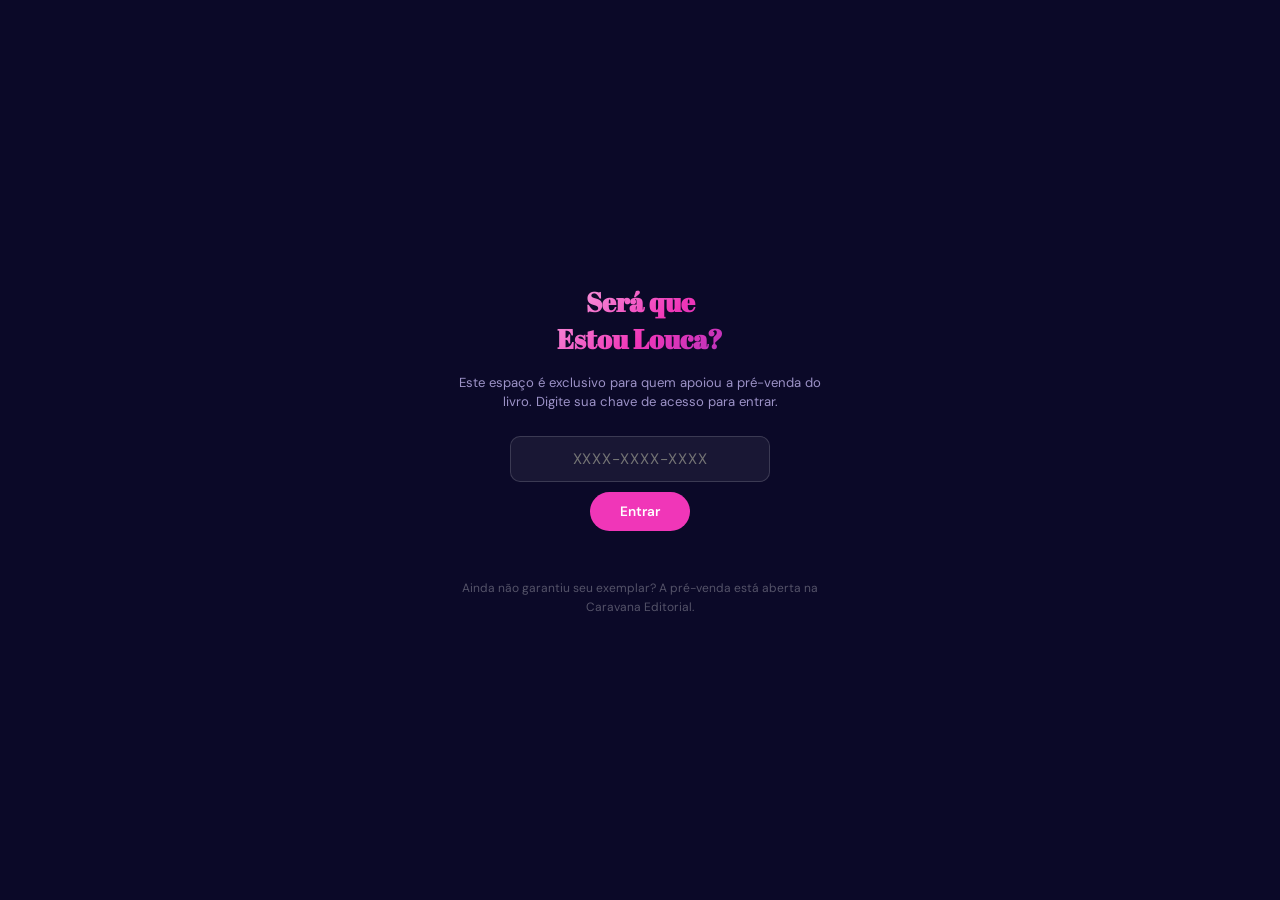
==== index.html @ cbe5b6ee "Update index.html" ====
<!DOCTYPE html>
<html lang="pt-BR">
<head>
<meta charset="UTF-8">
<meta name="viewport" content="width=device-width, initial-scale=1.0">
<title>Será que Estou Louca? — João Pedro Fontes</title>
<link href="https://fonts.googleapis.com/css2?family=Abril+Fatface&family=DM+Sans:ital,opsz,wght@0,9..40,300;0,9..40,400;0,9..40,600;1,9..40,300&display=swap" rel="stylesheet">
<style>
:root{
  --bg:#0b0928;--pink:#f036b8;--purple:#7b2fbe;
  --blue:#2d4de0;--steel:#6b8fd4;--muted:#9d93c8;
}
*,*::before,*::after{margin:0;padding:0;box-sizing:border-box;}
body{background:var(--bg);color:#fff;font-family:"DM Sans",sans-serif;min-height:100vh;overflow-x:hidden;}
.bgs{position:fixed;inset:0;pointer-events:none;z-index:0;overflow:hidden;}
.blob{position:absolute;border-radius:50%;filter:blur(90px);opacity:.16;animation:drift 10s ease-in-out infinite;}
.b1{background:var(--pink);width:500px;height:500px;top:-180px;left:-120px;}
.b2{background:var(--purple);width:380px;height:380px;bottom:50px;right:-80px;animation-delay:-4s;}
.b3{background:var(--blue);width:280px;height:280px;top:45%;left:35%;animation-delay:-7s;}
@keyframes drift{0%,100%{transform:translate(0,0) scale(1)}33%{transform:translate(24px,-36px) scale(1.06)}66%{transform:translate(-14px,22px) scale(.94)}}
.wrap{position:relative;z-index:1;max-width:640px;margin:0 auto;padding:0 40px;}
/* ---- Key gate ---- */
.key-gate{position:fixed;inset:0;z-index:500;background:var(--bg);
  display:flex;align-items:center;justify-content:center;padding:30px;}
.key-gate.hidden{display:none;}
.key-box{width:100%;max-width:380px;display:flex;flex-direction:column;gap:16px;text-align:center;}
.key-box h1{font-family:"Abril Fatface",serif;font-size:1.7rem;
  background:linear-gradient(140deg,#fff,var(--pink) 55%,var(--purple));
  -webkit-background-clip:text;-webkit-text-fill-color:transparent;background-clip:text;}
.key-box p.sub{font-size:.82rem;color:var(--muted);line-height:1.5;}
.key-form{display:flex;flex-direction:column;gap:10px;align-items:center;margin-top:8px;}
.key-form input{width:100%;max-width:260px;background:rgba(255,255,255,.06);
  border:1px solid rgba(255,255,255,.15);color:#fff;font-family:"DM Sans",sans-serif;
  border-radius:10px;padding:12px 14px;font-size:.95rem;text-align:center;letter-spacing:.05em;}
.key-form input:focus{outline:none;border-color:var(--pink);}
.btn-unlock{background:var(--pink);color:#fff;border:none;border-radius:20px;
  font-family:"DM Sans",sans-serif;font-size:.85rem;font-weight:600;padding:11px 30px;cursor:pointer;}
.key-error{font-size:.76rem;color:#ff6b9d;min-height:16px;}
.key-alt{font-size:.75rem;color:rgba(255,255,255,.3);line-height:1.6;margin-top:6px;}
.key-alt a{color:var(--muted);}
/* ---- Home do livro ---- */
.home{display:none;}
.home.vis{display:block;}
/* nav no topo */
.topnav{position:sticky;top:0;z-index:50;background:rgba(11,9,40,.85);
  backdrop-filter:blur(14px);border-bottom:1px solid rgba(255,255,255,.08);}
.topnav-inner{max-width:640px;margin:0 auto;padding:14px 24px;
  display:flex;align-items:center;justify-content:center;gap:26px;flex-wrap:wrap;}
.topnav a{color:var(--muted);text-decoration:none;font-size:.78rem;
  letter-spacing:.03em;white-space:nowrap;transition:color .2s;position:relative;}
.topnav a:hover{color:#fff;}
.topnav a::after{content:"";position:absolute;left:0;right:0;bottom:-5px;height:2px;
  background:linear-gradient(90deg,var(--pink),var(--purple));transform:scaleX(0);
  transition:transform .2s;transform-origin:left;}
.topnav a:hover::after{transform:scaleX(1);}
.hero{text-align:center;padding:56px 40px 20px;}
.hero-author{font-size:.7rem;letter-spacing:.35em;text-transform:uppercase;color:var(--muted);margin-bottom:12px;}
.hero-title{font-family:"Abril Fatface",serif;font-size:clamp(2.4rem,7.5vw,4.6rem);line-height:1;
  background:linear-gradient(140deg,#fff 0%,var(--pink) 55%,var(--purple) 100%);
  -webkit-background-clip:text;-webkit-text-fill-color:transparent;background-clip:text;}
.hero-sub{margin-top:16px;color:var(--muted);font-size:.9rem;font-style:italic;font-weight:300;}
.hero-bar{width:44px;height:2px;background:linear-gradient(90deg,var(--pink),var(--purple));margin:24px auto 0;border-radius:2px;}
.lang-toggle{display:flex;align-items:center;gap:0;margin:22px auto 0;width:fit-content;
  border:1px solid rgba(255,255,255,.12);border-radius:20px;overflow:hidden;}
.lang-btn{background:none;border:none;color:var(--muted);font-family:"DM Sans",sans-serif;
  font-size:.65rem;font-weight:600;letter-spacing:.1em;padding:5px 14px;cursor:pointer;}
.lang-btn.active{background:rgba(240,54,184,.2);color:#fff;}
.lang-btn:hover:not(.active){color:#fff;}
.lang-sep{width:1px;background:rgba(255,255,255,.12);height:24px;}
/* capa do livro */
.cover-wrap{display:flex;justify-content:center;padding:44px 0 8px;}
.cover-img{width:100%;max-width:230px;border-radius:8px;
  box-shadow:0 20px 60px rgba(240,54,184,.25),0 8px 24px rgba(0,0,0,.4);}
/* cta pré-venda */
.presale-cta{text-align:center;padding:28px 20px 60px;}
.presale-cta p{color:var(--muted);font-size:.85rem;margin-bottom:16px;}
.btn-presale{display:inline-block;background:var(--pink);color:#fff;text-decoration:none;
  border-radius:22px;font-size:.85rem;font-weight:600;padding:13px 32px;
  box-shadow:0 6px 20px rgba(240,54,184,.35);transition:transform .2s;}
.btn-presale:hover{transform:translateY(-2px);}
/* redes sociais */
.social-row{display:flex;justify-content:center;gap:16px;padding:0 20px 8px;position:relative;z-index:1;}
.social-btn{width:42px;height:42px;border-radius:50%;background:rgba(255,255,255,.05);
  border:1px solid rgba(255,255,255,.12);display:flex;align-items:center;justify-content:center;
  color:var(--muted);transition:all .2s;}
.social-btn:hover{background:rgba(240,54,184,.15);border-color:var(--pink);color:#fff;transform:translateY(-2px);}
.social-btn svg{width:18px;height:18px;fill:currentColor;}
.social-note{text-align:center;font-size:.72rem;color:rgba(255,255,255,.3);padding:10px 20px 30px;}
.social-note a{color:var(--muted);text-decoration:none;}
.social-note a:hover{color:#fff;}
footer{position:relative;z-index:1;text-align:center;padding:32px 20px 50px;
  border-top:1px solid rgba(255,255,255,.05);font-size:.68rem;color:rgba(255,255,255,.18);letter-spacing:.1em;}
/* ---- Edição inline ---- */
[data-key][contenteditable="true"]{outline:2px dashed var(--pink);border-radius:3px;padding:1px 3px;cursor:text;background:rgba(240,54,184,.06);}
.edit-bar{position:fixed;bottom:0;left:0;right:0;z-index:200;
  background:rgba(11,9,40,.97);border-top:1px solid rgba(240,54,184,.3);
  backdrop-filter:blur(16px);display:none;align-items:center;justify-content:center;gap:10px;padding:12px 20px;}
.edit-bar.vis{display:flex;}
.edit-bar p{font-size:.76rem;color:var(--muted);flex:1;}
.btn-save{background:var(--pink);color:#fff;border:none;border-radius:20px;
  font-family:"DM Sans",sans-serif;font-size:.75rem;font-weight:600;padding:9px 22px;cursor:pointer;}
.btn-cancel{background:none;color:var(--muted);border:1px solid rgba(255,255,255,.1);
  border-radius:20px;font-family:"DM Sans",sans-serif;font-size:.75rem;padding:9px 18px;cursor:pointer;}
.edit-trigger{position:fixed;bottom:20px;right:20px;z-index:199;
  background:rgba(255,255,255,.05);border:1px solid rgba(255,255,255,.1);
  border-radius:50%;width:38px;height:38px;display:flex;align-items:center;justify-content:center;
  cursor:pointer;color:rgba(255,255,255,.25);font-size:15px;transition:all .2s;}
.edit-trigger:hover{background:rgba(240,54,184,.15);border-color:var(--pink);color:var(--pink);}
@media(max-width:520px){.wrap{padding:0 22px;}.topnav-inner{gap:16px 18px;padding:12px 16px;}.topnav a{font-size:.72rem;}}
</style>
</head>
<body>
<div class="bgs"><div class="blob b1"></div><div class="blob b2"></div><div class="blob b3"></div></div>
<div class="key-gate" id="keyGate">
  <div class="key-box">
    <h1 data-i18n="gate_title">Será que<br>Estou Louca?</h1>
    <p class="sub" data-key="home_gate_sub">Este espaço é exclusivo para quem apoiou a pré-venda do livro. Digite sua chave de acesso para entrar.</p>
    <div class="key-form">
      <input type="text" id="keyInput" placeholder="XXXX-XXXX-XXXX" autocomplete="off" spellcheck="false">
      <button class="btn-unlock" onclick="tryUnlock()" data-i18n="gate_btn">Entrar</button>
      <p class="key-error" id="keyError"></p>
    </div>
    <p class="key-alt" data-i18n="gate_alt">Ainda não garantiu seu exemplar? A pré-venda está aberta na Caravana Editorial.</p>
  </div>
</div>
<div class="home" id="home">
  <nav class="topnav">
    <div class="topnav-inner">
      <a href="sobre-o-autor" data-i18n="nav_author">Sobre o autor</a>
      <a href="sinopse" data-i18n="nav_synopsis">Sinopse</a>
      <a href="por-que-ouvir" data-i18n="nav_why">Por que ouvir antes de ler?</a>
      <a href="escute" data-i18n="nav_listen">Ouça enquanto lê</a>
    </div>
  </nav>
  <header class="hero wrap">
    <p class="hero-author">João Pedro Fontes</p>
    <h1 class="hero-title" data-i18n="title">Será que<br>Estou Louca?</h1>
    <p class="hero-sub" data-key="home_hero_sub">Um romance narrado por um fantasma</p>
    <div class="hero-bar"></div>
    <div class="lang-toggle">
      <button class="lang-btn active" id="btn-pt" onclick="setLang('pt')">PT</button>
      <div class="lang-sep"></div>
      <button class="lang-btn" id="btn-en" onclick="setLang('en')">EN</button>
    </div>
  </header>
  <div class="cover-wrap">
    <img class="cover-img" src="https://i.postimg.cc/QNkmfV7R/capa-png.png" alt="Capa do livro Será que Estou Louca?, de João Pedro Fontes">
  </div>
  <div class="presale-cta wrap">
    <p data-key="home_presale_txt">O livro já está em pré-venda. Garanta o seu exemplar.</p>
    <!-- TROQUE O href ABAIXO PELO LINK REAL DA PRÉ-VENDA -->
    <a class="btn-presale" href="https://caravanagrupoeditorial.com/livros/sera-que-estou-louca/" data-i18n="presale_btn">Ver pré-venda</a>
  </div>
  <div class="social-row">
    <a class="social-btn" href="https://facebook.com/seraqueestoulouca" target="_blank" rel="noopener" aria-label="Facebook">
      <svg viewBox="0 0 24 24"><path d="M22 12.06C22 6.51 17.52 2 12 2S2 6.51 2 12.06c0 5 3.66 9.15 8.44 9.94v-7.03H7.9v-2.9h2.54V9.85c0-2.5 1.49-3.89 3.77-3.89 1.09 0 2.23.2 2.23.2v2.46h-1.26c-1.24 0-1.63.77-1.63 1.56v1.88h2.78l-.44 2.9h-2.34V22c4.78-.8 8.44-4.95 8.44-9.94Z"/></svg>
    </a>
    <a class="social-btn" href="https://instagram.com/seraqueestoulouca" target="_blank" rel="noopener" aria-label="Instagram">
      <svg viewBox="0 0 24 24"><path d="M12 2c2.72 0 3.06.01 4.12.06 1.06.05 1.79.22 2.43.47.66.26 1.21.6 1.76 1.15.55.55.89 1.1 1.15 1.76.25.64.42 1.37.47 2.43.05 1.06.06 1.4.06 4.12s-.01 3.06-.06 4.12c-.05 1.06-.22 1.79-.47 2.43-.26.66-.6 1.21-1.15 1.76-.55.55-1.1.89-1.76 1.15-.64.25-1.37.42-2.43.47-1.06.05-1.4.06-4.12.06s-3.06-.01-4.12-.06c-1.06-.05-1.79-.22-2.43-.47-.66-.26-1.21-.6-1.76-1.15-.55-.55-.89-1.1-1.15-1.76-.25-.64-.42-1.37-.47-2.43C2.01 15.06 2 14.72 2 12s.01-3.06.06-4.12c.05-1.06.22-1.79.47-2.43.26-.66.6-1.21 1.15-1.76.55-.55 1.1-.89 1.76-1.15.64-.25 1.37-.42 2.43-.47C8.94 2.01 9.28 2 12 2Zm0 1.8c-2.67 0-2.99.01-4.04.06-.87.04-1.34.18-1.65.3-.42.16-.71.35-1.02.66-.31.31-.5.6-.66 1.02-.12.31-.26.78-.3 1.65C4.28 8.74 4.27 9.06 4.27 12s.01 2.99.06 4.04c.04.87.18 1.34.3 1.65.16.42.35.71.66 1.02.31.31.6.5 1.02.66.31.12.78.26 1.65.3 1.05.05 1.37.06 4.04.06s2.99-.01 4.04-.06c.87-.04 1.34-.18 1.65-.3.42-.16.71-.35 1.02-.66.31-.31.5-.6.66-1.02.12-.31.26-.78.3-1.65.05-1.05.06-1.37.06-4.04s-.01-2.99-.06-4.04c-.04-.87-.18-1.34-.3-1.65-.16-.42-.35-.71-.66-1.02a2.75 2.75 0 0 0-1.02-.66c-.31-.12-.78-.26-1.65-.3C14.99 3.81 14.67 3.8 12 3.8Zm0 3.05a5.15 5.15 0 1 1 0 10.3 5.15 5.15 0 0 1 0-10.3Zm0 1.8a3.35 3.35 0 1 0 0 6.7 3.35 3.35 0 0 0 0-6.7Zm5.35-1.98a1.2 1.2 0 1 1-2.4 0 1.2 1.2 0 0 1 2.4 0Z"/></svg>
    </a>
    <a class="social-btn" href="mailto:imprensa@seraqueestoulouca.com.br" aria-label="E-mail">
      <svg viewBox="0 0 24 24"><path d="M2 5.5A1.5 1.5 0 0 1 3.5 4h17A1.5 1.5 0 0 1 22 5.5v13a1.5 1.5 0 0 1-1.5 1.5h-17A1.5 1.5 0 0 1 2 18.5v-13Zm2.2.5 7.3 5.47a.8.8 0 0 0 .96 0L19.8 6H4.2ZM4 8.1v10.4h16V8.1l-7.02 5.26a2.6 2.6 0 0 1-3.06 0L4 8.1Z"/></svg>
    </a>
  </div>
  <p class="social-note"><a href="mailto:imprensa@seraqueestoulouca.com.br">imprensa@seraqueestoulouca.com.br</a></p>
  <footer><p>© 2026 · Será que Estou Louca? · João Pedro Fontes</p></footer>
</div>
<div class="edit-bar" id="editBar">
  <p id="editStatus">Modo de edição ativo — clique em qualquer texto para editar.</p>
  <button class="btn-cancel" onclick="cancelEdit()">Cancelar</button>
  <button class="btn-save" id="saveBtn" onclick="saveContent()">Salvar tudo</button>
</div>
<div class="edit-trigger" id="editTrigger" onclick="promptEdit()">✏️</div>
<script>
const SB_URL = "https://rvmfonytiinfzdgirsgk.supabase.co";
const SB_KEY = "eyJhbGciOiJIUzI1NiIsInR5cCI6IkpXVCJ9.eyJpc3MiOiJzdXBhYmFzZSIsInJlZiI6InJ2bWZvbnl0aWluZnpkZ2lyc2drIiwicm9sZSI6ImFub24iLCJpYXQiOjE3ODA3Mjg1ODQsImV4cCI6MjA5NjMwNDU4NH0.kGVmLNzLE6eK6QaaCRVw8_cNZ8aloYi5CNzWwvEpSqI";
const EDIT_PASS = "louca2026";
const DEFAULTS = {
  home_gate_sub: "Este espaço é exclusivo para quem apoiou a pré-venda do livro. Digite sua chave de acesso para entrar.",
  home_hero_sub: "Um romance narrado por um fantasma",
  home_presale_txt: "O livro já está em pré-venda. Garanta o seu exemplar."
};
let editActive = false;
function normalizeKey(v) {
  return v.trim().toUpperCase().replace(/\s+/g, "");
}
function hasValidStoredKey() {
  return localStorage.getItem("sq_key_ok") === "1" && !!localStorage.getItem("sq_key_val");
}
async function tryUnlock() {
  const input = document.getElementById("keyInput");
  const err = document.getElementById("keyError");
  const key = normalizeKey(input.value);
  if (!key) { err.textContent = "Digite uma chave."; return; }
  err.textContent = "Verificando...";
  try {
    const r = await fetch(SB_URL + "/rest/v1/rpc/redeem_key", {
      method: "POST",
      headers: { apikey: SB_KEY, Authorization: "Bearer " + SB_KEY, "Content-Type": "application/json" },
      body: JSON.stringify({ input_key: key })
    });
    const ok = await r.json();
    if (ok === true) {
      localStorage.setItem("sq_key_ok", "1");
      localStorage.setItem("sq_key_val", key);
      showHome();
    } else {
      err.textContent = "Chave inválida ou já utilizada.";
    }
  } catch (e) {
    err.textContent = "Erro de conexão. Tente novamente.";
  }
}
function showHome() {
  document.getElementById("keyGate").classList.add("hidden");
  document.getElementById("home").classList.add("vis");
}
document.getElementById("keyInput").addEventListener("keydown", e => { if (e.key === "Enter") tryUnlock(); });
/* ---- conteúdo editável (Supabase) ---- */
async function sbFetch(method, body) {
  const r = await fetch(SB_URL + "/rest/v1/conteudo", {
    method, headers:{apikey:SB_KEY,Authorization:"Bearer "+SB_KEY,"Content-Type":"application/json",
      Prefer: method==="POST"?"resolution=merge-duplicates":""},
    body: body ? JSON.stringify(body) : undefined
  });
  return method === "GET" ? r.json() : r;
}
async function loadContent() {
  try {
    const rows = await sbFetch("GET");
    const keysHere = Object.keys(DEFAULTS);
    const present = new Set((rows || []).map(r => r.chave));
    const missing = keysHere.filter(k => !present.has(k));
    if (missing.length) {
      await sbFetch("POST", missing.map(chave => ({ chave, valor: DEFAULTS[chave] })));
    }
    (rows || []).forEach(row => {
      if (!(row.chave in DEFAULTS)) return;
      document.querySelectorAll('[data-key="' + row.chave + '"]').forEach(el => {
        if (!editActive) el.textContent = row.valor;
      });
    });
  } catch (e) { console.warn("Supabase:", e); }
  if (currentLang === "en") applyEnOverrides();
}
function promptEdit() {
  if (localStorage.getItem("sq_editor_ok") === "1") { enableEdit(); return; }
  const pw = prompt("Senha de edição:");
  if (pw === EDIT_PASS) enableEdit();
  else if (pw !== null) alert("Senha incorreta.");
}
function enableEdit() {
  editActive = true;
  document.querySelectorAll("[data-key]").forEach(el => {
    el.contentEditable = "true";
    el.dataset.original = el.textContent;
  });
  document.getElementById("editBar").classList.add("vis");
  document.getElementById("editTrigger").style.display = "none";
}
function cancelEdit() {
  document.querySelectorAll("[data-key]").forEach(el => {
    el.textContent = el.dataset.original || el.textContent;
    el.removeAttribute("contenteditable");
  });
  document.getElementById("editBar").classList.remove("vis");
  document.getElementById("editTrigger").style.display = "flex";
  editActive = false;
}
async function saveContent() {
  const btn = document.getElementById("saveBtn");
  const status = document.getElementById("editStatus");
  btn.disabled = true; btn.textContent = "Salvando...";
  const rows = [...document.querySelectorAll("[data-key]")].map(el => ({ chave: el.dataset.key, valor: el.textContent.trim() }));
  try {
    await sbFetch("POST", rows);
    status.textContent = "Salvo!";
    setTimeout(cancelEdit, 1000);
  } catch (e) {
    status.textContent = "Erro ao salvar.";
    btn.disabled = false; btn.textContent = "Salvar tudo";
  }
}
const LANG_DATA = {
  pt: {
    gate_title: "Será que<br>Estou Louca?",
    gate_btn: "Entrar",
    gate_alt: "Ainda não garantiu seu exemplar? A pré-venda está aberta na Caravana Editorial.",
    title: "Será que<br>Estou Louca?",
    nav_author: "Sobre o autor",
    nav_synopsis: "Sinopse",
    nav_why: "Por que ouvir antes de ler?",
    nav_listen: "Ouça enquanto lê",
    presale_btn: "Ver pré-venda",
    home_gate_sub: "Este espaço é exclusivo para quem apoiou a pré-venda do livro. Digite sua chave de acesso para entrar.",
    home_hero_sub: "Um romance narrado por um fantasma",
    home_presale_txt: "O livro já está em pré-venda. Garanta o seu exemplar."
  },
  en: {
    gate_title: "Am I<br>Going Crazy?",
    gate_btn: "Enter",
    gate_alt: "Haven't secured your copy yet? Pre-sale is open at Caravana Editorial.",
    title: "Am I<br>Going Crazy?",
    nav_author: "About the author",
    nav_synopsis: "Synopsis",
    nav_why: "Why listen before reading?",
    nav_listen: "Listen while you read",
    presale_btn: "See pre-sale",
    home_gate_sub: "This space is exclusive to those who supported the book's pre-sale. Enter your access key.",
    home_hero_sub: "A novel narrated by a ghost",
    home_presale_txt: "The book is already up for pre-sale. Get your copy."
  }
};
let currentLang = localStorage.getItem("sq_lang") || "pt";
function applyEnOverrides() {
  const t = LANG_DATA.en;
  Object.keys(DEFAULTS).forEach(key => {
    document.querySelectorAll('[data-key="' + key + '"]').forEach(el => {
      if (!editActive) el.textContent = t[key];
    });
  });
}
function setLang(lang) {
  currentLang = lang;
  localStorage.setItem("sq_lang", lang);
  document.getElementById("btn-pt").classList.toggle("active", lang === "pt");
  document.getElementById("btn-en").classList.toggle("active", lang === "en");
  const t = LANG_DATA[lang];
  document.querySelectorAll("[data-i18n]").forEach(el => {
    const key = el.dataset.i18n;
    if (t[key] != null) el.innerHTML = t[key];
  });
  if (lang === "en") applyEnOverrides();
  else Object.keys(DEFAULTS).forEach(key => {
    document.querySelectorAll('[data-key="' + key + '"]').forEach(el => {
      if (!editActive) el.textContent = DEFAULTS[key];
    });
  });
}
(function init() {
  const savedLang = localStorage.getItem("sq_lang") || "pt";
  if (savedLang === "en") setLang("en");
  if (hasValidStoredKey()) { showHome(); loadContent(); }
})();
</script>
</body>
</html>
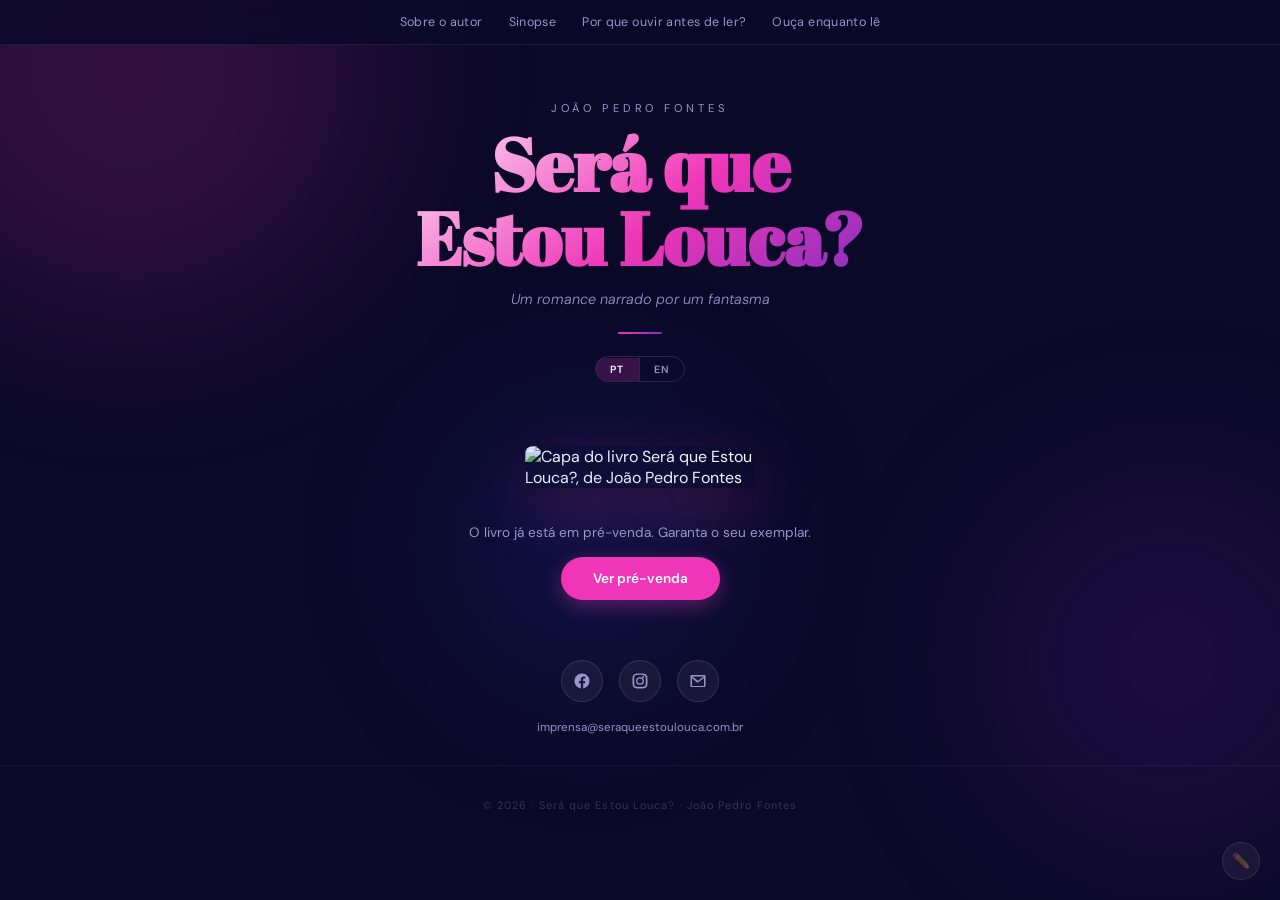
==== commit 1939b9be: "Update index.html" ====
--- a/index.html
+++ b/index.html
@@ -19,28 +19,7 @@
 .b3{background:var(--blue);width:280px;height:280px;top:45%;left:35%;animation-delay:-7s;}
 @keyframes drift{0%,100%{transform:translate(0,0) scale(1)}33%{transform:translate(24px,-36px) scale(1.06)}66%{transform:translate(-14px,22px) scale(.94)}}
 .wrap{position:relative;z-index:1;max-width:640px;margin:0 auto;padding:0 40px;}
-/* ---- Key gate ---- */
-.key-gate{position:fixed;inset:0;z-index:500;background:var(--bg);
-  display:flex;align-items:center;justify-content:center;padding:30px;}
-.key-gate.hidden{display:none;}
-.key-box{width:100%;max-width:380px;display:flex;flex-direction:column;gap:16px;text-align:center;}
-.key-box h1{font-family:"Abril Fatface",serif;font-size:1.7rem;
-  background:linear-gradient(140deg,#fff,var(--pink) 55%,var(--purple));
-  -webkit-background-clip:text;-webkit-text-fill-color:transparent;background-clip:text;}
-.key-box p.sub{font-size:.82rem;color:var(--muted);line-height:1.5;}
-.key-form{display:flex;flex-direction:column;gap:10px;align-items:center;margin-top:8px;}
-.key-form input{width:100%;max-width:260px;background:rgba(255,255,255,.06);
-  border:1px solid rgba(255,255,255,.15);color:#fff;font-family:"DM Sans",sans-serif;
-  border-radius:10px;padding:12px 14px;font-size:.95rem;text-align:center;letter-spacing:.05em;}
-.key-form input:focus{outline:none;border-color:var(--pink);}
-.btn-unlock{background:var(--pink);color:#fff;border:none;border-radius:20px;
-  font-family:"DM Sans",sans-serif;font-size:.85rem;font-weight:600;padding:11px 30px;cursor:pointer;}
-.key-error{font-size:.76rem;color:#ff6b9d;min-height:16px;}
-.key-alt{font-size:.75rem;color:rgba(255,255,255,.3);line-height:1.6;margin-top:6px;}
-.key-alt a{color:var(--muted);}
-/* ---- Home do livro ---- */
-.home{display:none;}
-.home.vis{display:block;}
+.home{display:block;}
 /* nav no topo */
 .topnav{position:sticky;top:0;z-index:50;background:rgba(11,9,40,.85);
   backdrop-filter:blur(14px);border-bottom:1px solid rgba(255,255,255,.08);}
@@ -111,18 +90,6 @@
 </head>
 <body>
 <div class="bgs"><div class="blob b1"></div><div class="blob b2"></div><div class="blob b3"></div></div>
-<div class="key-gate" id="keyGate">
-  <div class="key-box">
-    <h1 data-i18n="gate_title">Será que<br>Estou Louca?</h1>
-    <p class="sub" data-key="home_gate_sub">Este espaço é exclusivo para quem apoiou a pré-venda do livro. Digite sua chave de acesso para entrar.</p>
-    <div class="key-form">
-      <input type="text" id="keyInput" placeholder="XXXX-XXXX-XXXX" autocomplete="off" spellcheck="false">
-      <button class="btn-unlock" onclick="tryUnlock()" data-i18n="gate_btn">Entrar</button>
-      <p class="key-error" id="keyError"></p>
-    </div>
-    <p class="key-alt" data-i18n="gate_alt">Ainda não garantiu seu exemplar? A pré-venda está aberta na Caravana Editorial.</p>
-  </div>
-</div>
 <div class="home" id="home">
   <nav class="topnav">
     <div class="topnav-inner">
@@ -176,46 +143,10 @@
 const SB_KEY = "eyJhbGciOiJIUzI1NiIsInR5cCI6IkpXVCJ9.eyJpc3MiOiJzdXBhYmFzZSIsInJlZiI6InJ2bWZvbnl0aWluZnpkZ2lyc2drIiwicm9sZSI6ImFub24iLCJpYXQiOjE3ODA3Mjg1ODQsImV4cCI6MjA5NjMwNDU4NH0.kGVmLNzLE6eK6QaaCRVw8_cNZ8aloYi5CNzWwvEpSqI";
 const EDIT_PASS = "louca2026";
 const DEFAULTS = {
-  home_gate_sub: "Este espaço é exclusivo para quem apoiou a pré-venda do livro. Digite sua chave de acesso para entrar.",
   home_hero_sub: "Um romance narrado por um fantasma",
   home_presale_txt: "O livro já está em pré-venda. Garanta o seu exemplar."
 };
 let editActive = false;
-function normalizeKey(v) {
-  return v.trim().toUpperCase().replace(/\s+/g, "");
-}
-function hasValidStoredKey() {
-  return localStorage.getItem("sq_key_ok") === "1" && !!localStorage.getItem("sq_key_val");
-}
-async function tryUnlock() {
-  const input = document.getElementById("keyInput");
-  const err = document.getElementById("keyError");
-  const key = normalizeKey(input.value);
-  if (!key) { err.textContent = "Digite uma chave."; return; }
-  err.textContent = "Verificando...";
-  try {
-    const r = await fetch(SB_URL + "/rest/v1/rpc/redeem_key", {
-      method: "POST",
-      headers: { apikey: SB_KEY, Authorization: "Bearer " + SB_KEY, "Content-Type": "application/json" },
-      body: JSON.stringify({ input_key: key })
-    });
-    const ok = await r.json();
-    if (ok === true) {
-      localStorage.setItem("sq_key_ok", "1");
-      localStorage.setItem("sq_key_val", key);
-      showHome();
-    } else {
-      err.textContent = "Chave inválida ou já utilizada.";
-    }
-  } catch (e) {
-    err.textContent = "Erro de conexão. Tente novamente.";
-  }
-}
-function showHome() {
-  document.getElementById("keyGate").classList.add("hidden");
-  document.getElementById("home").classList.add("vis");
-}
-document.getElementById("keyInput").addEventListener("keydown", e => { if (e.key === "Enter") tryUnlock(); });
 /* ---- conteúdo editável (Supabase) ---- */
 async function sbFetch(method, body) {
   const r = await fetch(SB_URL + "/rest/v1/conteudo", {
@@ -283,30 +214,22 @@
 }
 const LANG_DATA = {
   pt: {
-    gate_title: "Será que<br>Estou Louca?",
-    gate_btn: "Entrar",
-    gate_alt: "Ainda não garantiu seu exemplar? A pré-venda está aberta na Caravana Editorial.",
     title: "Será que<br>Estou Louca?",
     nav_author: "Sobre o autor",
     nav_synopsis: "Sinopse",
     nav_why: "Por que ouvir antes de ler?",
     nav_listen: "Ouça enquanto lê",
     presale_btn: "Ver pré-venda",
-    home_gate_sub: "Este espaço é exclusivo para quem apoiou a pré-venda do livro. Digite sua chave de acesso para entrar.",
     home_hero_sub: "Um romance narrado por um fantasma",
     home_presale_txt: "O livro já está em pré-venda. Garanta o seu exemplar."
   },
   en: {
-    gate_title: "Am I<br>Going Crazy?",
-    gate_btn: "Enter",
-    gate_alt: "Haven't secured your copy yet? Pre-sale is open at Caravana Editorial.",
     title: "Am I<br>Going Crazy?",
     nav_author: "About the author",
     nav_synopsis: "Synopsis",
     nav_why: "Why listen before reading?",
     nav_listen: "Listen while you read",
     presale_btn: "See pre-sale",
-    home_gate_sub: "This space is exclusive to those who supported the book's pre-sale. Enter your access key.",
     home_hero_sub: "A novel narrated by a ghost",
     home_presale_txt: "The book is already up for pre-sale. Get your copy."
   }
@@ -340,7 +263,7 @@
 (function init() {
   const savedLang = localStorage.getItem("sq_lang") || "pt";
   if (savedLang === "en") setLang("en");
-  if (hasValidStoredKey()) { showHome(); loadContent(); }
+  loadContent();
 })();
 </script>
 </body>
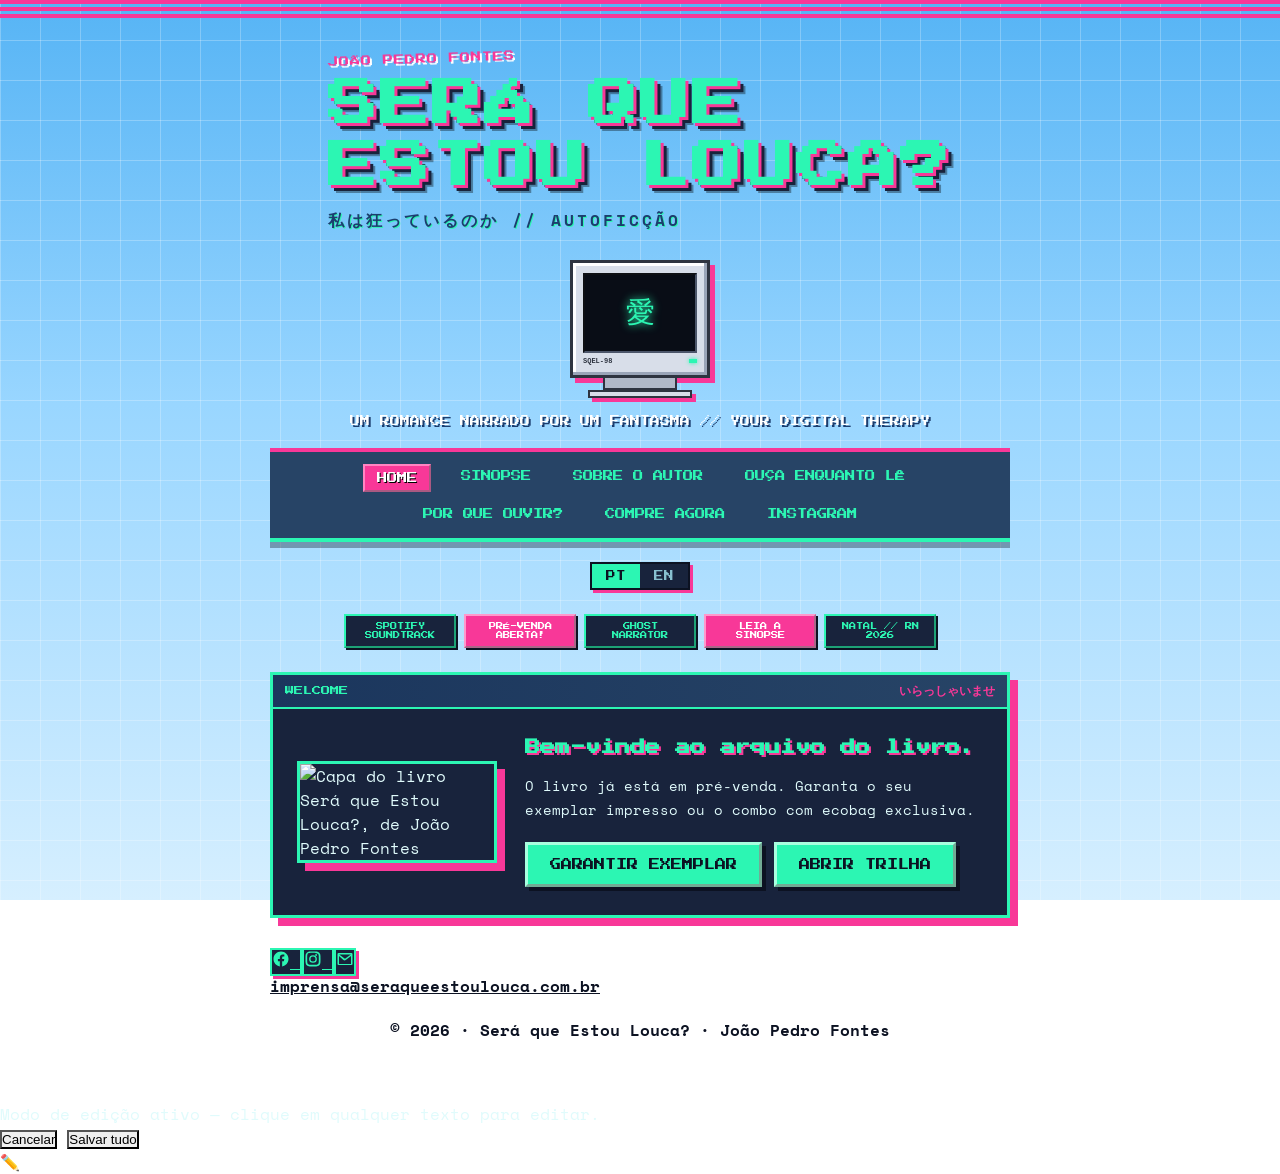
==== commit ab730976: "Update index.html" ====
--- a/index.html
+++ b/index.html
@@ -4,150 +4,370 @@
 <meta charset="UTF-8">
 <meta name="viewport" content="width=device-width, initial-scale=1.0">
 <title>Será que Estou Louca? — João Pedro Fontes</title>
-<link href="https://fonts.googleapis.com/css2?family=Abril+Fatface&family=DM+Sans:ital,opsz,wght@0,9..40,300;0,9..40,400;0,9..40,600;1,9..40,300&display=swap" rel="stylesheet">
+<link rel="stylesheet" href="vapor.css">
 <style>
-:root{
-  --bg:#0b0928;--pink:#f036b8;--purple:#7b2fbe;
-  --blue:#2d4de0;--steel:#6b8fd4;--muted:#9d93c8;
-}
-*,*::before,*::after{margin:0;padding:0;box-sizing:border-box;}
-body{background:var(--bg);color:#fff;font-family:"DM Sans",sans-serif;min-height:100vh;overflow-x:hidden;}
-.bgs{position:fixed;inset:0;pointer-events:none;z-index:0;overflow:hidden;}
-.blob{position:absolute;border-radius:50%;filter:blur(90px);opacity:.16;animation:drift 10s ease-in-out infinite;}
-.b1{background:var(--pink);width:500px;height:500px;top:-180px;left:-120px;}
-.b2{background:var(--purple);width:380px;height:380px;bottom:50px;right:-80px;animation-delay:-4s;}
-.b3{background:var(--blue);width:280px;height:280px;top:45%;left:35%;animation-delay:-7s;}
-@keyframes drift{0%,100%{transform:translate(0,0) scale(1)}33%{transform:translate(24px,-36px) scale(1.06)}66%{transform:translate(-14px,22px) scale(.94)}}
-.wrap{position:relative;z-index:1;max-width:640px;margin:0 auto;padding:0 40px;}
-.home{display:block;}
-/* nav no topo */
-.topnav{position:sticky;top:0;z-index:50;background:rgba(11,9,40,.85);
-  backdrop-filter:blur(14px);border-bottom:1px solid rgba(255,255,255,.08);}
-.topnav-inner{max-width:640px;margin:0 auto;padding:14px 24px;
-  display:flex;align-items:center;justify-content:center;gap:26px;flex-wrap:wrap;}
-.topnav a{color:var(--muted);text-decoration:none;font-size:.78rem;
-  letter-spacing:.03em;white-space:nowrap;transition:color .2s;position:relative;}
-.topnav a:hover{color:#fff;}
-.topnav a::after{content:"";position:absolute;left:0;right:0;bottom:-5px;height:2px;
-  background:linear-gradient(90deg,var(--pink),var(--purple));transform:scaleX(0);
-  transition:transform .2s;transform-origin:left;}
-.topnav a:hover::after{transform:scaleX(1);}
-.hero{text-align:center;padding:56px 40px 20px;}
-.hero-author{font-size:.7rem;letter-spacing:.35em;text-transform:uppercase;color:var(--muted);margin-bottom:12px;}
-.hero-title{font-family:"Abril Fatface",serif;font-size:clamp(2.4rem,7.5vw,4.6rem);line-height:1;
-  background:linear-gradient(140deg,#fff 0%,var(--pink) 55%,var(--purple) 100%);
-  -webkit-background-clip:text;-webkit-text-fill-color:transparent;background-clip:text;}
-.hero-sub{margin-top:16px;color:var(--muted);font-size:.9rem;font-style:italic;font-weight:300;}
-.hero-bar{width:44px;height:2px;background:linear-gradient(90deg,var(--pink),var(--purple));margin:24px auto 0;border-radius:2px;}
-.lang-toggle{display:flex;align-items:center;gap:0;margin:22px auto 0;width:fit-content;
-  border:1px solid rgba(255,255,255,.12);border-radius:20px;overflow:hidden;}
-.lang-btn{background:none;border:none;color:var(--muted);font-family:"DM Sans",sans-serif;
-  font-size:.65rem;font-weight:600;letter-spacing:.1em;padding:5px 14px;cursor:pointer;}
-.lang-btn.active{background:rgba(240,54,184,.2);color:#fff;}
-.lang-btn:hover:not(.active){color:#fff;}
-.lang-sep{width:1px;background:rgba(255,255,255,.12);height:24px;}
-/* capa do livro */
-.cover-wrap{display:flex;justify-content:center;padding:44px 0 8px;}
-.cover-img{width:100%;max-width:230px;border-radius:8px;
-  box-shadow:0 20px 60px rgba(240,54,184,.25),0 8px 24px rgba(0,0,0,.4);}
-/* cta pré-venda */
-.presale-cta{text-align:center;padding:28px 20px 60px;}
-.presale-cta p{color:var(--muted);font-size:.85rem;margin-bottom:16px;}
-.btn-presale{display:inline-block;background:var(--pink);color:#fff;text-decoration:none;
-  border-radius:22px;font-size:.85rem;font-weight:600;padding:13px 32px;
-  box-shadow:0 6px 20px rgba(240,54,184,.35);transition:transform .2s;}
-.btn-presale:hover{transform:translateY(-2px);}
-/* redes sociais */
-.social-row{display:flex;justify-content:center;gap:16px;padding:0 20px 8px;position:relative;z-index:1;}
-.social-btn{width:42px;height:42px;border-radius:50%;background:rgba(255,255,255,.05);
-  border:1px solid rgba(255,255,255,.12);display:flex;align-items:center;justify-content:center;
-  color:var(--muted);transition:all .2s;}
-.social-btn:hover{background:rgba(240,54,184,.15);border-color:var(--pink);color:#fff;transform:translateY(-2px);}
-.social-btn svg{width:18px;height:18px;fill:currentColor;}
-.social-note{text-align:center;font-size:.72rem;color:rgba(255,255,255,.3);padding:10px 20px 30px;}
-.social-note a{color:var(--muted);text-decoration:none;}
-.social-note a:hover{color:#fff;}
-footer{position:relative;z-index:1;text-align:center;padding:32px 20px 50px;
-  border-top:1px solid rgba(255,255,255,.05);font-size:.68rem;color:rgba(255,255,255,.18);letter-spacing:.1em;}
-/* ---- Edição inline ---- */
-[data-key][contenteditable="true"]{outline:2px dashed var(--pink);border-radius:3px;padding:1px 3px;cursor:text;background:rgba(240,54,184,.06);}
-.edit-bar{position:fixed;bottom:0;left:0;right:0;z-index:200;
-  background:rgba(11,9,40,.97);border-top:1px solid rgba(240,54,184,.3);
-  backdrop-filter:blur(16px);display:none;align-items:center;justify-content:center;gap:10px;padding:12px 20px;}
-.edit-bar.vis{display:flex;}
-.edit-bar p{font-size:.76rem;color:var(--muted);flex:1;}
-.btn-save{background:var(--pink);color:#fff;border:none;border-radius:20px;
-  font-family:"DM Sans",sans-serif;font-size:.75rem;font-weight:600;padding:9px 22px;cursor:pointer;}
-.btn-cancel{background:none;color:var(--muted);border:1px solid rgba(255,255,255,.1);
-  border-radius:20px;font-family:"DM Sans",sans-serif;font-size:.75rem;padding:9px 18px;cursor:pointer;}
-.edit-trigger{position:fixed;bottom:20px;right:20px;z-index:199;
-  background:rgba(255,255,255,.05);border:1px solid rgba(255,255,255,.1);
-  border-radius:50%;width:38px;height:38px;display:flex;align-items:center;justify-content:center;
-  cursor:pointer;color:rgba(255,255,255,.25);font-size:15px;transition:all .2s;}
-.edit-trigger:hover{background:rgba(240,54,184,.15);border-color:var(--pink);color:var(--pink);}
-@media(max-width:520px){.wrap{padding:0 22px;}.topnav-inner{gap:16px 18px;padding:12px 16px;}.topnav a{font-size:.72rem;}}
+/* Ajustes específicos da Home estilo Hotline Cafe */
+.hc-container {
+  max-width: 780px;
+  margin: 0 auto;
+  padding: 46px 20px 60px;
+  position: relative;
+  z-index: 1;
+}
+
+/* Cabeçalho Hero: Título 3D + Monitor CRT retrô */
+.hc-hero {
+  display: flex;
+  align-items: center;
+  justify-content: center;
+  gap: 28px;
+  margin-bottom: 18px;
+  flex-wrap: wrap;
+}
+
+.hc-title-block {
+  text-align: left;
+  position: relative;
+}
+
+.hc-kicker {
+  font-family: "Press Start 2P", monospace;
+  font-size: 0.65rem;
+  color: var(--pink);
+  text-shadow: 2px 2px 0 #fff;
+  margin-bottom: 10px;
+  letter-spacing: 1px;
+  transform: rotate(-2deg);
+  display: inline-block;
+}
+
+.hc-main-title {
+  font-family: "Press Start 2P", monospace !important;
+  font-size: clamp(1.8rem, 5.2vw, 3.1rem) !important;
+  line-height: 1.25 !important;
+  color: var(--cyan) !important;
+  text-shadow:
+    3px 3px 0px var(--pink),
+    6px 6px 0px #18233c,
+    8px 8px 0px rgba(0, 0, 0, 0.35) !important;
+  margin: 0 !important;
+}
+
+.hc-jp-sub {
+  font-family: "Space Mono", monospace;
+  font-weight: 700;
+  font-size: 1rem;
+  color: #1c3d6e;
+  letter-spacing: 3px;
+  margin-top: 10px;
+  text-shadow: 1px 1px 0 var(--cyan);
+}
+
+/* Monitor CRT Retrô */
+.crt-monitor {
+  width: 148px;
+  flex-shrink: 0;
+  display: flex;
+  flex-direction: column;
+  align-items: center;
+}
+.crt-bezel {
+  width: 140px;
+  height: 118px;
+  background: #d8dee9;
+  border: 3px solid #2e3440;
+  box-shadow: 5px 5px 0 var(--pink), inset -3px -3px 0 #9aa5b8, inset 3px 3px 0 #fff;
+  padding: 10px;
+  display: flex;
+  flex-direction: column;
+  justify-content: space-between;
+}
+.crt-screen {
+  width: 100%;
+  height: 82px;
+  background: #090d16;
+  border: 2px inset #4c566a;
+  display: flex;
+  align-items: center;
+  justify-content: center;
+  color: var(--cyan);
+  font-family: "Press Start 2P", monospace;
+  font-size: 1.8rem;
+  text-shadow: 0 0 8px var(--cyan);
+}
+.crt-leds {
+  display: flex;
+  justify-content: space-between;
+  align-items: center;
+  padding-top: 4px;
+}
+.crt-led {
+  width: 8px;
+  height: 4px;
+  background: var(--cyan);
+  box-shadow: 0 0 4px var(--cyan);
+}
+.crt-stand {
+  width: 74px;
+  height: 12px;
+  background: #b0b9c8;
+  border: 2px solid #2e3440;
+  border-top: none;
+}
+.crt-base {
+  width: 104px;
+  height: 8px;
+  background: #d8dee9;
+  border: 2px solid #2e3440;
+  box-shadow: 4px 4px 0 var(--pink);
+}
+
+.hc-tagline {
+  text-align: center;
+  font-family: "Press Start 2P", monospace;
+  font-size: 0.62rem;
+  color: #fff;
+  text-shadow: 2px 2px 0 #1c3d6e;
+  margin: 14px 0 22px;
+}
+
+/* Barra de Navegação em 2 linhas estilo Portal Y2K */
+.hc-nav {
+  background: #274466;
+  border-top: 4px solid var(--pink);
+  border-bottom: 4px solid var(--cyan);
+  box-shadow: 0 6px 0 rgba(12, 18, 34, 0.35);
+  padding: 12px 16px;
+  display: flex;
+  flex-direction: column;
+  gap: 10px;
+  align-items: center;
+}
+.hc-nav-row {
+  display: flex;
+  flex-wrap: wrap;
+  justify-content: center;
+  gap: 10px 18px;
+}
+.hc-nav a {
+  color: var(--cyan);
+  text-decoration: none;
+  font-family: "Press Start 2P", monospace;
+  font-size: 0.65rem;
+  padding: 7px 12px;
+  text-transform: uppercase;
+  transition: all 0.1s;
+}
+.hc-nav a.active,
+.hc-nav a:hover {
+  background: var(--pink);
+  color: #fff;
+  border: 2px outset #ff85c2;
+  text-shadow: 1px 1px 0 #000;
+}
+
+/* Fileira de Selos 88x31 estilo Web 1.0 */
+.badges-row {
+  display: flex;
+  flex-wrap: wrap;
+  justify-content: center;
+  gap: 8px;
+  margin: 24px 0;
+}
+.badge-88 {
+  width: 112px;
+  height: 34px;
+  background: var(--win-bg);
+  border: 2px outset var(--cyan);
+  color: var(--cyan);
+  font-family: "Press Start 2P", monospace;
+  font-size: 0.45rem;
+  line-height: 1.3;
+  display: flex;
+  align-items: center;
+  justify-content: center;
+  text-align: center;
+  text-decoration: none;
+  padding: 2px 4px;
+  box-shadow: 2px 2px 0 #0c1222;
+}
+.badge-88.alt {
+  background: var(--pink);
+  color: #fff;
+  border-color: #ff99cc;
+}
+.badge-88:hover {
+  transform: translateY(-2px);
+}
+
+/* Janela Principal: Capa + Boas-vindas + Pré-venda */
+.hc-window {
+  background: var(--win-bg);
+  border: 3px solid var(--cyan);
+  box-shadow: 8px 8px 0 var(--pink);
+}
+.hc-win-bar {
+  background: linear-gradient(90deg, #1b365d, #274466);
+  border-bottom: 2px solid var(--cyan);
+  padding: 7px 12px;
+  display: flex;
+  justify-content: space-between;
+  align-items: center;
+  font-family: "Press Start 2P", monospace;
+  font-size: 0.58rem;
+  color: var(--cyan);
+}
+.hc-win-bar span:last-child {
+  color: var(--pink);
+  font-family: "Space Mono", monospace;
+  font-weight: 700;
+  font-size: 0.75rem;
+}
+.hc-win-body {
+  padding: 28px 24px;
+  display: grid;
+  grid-template-columns: 200px 1fr;
+  gap: 28px;
+  align-items: center;
+}
+.hc-win-body .cover-img {
+  width: 100%;
+  max-width: 200px;
+  display: block;
+  margin: 0 auto;
+}
+.hc-win-content h2 {
+  font-family: "Press Start 2P", monospace;
+  font-size: 0.95rem;
+  color: var(--cyan);
+  line-height: 1.5;
+  margin-bottom: 14px;
+  text-shadow: 2px 2px 0 var(--pink);
+}
+.hc-win-content p {
+  color: var(--text);
+  font-size: 0.88rem;
+  line-height: 1.7;
+  margin-bottom: 20px;
+}
+
+@media (max-width: 640px) {
+  .hc-title-block { text-align: center; }
+  .hc-win-body {
+    grid-template-columns: 1fr;
+    text-align: center;
+  }
+}
 </style>
 </head>
 <body>
-<div class="bgs"><div class="blob b1"></div><div class="blob b2"></div><div class="blob b3"></div></div>
-<div class="home" id="home">
-  <nav class="topnav">
-    <div class="topnav-inner">
-      <a href="sobre-o-autor" data-i18n="nav_author">Sobre o autor</a>
-      <a href="sinopse" data-i18n="nav_synopsis">Sinopse</a>
-      <a href="por-que-ouvir" data-i18n="nav_why">Por que ouvir antes de ler?</a>
-      <a href="escute" data-i18n="nav_listen">Ouça enquanto lê</a>
+
+<div class="hc-container">
+  <!-- HERO ESTILO HOTLINE CAFE -->
+  <header class="hc-hero">
+    <div class="hc-title-block">
+      <div class="hc-kicker">JOÃO PEDRO FONTES</div>
+      <h1 class="hc-main-title" data-i18n="title">SERÁ QUE<br>ESTOU LOUCA?</h1>
+      <div class="hc-jp-sub">私は狂っているのか // AUTOFICÇÃO</div>
+    </div>
+
+    <div class="crt-monitor" aria-hidden="true">
+      <div class="crt-bezel">
+        <div class="crt-screen">愛</div>
+        <div class="crt-leds">
+          <span style="font-size:7px;color:#2e3440;font-family:monospace;font-weight:bold;">SQEL-98</span>
+          <span class="crt-led"></span>
+        </div>
+      </div>
+      <div class="crt-stand"></div>
+      <div class="crt-base"></div>
+    </div>
+  </header>
+
+  <p class="hc-tagline" data-key="home_hero_sub">UM ROMANCE NARRADO POR UM FANTASMA // YOUR DIGITAL THERAPY</p>
+
+  <!-- NAVEGAÇÃO EM 2 NÍVEIS -->
+  <nav class="hc-nav">
+    <div class="hc-nav-row">
+      <a href="/" class="active">HOME</a>
+      <a href="sinopse" data-i18n="nav_synopsis">SINOPSE</a>
+      <a href="sobre-o-autor" data-i18n="nav_author">SOBRE O AUTOR</a>
+      <a href="escute" data-i18n="nav_listen">OUÇA ENQUANTO LÊ</a>
+    </div>
+    <div class="hc-nav-row">
+      <a href="por-que-ouvir" data-i18n="nav_why">POR QUE OUVIR?</a>
+      <a href="compre-agora" data-i18n="nav_buy">COMPRE AGORA</a>
+      <a href="https://instagram.com/seraqueestoulouca" target="_blank" rel="noopener">INSTAGRAM</a>
     </div>
   </nav>
-  <header class="hero wrap">
-    <p class="hero-author">João Pedro Fontes</p>
-    <h1 class="hero-title" data-i18n="title">Será que<br>Estou Louca?</h1>
-    <p class="hero-sub" data-key="home_hero_sub">Um romance narrado por um fantasma</p>
-    <div class="hero-bar"></div>
-    <div class="lang-toggle">
-      <button class="lang-btn active" id="btn-pt" onclick="setLang('pt')">PT</button>
-      <div class="lang-sep"></div>
-      <button class="lang-btn" id="btn-en" onclick="setLang('en')">EN</button>
-    </div>
-  </header>
-  <div class="cover-wrap">
-    <img class="cover-img" src="https://i.postimg.cc/QNkmfV7R/capa-png.png" alt="Capa do livro Será que Estou Louca?, de João Pedro Fontes">
+
+  <div class="lang-toggle">
+    <button class="lang-btn active" id="btn-pt" onclick="setLang('pt')">PT</button>
+    <button class="lang-btn" id="btn-en" onclick="setLang('en')">EN</button>
   </div>
-  <div class="presale-cta wrap">
-    <p data-key="home_presale_txt">O livro já está em pré-venda. Garanta o seu exemplar.</p>
-    <!-- TROQUE O href ABAIXO PELO LINK REAL DA PRÉ-VENDA -->
-    <a class="btn-presale" href="https://caravanagrupoeditorial.com/livros/sera-que-estou-louca/" data-i18n="presale_btn">Ver pré-venda</a>
+
+  <!-- SELOS PIXELADOS 88x31 -->
+  <div class="badges-row">
+    <a class="badge-88" href="escute">SPOTIFY<br>SOUNDTRACK</a>
+    <a class="badge-88 alt" href="compre-agora">PRÉ-VENDA<br>ABERTA!</a>
+    <span class="badge-88">GHOST<br>NARRATOR</span>
+    <a class="badge-88 alt" href="sinopse">LEIA A<br>SINOPSE</a>
+    <span class="badge-88">NATAL // RN<br>2026</span>
   </div>
-  <div class="social-row">
+
+  <!-- JANELA WELCOME / CAPA / PRÉ-VENDA -->
+  <section class="hc-window">
+    <div class="hc-win-bar">
+      <span>WELCOME</span>
+      <span>いらっしゃいませ</span>
+    </div>
+    <div class="hc-win-body">
+      <img class="cover-img" src="https://i.postimg.cc/QNkmfV7R/capa-png.png" alt="Capa do livro Será que Estou Louca?, de João Pedro Fontes">
+      <div class="hc-win-content">
+        <h2 data-i18n="welcome_h2">Bem-vinde ao arquivo do livro.</h2>
+        <p data-key="home_presale_txt">O livro já está em pré-venda. Garanta o seu exemplar impresso ou o combo com ecobag exclusiva.</p>
+        <div style="display:flex; flex-wrap:wrap; gap:12px;">
+          <a class="btn-presale" href="compre-agora" data-i18n="presale_btn">Garantir exemplar</a>
+          <a class="btn-secondary" href="escute" data-i18n="listen_cta">Abrir trilha</a>
+        </div>
+      </div>
+    </div>
+  </section>
+
+  <!-- REDES E RODAPÉ -->
+  <div class="social-row" style="margin-top:32px;">
     <a class="social-btn" href="https://facebook.com/seraqueestoulouca" target="_blank" rel="noopener" aria-label="Facebook">
-      <svg viewBox="0 0 24 24"><path d="M22 12.06C22 6.51 17.52 2 12 2S2 6.51 2 12.06c0 5 3.66 9.15 8.44 9.94v-7.03H7.9v-2.9h2.54V9.85c0-2.5 1.49-3.89 3.77-3.89 1.09 0 2.23.2 2.23.2v2.46h-1.26c-1.24 0-1.63.77-1.63 1.56v1.88h2.78l-.44 2.9h-2.34V22c4.78-.8 8.44-4.95 8.44-9.94Z"/></svg>
+      <svg viewBox="0 0 24 24" width="18" height="18" fill="currentColor"><path d="M22 12.06C22 6.51 17.52 2 12 2S2 6.51 2 12.06c0 5 3.66 9.15 8.44 9.94v-7.03H7.9v-2.9h2.54V9.85c0-2.5 1.49-3.89 3.77-3.89 1.09 0 2.23.2 2.23.2v2.46h-1.26c-1.24 0-1.63.77-1.63 1.56v1.88h2.78l-.44 2.9h-2.34V22c4.78-.8 8.44-4.95 8.44-9.94Z"/></svg>
     </a>
     <a class="social-btn" href="https://instagram.com/seraqueestoulouca" target="_blank" rel="noopener" aria-label="Instagram">
-      <svg viewBox="0 0 24 24"><path d="M12 2c2.72 0 3.06.01 4.12.06 1.06.05 1.79.22 2.43.47.66.26 1.21.6 1.76 1.15.55.55.89 1.1 1.15 1.76.25.64.42 1.37.47 2.43.05 1.06.06 1.4.06 4.12s-.01 3.06-.06 4.12c-.05 1.06-.22 1.79-.47 2.43-.26.66-.6 1.21-1.15 1.76-.55.55-1.1.89-1.76 1.15-.64.25-1.37.42-2.43.47-1.06.05-1.4.06-4.12.06s-3.06-.01-4.12-.06c-1.06-.05-1.79-.22-2.43-.47-.66-.26-1.21-.6-1.76-1.15-.55-.55-.89-1.1-1.15-1.76-.25-.64-.42-1.37-.47-2.43C2.01 15.06 2 14.72 2 12s.01-3.06.06-4.12c.05-1.06.22-1.79.47-2.43.26-.66.6-1.21 1.15-1.76.55-.55 1.1-.89 1.76-1.15.64-.25 1.37-.42 2.43-.47C8.94 2.01 9.28 2 12 2Zm0 1.8c-2.67 0-2.99.01-4.04.06-.87.04-1.34.18-1.65.3-.42.16-.71.35-1.02.66-.31.31-.5.6-.66 1.02-.12.31-.26.78-.3 1.65C4.28 8.74 4.27 9.06 4.27 12s.01 2.99.06 4.04c.04.87.18 1.34.3 1.65.16.42.35.71.66 1.02.31.31.6.5 1.02.66.31.12.78.26 1.65.3 1.05.05 1.37.06 4.04.06s2.99-.01 4.04-.06c.87-.04 1.34-.18 1.65-.3.42-.16.71-.35 1.02-.66.31-.31.5-.6.66-1.02.12-.31.26-.78.3-1.65.05-1.05.06-1.37.06-4.04s-.01-2.99-.06-4.04c-.04-.87-.18-1.34-.3-1.65-.16-.42-.35-.71-.66-1.02a2.75 2.75 0 0 0-1.02-.66c-.31-.12-.78-.26-1.65-.3C14.99 3.81 14.67 3.8 12 3.8Zm0 3.05a5.15 5.15 0 1 1 0 10.3 5.15 5.15 0 0 1 0-10.3Zm0 1.8a3.35 3.35 0 1 0 0 6.7 3.35 3.35 0 0 0 0-6.7Zm5.35-1.98a1.2 1.2 0 1 1-2.4 0 1.2 1.2 0 0 1 2.4 0Z"/></svg>
+      <svg viewBox="0 0 24 24" width="18" height="18" fill="currentColor"><path d="M12 2c2.72 0 3.06.01 4.12.06 1.06.05 1.79.22 2.43.47.66.26 1.21.6 1.76 1.15.55.55.89 1.1 1.15 1.76.25.64.42 1.37.47 2.43.05 1.06.06 1.4.06 4.12s-.01 3.06-.06 4.12c-.05 1.06-.22 1.79-.47 2.43-.26.66-.6 1.21-1.15 1.76-.55.55-1.1.89-1.76 1.15-.64.25-1.37.42-2.43.47-1.06.05-1.4.06-4.12.06s-3.06-.01-4.12-.06c-1.06-.05-1.79-.22-2.43-.47-.66-.26-1.21-.6-1.76-1.15-.55-.55-.89-1.1-1.15-1.76-.25-.64-.42-1.37-.47-2.43C2.01 15.06 2 14.72 2 12s.01-3.06.06-4.12c.05-1.06.22-1.79.47-2.43.26-.66.6-1.21 1.15-1.76.55-.55 1.1-.89 1.76-1.15.64-.25 1.37-.42 2.43-.47C8.94 2.01 9.28 2 12 2Zm0 1.8c-2.67 0-2.99.01-4.04.06-.87.04-1.34.18-1.65.3-.42.16-.71.35-1.02.66-.31.31-.5.6-.66 1.02-.12.31-.26.78-.3 1.65C4.28 8.74 4.27 9.06 4.27 12s.01 2.99.06 4.04c.04.87.18 1.34.3 1.65.16.42.35.71.66 1.02.31.31.6.5 1.02.66.31.12.78.26 1.65.3 1.05.05 1.37.06 4.04.06s2.99-.01 4.04-.06c.87-.04 1.34-.18 1.65-.3.42-.16.71-.35 1.02-.66.31-.31.5-.6.66-1.02.12-.31.26-.78.3-1.65.05-1.05.06-1.37.06-4.04s-.01-2.99-.06-4.04c-.04-.87-.18-1.34-.3-1.65-.16-.42-.35-.71-.66-1.02a2.75 2.75 0 0 0-1.02-.66c-.31-.12-.78-.26-1.65-.3C14.99 3.81 14.67 3.8 12 3.8Zm0 3.05a5.15 5.15 0 1 1 0 10.3 5.15 5.15 0 0 1 0-10.3Zm0 1.8a3.35 3.35 0 1 0 0 6.7 3.35 3.35 0 0 0 0-6.7Zm5.35-1.98a1.2 1.2 0 1 1-2.4 0 1.2 1.2 0 0 1 2.4 0Z"/></svg>
     </a>
     <a class="social-btn" href="mailto:imprensa@seraqueestoulouca.com.br" aria-label="E-mail">
-      <svg viewBox="0 0 24 24"><path d="M2 5.5A1.5 1.5 0 0 1 3.5 4h17A1.5 1.5 0 0 1 22 5.5v13a1.5 1.5 0 0 1-1.5 1.5h-17A1.5 1.5 0 0 1 2 18.5v-13Zm2.2.5 7.3 5.47a.8.8 0 0 0 .96 0L19.8 6H4.2ZM4 8.1v10.4h16V8.1l-7.02 5.26a2.6 2.6 0 0 1-3.06 0L4 8.1Z"/></svg>
+      <svg viewBox="0 0 24 24" width="18" height="18" fill="currentColor"><path d="M2 5.5A1.5 1.5 0 0 1 3.5 4h17A1.5 1.5 0 0 1 22 5.5v13a1.5 1.5 0 0 1-1.5 1.5h-17A1.5 1.5 0 0 1 2 18.5v-13Zm2.2.5 7.3 5.47a.8.8 0 0 0 .96 0L19.8 6H4.2ZM4 8.1v10.4h16V8.1l-7.02 5.26a2.6 2.6 0 0 1-3.06 0L4 8.1Z"/></svg>
     </a>
   </div>
   <p class="social-note"><a href="mailto:imprensa@seraqueestoulouca.com.br">imprensa@seraqueestoulouca.com.br</a></p>
-  <footer><p>© 2026 · Será que Estou Louca? · João Pedro Fontes</p></footer>
+  <footer style="margin-top:20px; text-align:center;"><p>© 2026 · Será que Estou Louca? · João Pedro Fontes</p></footer>
 </div>
+
+<!-- Edição Inline Supabase -->
 <div class="edit-bar" id="editBar">
   <p id="editStatus">Modo de edição ativo — clique em qualquer texto para editar.</p>
   <button class="btn-cancel" onclick="cancelEdit()">Cancelar</button>
   <button class="btn-save" id="saveBtn" onclick="saveContent()">Salvar tudo</button>
 </div>
 <div class="edit-trigger" id="editTrigger" onclick="promptEdit()">✏️</div>
+
 <script>
 const SB_URL = "https://rvmfonytiinfzdgirsgk.supabase.co";
 const SB_KEY = "eyJhbGciOiJIUzI1NiIsInR5cCI6IkpXVCJ9.eyJpc3MiOiJzdXBhYmFzZSIsInJlZiI6InJ2bWZvbnl0aWluZnpkZ2lyc2drIiwicm9sZSI6ImFub24iLCJpYXQiOjE3ODA3Mjg1ODQsImV4cCI6MjA5NjMwNDU4NH0.kGVmLNzLE6eK6QaaCRVw8_cNZ8aloYi5CNzWwvEpSqI";
 const EDIT_PASS = "louca2026";
 const DEFAULTS = {
-  home_hero_sub: "Um romance narrado por um fantasma",
-  home_presale_txt: "O livro já está em pré-venda. Garanta o seu exemplar."
+  home_hero_sub: "UM ROMANCE NARRADO POR UM FANTASMA // YOUR DIGITAL THERAPY",
+  home_presale_txt: "O livro já está em pré-venda. Garanta o seu exemplar impresso ou o combo com ecobag exclusiva."
 };
 let editActive = false;
-/* ---- conteúdo editável (Supabase) ---- */
+
 async function sbFetch(method, body) {
   const r = await fetch(SB_URL + "/rest/v1/conteudo", {
     method, headers:{apikey:SB_KEY,Authorization:"Bearer "+SB_KEY,"Content-Type":"application/json",
@@ -156,15 +376,10 @@
   });
   return method === "GET" ? r.json() : r;
 }
+
 async function loadContent() {
   try {
     const rows = await sbFetch("GET");
-    const keysHere = Object.keys(DEFAULTS);
-    const present = new Set((rows || []).map(r => r.chave));
-    const missing = keysHere.filter(k => !present.has(k));
-    if (missing.length) {
-      await sbFetch("POST", missing.map(chave => ({ chave, valor: DEFAULTS[chave] })));
-    }
     (rows || []).forEach(row => {
       if (!(row.chave in DEFAULTS)) return;
       document.querySelectorAll('[data-key="' + row.chave + '"]').forEach(el => {
@@ -174,12 +389,14 @@
   } catch (e) { console.warn("Supabase:", e); }
   if (currentLang === "en") applyEnOverrides();
 }
+
 function promptEdit() {
   if (localStorage.getItem("sq_editor_ok") === "1") { enableEdit(); return; }
   const pw = prompt("Senha de edição:");
   if (pw === EDIT_PASS) enableEdit();
   else if (pw !== null) alert("Senha incorreta.");
 }
+
 function enableEdit() {
   editActive = true;
   document.querySelectorAll("[data-key]").forEach(el => {
@@ -189,6 +406,7 @@
   document.getElementById("editBar").classList.add("vis");
   document.getElementById("editTrigger").style.display = "none";
 }
+
 function cancelEdit() {
   document.querySelectorAll("[data-key]").forEach(el => {
     el.textContent = el.dataset.original || el.textContent;
@@ -198,6 +416,7 @@
   document.getElementById("editTrigger").style.display = "flex";
   editActive = false;
 }
+
 async function saveContent() {
   const btn = document.getElementById("saveBtn");
   const status = document.getElementById("editStatus");
@@ -212,28 +431,36 @@
     btn.disabled = false; btn.textContent = "Salvar tudo";
   }
 }
+
 const LANG_DATA = {
   pt: {
-    title: "Será que<br>Estou Louca?",
-    nav_author: "Sobre o autor",
-    nav_synopsis: "Sinopse",
-    nav_why: "Por que ouvir antes de ler?",
-    nav_listen: "Ouça enquanto lê",
-    presale_btn: "Ver pré-venda",
-    home_hero_sub: "Um romance narrado por um fantasma",
-    home_presale_txt: "O livro já está em pré-venda. Garanta o seu exemplar."
+    title: "SERÁ QUE<br>ESTOU LOUCA?",
+    nav_author: "SOBRE O AUTOR",
+    nav_synopsis: "SINOPSE",
+    nav_why: "POR QUE OUVIR?",
+    nav_listen: "OUÇA ENQUANTO LÊ",
+    nav_buy: "COMPRE AGORA",
+    welcome_h2: "Bem-vinde ao arquivo do livro.",
+    presale_btn: "Garantir exemplar",
+    listen_cta: "Abrir trilha",
+    home_hero_sub: "UM ROMANCE NARRADO POR UM FANTASMA // YOUR DIGITAL THERAPY",
+    home_presale_txt: "O livro já está em pré-venda. Garanta o seu exemplar impresso ou o combo com ecobag exclusiva."
   },
   en: {
-    title: "Am I<br>Going Crazy?",
-    nav_author: "About the author",
-    nav_synopsis: "Synopsis",
-    nav_why: "Why listen before reading?",
-    nav_listen: "Listen while you read",
-    presale_btn: "See pre-sale",
-    home_hero_sub: "A novel narrated by a ghost",
-    home_presale_txt: "The book is already up for pre-sale. Get your copy."
+    title: "AM I<br>GOING CRAZY?",
+    nav_author: "ABOUT THE AUTHOR",
+    nav_synopsis: "SYNOPSIS",
+    nav_why: "WHY LISTEN?",
+    nav_listen: "LISTEN WHILE READING",
+    nav_buy: "BUY NOW",
+    welcome_h2: "Welcome to the book's archive.",
+    presale_btn: "Get your copy",
+    listen_cta: "Open soundtrack",
+    home_hero_sub: "A NOVEL NARRATED BY A GHOST // YOUR DIGITAL THERAPY",
+    home_presale_txt: "The book is up for pre-sale. Get your print copy or the exclusive tote bag bundle."
   }
 };
+
 let currentLang = localStorage.getItem("sq_lang") || "pt";
 function applyEnOverrides() {
   const t = LANG_DATA.en;
@@ -243,6 +470,7 @@
     });
   });
 }
+
 function setLang(lang) {
   currentLang = lang;
   localStorage.setItem("sq_lang", lang);
@@ -260,9 +488,9 @@
     });
   });
 }
+
 (function init() {
-  const savedLang = localStorage.getItem("sq_lang") || "pt";
-  if (savedLang === "en") setLang("en");
+  if (currentLang === "en") setLang("en");
   loadContent();
 })();
 </script>
--- a/vapor.css
+++ b/vapor.css
@@ -0,0 +1,364 @@
+@import url('https://fonts.googleapis.com/css2?family=Press+Start+2P&family=Space+Mono:ital,wght@0,400;0,700;1,400&family=VT323&display=swap');
+
+:root {
+  --bg: #7ac5f8;
+  --win-bg: #18233c;
+  --win-dark: #0c1222;
+  --cyan: #2cf6b3;
+  --pink: #f83898;
+  --purple: #9b5de5;
+  --muted: #88c0d0;
+  --text: #e0fbfc;
+  --border-light: #2cf6b3;
+  --border-dark: #0a0e1a;
+}
+
+*, *::before, *::after {
+  margin: 0;
+  padding: 0;
+  box-sizing: border-box;
+  border-radius: 0 !important; /* Visual 100% reto estilo Windows 95/98 */
+}
+
+body {
+  background: linear-gradient(180deg, #56b4f5 0%, #99d6ff 45%, #d6efff 100%);
+  background-attachment: fixed;
+  color: var(--text);
+  font-family: "Space Mono", monospace;
+  min-height: 100vh;
+  overflow-x: hidden;
+  position: relative;
+}
+
+/* Grade Vaporwave sutil no fundo */
+body::before {
+  content: "";
+  position: fixed;
+  inset: 0;
+  background-image: 
+    linear-gradient(to right, rgba(255, 255, 255, 0.25) 1px, transparent 1px),
+    linear-gradient(to bottom, rgba(255, 255, 255, 0.25) 1px, transparent 1px);
+  background-size: 40px 40px;
+  pointer-events: none;
+  z-index: 0;
+}
+
+/* Listras superiores estilo Hotline Cafe */
+body::after {
+  content: "";
+  position: fixed;
+  top: 0; left: 0; right: 0;
+  height: 18px;
+  background: repeating-linear-gradient(
+    to bottom,
+    var(--pink) 0px, var(--pink) 4px,
+    transparent 4px, transparent 7px
+  );
+  z-index: 90;
+  pointer-events: none;
+}
+
+.bgs, .blob { display: none !important; }
+
+.wrap, section.block, .final-cta {
+  position: relative;
+  z-index: 1;
+}
+
+/* Barra de Navegação estilo Menu Retrô */
+.topnav {
+  position: sticky;
+  top: 18px;
+  z-index: 50;
+  background: #274466;
+  border-top: 3px solid var(--pink);
+  border-bottom: 3px solid var(--cyan);
+  box-shadow: 0 6px 0 rgba(12, 18, 34, 0.4);
+}
+
+.topnav-inner {
+  max-width: 820px;
+  margin: 0 auto;
+  padding: 10px 16px;
+  display: flex;
+  justify-content: center;
+  flex-wrap: wrap;
+  gap: 8px;
+}
+
+.topnav a {
+  color: var(--cyan);
+  text-decoration: none;
+  font-family: "Press Start 2P", monospace;
+  font-size: 0.62rem;
+  padding: 8px 12px;
+  text-transform: uppercase;
+  border: 2px solid transparent;
+  transition: all 0.1s;
+}
+
+.topnav a:hover, .topnav a.active {
+  background: var(--pink);
+  color: #fff;
+  border: 2px outset #ff85c2;
+  text-shadow: 1px 1px 0 #000;
+}
+.topnav a::after { display: none; }
+
+/* Cabeçalhos e Títulos 3D Retrô */
+.hero, .page-top {
+  text-align: center;
+  padding: 54px 20px 28px;
+}
+
+.hero-author {
+  font-family: "Press Start 2P", monospace;
+  font-size: 0.65rem;
+  color: var(--pink);
+  text-shadow: 2px 2px 0 #fff;
+  margin-bottom: 14px;
+}
+
+.hero-title, .page-name, h1 {
+  font-family: "Press Start 2P", monospace !important;
+  font-size: clamp(1.5rem, 5vw, 2.8rem) !important;
+  line-height: 1.3 !important;
+  color: var(--cyan) !important;
+  background: none !important;
+  -webkit-text-fill-color: var(--cyan) !important;
+  text-shadow: 
+    3px 3px 0px var(--pink),
+    6px 6px 0px var(--win-dark);
+  letter-spacing: 2px;
+  margin-bottom: 16px;
+}
+
+.hero-sub, .role {
+  display: inline-block;
+  background: var(--win-bg);
+  color: #fff;
+  border: 2px solid var(--cyan);
+  padding: 6px 14px;
+  font-size: 0.78rem;
+  box-shadow: 4px 4px 0 var(--pink);
+}
+
+.hero-bar { display: none; }
+
+/* Botão Voltar & Toggle de Idioma */
+.back-link {
+  display: inline-block;
+  background: var(--win-bg);
+  color: var(--cyan) !important;
+  border: 2px outset var(--cyan) !important;
+  font-family: "Press Start 2P", monospace;
+  font-size: 0.6rem !important;
+  padding: 8px 14px !important;
+  margin-bottom: 24px;
+  text-decoration: none;
+  box-shadow: 3px 3px 0 var(--win-dark);
+}
+.back-link:hover {
+  background: var(--pink);
+  color: #fff !important;
+  border-color: #fff !important;
+}
+
+.lang-toggle {
+  display: flex;
+  margin: 20px auto 0;
+  width: fit-content;
+  border: 2px solid var(--win-dark);
+  background: var(--win-bg);
+  box-shadow: 3px 3px 0 var(--pink);
+}
+.lang-btn {
+  background: none;
+  border: none;
+  color: var(--muted);
+  font-family: "Press Start 2P", monospace;
+  font-size: 0.6rem;
+  padding: 7px 14px;
+  cursor: pointer;
+}
+.lang-btn.active {
+  background: var(--cyan);
+  color: var(--win-dark);
+}
+
+/* Caixas de Conteúdo estilo Janela de Sistema */
+.bio, .special-card, .testimonial-card, .cta, .promo-box, .login-banner, .user-bar {
+  background: var(--win-bg) !important;
+  border: 3px solid var(--cyan) !important;
+  box-shadow: 6px 6px 0px var(--pink) !important;
+  padding: 24px !important;
+  position: relative;
+}
+
+/* Barra de título falsa nas caixas principais */
+.bio::before, .special-card::before {
+  content: "■ SYSTEM_FILE.TXT // SERÁ QUE ESTOU LOUCA?";
+  display: block;
+  background: linear-gradient(90deg, var(--pink), var(--purple));
+  color: #fff;
+  font-family: "Press Start 2P", monospace;
+  font-size: 0.55rem;
+  padding: 6px 10px;
+  margin: -24px -24px 20px -24px;
+  border-bottom: 2px solid var(--cyan);
+}
+
+.bio p, .text-col p {
+  color: var(--text) !important;
+  font-size: 0.9rem !important;
+  line-height: 1.75 !important;
+}
+
+.pull {
+  background: var(--win-dark);
+  border: 2px dashed var(--pink) !important;
+  border-left: 6px solid var(--cyan) !important;
+  padding: 16px !important;
+  color: var(--cyan) !important;
+  font-style: normal !important;
+}
+
+/* Capa do Livro & Botões Principais */
+.cover-img, .cover-img-lg, .ecobag-img, .author-photo {
+  border: 3px solid var(--cyan) !important;
+  box-shadow: 8px 8px 0 var(--pink) !important;
+}
+
+.btn-presale, .btn-go, .btn-spotify, .btn-secondary {
+  background: var(--cyan) !important;
+  color: var(--win-dark) !important;
+  font-family: "Press Start 2P", monospace !important;
+  font-size: 0.7rem !important;
+  border: 3px outset #a8ffdf !important;
+  box-shadow: 4px 4px 0 var(--win-dark) !important;
+  padding: 14px 22px !important;
+  text-transform: uppercase;
+  text-decoration: none;
+  display: inline-block;
+  cursor: pointer;
+}
+.btn-presale:hover, .btn-go:hover, .btn-spotify:hover {
+  background: var(--pink) !important;
+  color: #fff !important;
+  border-color: #ff99cc !important;
+  transform: translate(2px, 2px);
+  box-shadow: 2px 2px 0 var(--win-dark) !important;
+}
+
+.presale-cta p, .social-note, .social-note a, footer p {
+  color: var(--win-dark) !important;
+  font-weight: 700;
+}
+
+.social-btn {
+  background: var(--win-bg) !important;
+  border: 2px solid var(--cyan) !important;
+  color: var(--cyan) !important;
+  box-shadow: 3px 3px 0 var(--pink);
+}
+.social-btn:hover {
+  background: var(--pink) !important;
+  color: #fff !important;
+}
+
+/* Abas dos Discos (Lado A, B, C, Bônus) */
+.sec-label {
+  font-family: "Press Start 2P", monospace;
+  font-size: 0.7rem !important;
+  color: var(--win-dark) !important;
+  text-shadow: 1px 1px 0 #fff;
+  margin: 40px 0 18px !important;
+}
+
+.tabs {
+  display: flex;
+  gap: 4px;
+  border-bottom: none !important;
+}
+
+.tab {
+  background: #274466;
+  color: var(--muted) !important;
+  font-family: "Press Start 2P", monospace !important;
+  font-size: 0.6rem !important;
+  padding: 12px 8px !important;
+  border: 2px solid var(--cyan);
+  border-bottom: none;
+}
+.tab.active {
+  background: var(--win-bg) !important;
+  color: var(--cyan) !important;
+  border-top: 3px solid var(--pink);
+}
+
+.panel {
+  background: var(--win-bg);
+  border: 3px solid var(--cyan);
+  box-shadow: 6px 6px 0 var(--pink);
+  padding: 20px;
+}
+
+.panel-desc {
+  color: var(--cyan) !important;
+  font-size: 0.78rem !important;
+  border-bottom: 1px dashed var(--pink) !important;
+  padding-top: 0 !important;
+}
+
+.track {
+  border-bottom: 1px solid rgba(44, 246, 179, 0.2) !important;
+  padding: 14px 8px !important;
+}
+.track:hover {
+  background: rgba(248, 56, 152, 0.12);
+}
+.track-cap {
+  font-family: "Press Start 2P", monospace !important;
+  font-size: 0.65rem !important;
+  color: var(--pink) !important;
+}
+.track-thumb {
+  border: 2px solid var(--cyan);
+}
+.track-title {
+  color: #fff;
+  font-size: 0.9rem !important;
+}
+.track.expanded .track-title {
+  color: var(--cyan) !important;
+}
+.track-artist {
+  color: var(--muted) !important;
+}
+.track-hint {
+  color: var(--pink) !important;
+  font-family: "VT323", monospace;
+  font-size: 0.9rem !important;
+}
+.track-desc {
+  color: var(--text) !important;
+  font-style: normal !important;
+  background: var(--win-dark);
+  padding: 0 12px;
+  border-left: 3px solid var(--pink);
+}
+.track.expanded .track-desc {
+  padding: 12px;
+}
+
+.btn-play {
+  background: var(--cyan) !important;
+  color: var(--win-dark) !important;
+  border: 2px outset #fff !important;
+  width: 34px !important;
+  height: 34px !important;
+}
+.btn-play.playing {
+  background: var(--pink) !important;
+  color: #fff !important;
+}
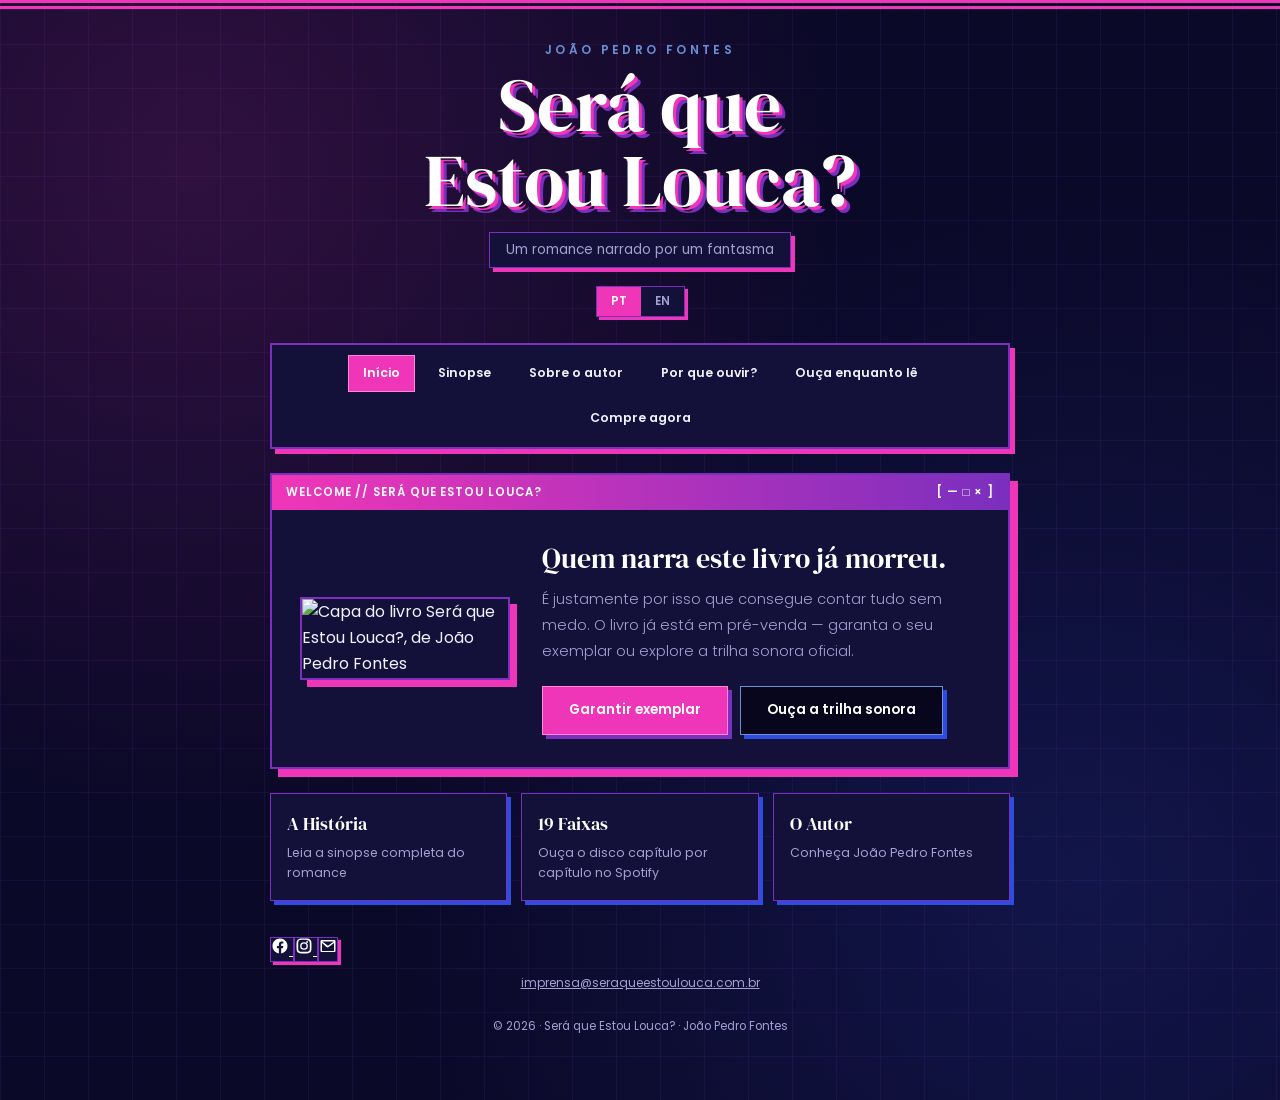
==== commit b06d6075: "Update index.html" ====
--- a/index.html
+++ b/index.html
@@ -6,336 +6,245 @@
 <title>Será que Estou Louca? — João Pedro Fontes</title>
 <link rel="stylesheet" href="vapor.css">
 <style>
-/* Ajustes específicos da Home estilo Hotline Cafe */
 .hc-container {
   max-width: 780px;
   margin: 0 auto;
-  padding: 46px 20px 60px;
+  padding: 40px 20px 64px;
   position: relative;
   z-index: 1;
 }
 
-/* Cabeçalho Hero: Título 3D + Monitor CRT retrô */
+/* Cabeçalho Limpo e Marcante */
 .hc-hero {
-  display: flex;
-  align-items: center;
-  justify-content: center;
-  gap: 28px;
-  margin-bottom: 18px;
-  flex-wrap: wrap;
-}
-
-.hc-title-block {
-  text-align: left;
-  position: relative;
+  text-align: center;
+  margin-bottom: 24px;
 }
 
 .hc-kicker {
-  font-family: "Press Start 2P", monospace;
-  font-size: 0.65rem;
-  color: var(--pink);
-  text-shadow: 2px 2px 0 #fff;
-  margin-bottom: 10px;
-  letter-spacing: 1px;
-  transform: rotate(-2deg);
-  display: inline-block;
+  font-size: 0.75rem;
+  font-weight: 600;
+  letter-spacing: 0.28em;
+  text-transform: uppercase;
+  color: var(--steel);
+  margin-bottom: 8px;
 }
 
 .hc-main-title {
-  font-family: "Press Start 2P", monospace !important;
-  font-size: clamp(1.8rem, 5.2vw, 3.1rem) !important;
-  line-height: 1.25 !important;
-  color: var(--cyan) !important;
+  font-family: "DM Serif Display", serif !important;
+  font-size: clamp(2.6rem, 7vw, 4.6rem) !important;
+  line-height: 1.02 !important;
+  color: #fff !important;
   text-shadow:
     3px 3px 0px var(--pink),
-    6px 6px 0px #18233c,
-    8px 8px 0px rgba(0, 0, 0, 0.35) !important;
-  margin: 0 !important;
-}
-
-.hc-jp-sub {
-  font-family: "Space Mono", monospace;
-  font-weight: 700;
-  font-size: 1rem;
-  color: #1c3d6e;
-  letter-spacing: 3px;
-  margin-top: 10px;
-  text-shadow: 1px 1px 0 var(--cyan);
-}
-
-/* Monitor CRT Retrô */
-.crt-monitor {
-  width: 148px;
-  flex-shrink: 0;
-  display: flex;
-  flex-direction: column;
-  align-items: center;
-}
-.crt-bezel {
-  width: 140px;
-  height: 118px;
-  background: #d8dee9;
-  border: 3px solid #2e3440;
-  box-shadow: 5px 5px 0 var(--pink), inset -3px -3px 0 #9aa5b8, inset 3px 3px 0 #fff;
-  padding: 10px;
-  display: flex;
-  flex-direction: column;
-  justify-content: space-between;
-}
-.crt-screen {
-  width: 100%;
-  height: 82px;
-  background: #090d16;
-  border: 2px inset #4c566a;
-  display: flex;
-  align-items: center;
-  justify-content: center;
-  color: var(--cyan);
-  font-family: "Press Start 2P", monospace;
-  font-size: 1.8rem;
-  text-shadow: 0 0 8px var(--cyan);
-}
-.crt-leds {
-  display: flex;
-  justify-content: space-between;
-  align-items: center;
-  padding-top: 4px;
-}
-.crt-led {
-  width: 8px;
-  height: 4px;
-  background: var(--cyan);
-  box-shadow: 0 0 4px var(--cyan);
-}
-.crt-stand {
-  width: 74px;
-  height: 12px;
-  background: #b0b9c8;
-  border: 2px solid #2e3440;
-  border-top: none;
-}
-.crt-base {
-  width: 104px;
-  height: 8px;
-  background: #d8dee9;
-  border: 2px solid #2e3440;
+    6px 6px 0px var(--purple) !important;
+  margin-bottom: 14px !important;
+}
+
+.hc-sub-tag {
+  display: inline-block;
+  background: var(--win-bg);
+  border: 1px solid var(--purple);
   box-shadow: 4px 4px 0 var(--pink);
-}
-
-.hc-tagline {
-  text-align: center;
-  font-family: "Press Start 2P", monospace;
-  font-size: 0.62rem;
-  color: #fff;
-  text-shadow: 2px 2px 0 #1c3d6e;
-  margin: 14px 0 22px;
-}
-
-/* Barra de Navegação em 2 linhas estilo Portal Y2K */
+  padding: 6px 16px;
+  font-size: 0.85rem;
+  color: var(--muted);
+}
+
+/* Barra de Navegação Estilo Portal Retrô */
 .hc-nav {
-  background: #274466;
-  border-top: 4px solid var(--pink);
-  border-bottom: 4px solid var(--cyan);
-  box-shadow: 0 6px 0 rgba(12, 18, 34, 0.35);
-  padding: 12px 16px;
-  display: flex;
-  flex-direction: column;
-  gap: 10px;
-  align-items: center;
-}
-.hc-nav-row {
-  display: flex;
-  flex-wrap: wrap;
-  justify-content: center;
-  gap: 10px 18px;
-}
-.hc-nav a {
-  color: var(--cyan);
-  text-decoration: none;
-  font-family: "Press Start 2P", monospace;
-  font-size: 0.65rem;
-  padding: 7px 12px;
-  text-transform: uppercase;
-  transition: all 0.1s;
-}
-.hc-nav a.active,
-.hc-nav a:hover {
-  background: var(--pink);
-  color: #fff;
-  border: 2px outset #ff85c2;
-  text-shadow: 1px 1px 0 #000;
-}
-
-/* Fileira de Selos 88x31 estilo Web 1.0 */
-.badges-row {
+  background: var(--win-bg);
+  border: 2px solid var(--purple);
+  box-shadow: 5px 5px 0 var(--pink);
+  padding: 10px 14px;
+  margin: 26px auto 18px;
   display: flex;
   flex-wrap: wrap;
   justify-content: center;
   gap: 8px;
-  margin: 24px 0;
-}
-.badge-88 {
-  width: 112px;
-  height: 34px;
-  background: var(--win-bg);
-  border: 2px outset var(--cyan);
-  color: var(--cyan);
-  font-family: "Press Start 2P", monospace;
-  font-size: 0.45rem;
-  line-height: 1.3;
-  display: flex;
-  align-items: center;
-  justify-content: center;
-  text-align: center;
+}
+
+.hc-nav a {
+  color: var(--text);
   text-decoration: none;
-  padding: 2px 4px;
-  box-shadow: 2px 2px 0 #0c1222;
-}
-.badge-88.alt {
+  font-size: 0.78rem;
+  font-weight: 600;
+  padding: 7px 14px;
+  border: 1px solid transparent;
+  transition: all 0.15s;
+}
+
+.hc-nav a.active,
+.hc-nav a:hover {
   background: var(--pink);
   color: #fff;
-  border-color: #ff99cc;
-}
-.badge-88:hover {
-  transform: translateY(-2px);
-}
-
-/* Janela Principal: Capa + Boas-vindas + Pré-venda */
+  border-color: #ff85d8;
+}
+
+/* Janela Principal com Capa + Ação Imediata */
 .hc-window {
   background: var(--win-bg);
-  border: 3px solid var(--cyan);
+  border: 2px solid var(--purple);
   box-shadow: 8px 8px 0 var(--pink);
-}
+  margin-top: 24px;
+}
+
 .hc-win-bar {
-  background: linear-gradient(90deg, #1b365d, #274466);
-  border-bottom: 2px solid var(--cyan);
-  padding: 7px 12px;
+  background: linear-gradient(90deg, var(--pink), var(--purple));
+  padding: 8px 14px;
   display: flex;
   justify-content: space-between;
   align-items: center;
-  font-family: "Press Start 2P", monospace;
-  font-size: 0.58rem;
-  color: var(--cyan);
-}
-.hc-win-bar span:last-child {
-  color: var(--pink);
-  font-family: "Space Mono", monospace;
-  font-weight: 700;
-  font-size: 0.75rem;
-}
+  font-size: 0.72rem;
+  font-weight: 600;
+  letter-spacing: 0.08em;
+  color: #fff;
+}
+
 .hc-win-body {
-  padding: 28px 24px;
+  padding: 32px 28px;
   display: grid;
-  grid-template-columns: 200px 1fr;
-  gap: 28px;
+  grid-template-columns: 210px 1fr;
+  gap: 32px;
   align-items: center;
 }
+
 .hc-win-body .cover-img {
   width: 100%;
-  max-width: 200px;
+  max-width: 210px;
   display: block;
   margin: 0 auto;
 }
+
 .hc-win-content h2 {
-  font-family: "Press Start 2P", monospace;
-  font-size: 0.95rem;
-  color: var(--cyan);
-  line-height: 1.5;
-  margin-bottom: 14px;
-  text-shadow: 2px 2px 0 var(--pink);
-}
+  font-family: "DM Serif Display", serif;
+  font-size: 1.75rem;
+  font-weight: 400;
+  color: #fff;
+  line-height: 1.2;
+  margin-bottom: 12px;
+}
+
 .hc-win-content p {
-  color: var(--text);
-  font-size: 0.88rem;
-  line-height: 1.7;
-  margin-bottom: 20px;
+  color: var(--muted);
+  font-size: 0.92rem;
+  font-weight: 300;
+  line-height: 1.75;
+  margin-bottom: 22px;
+}
+
+.hc-actions {
+  display: flex;
+  flex-wrap: wrap;
+  gap: 12px;
+}
+
+/* Atalhos Rápidos (Estilo Selos Retrô Legíveis) */
+.quick-links {
+  display: grid;
+  grid-template-columns: repeat(3, 1fr);
+  gap: 14px;
+  margin-top: 24px;
+}
+
+.q-card {
+  background: var(--win-bg);
+  border: 1px solid var(--purple);
+  box-shadow: 4px 4px 0 var(--blue);
+  padding: 16px;
+  text-decoration: none;
+  color: #fff;
+  transition: transform 0.15s, border-color 0.15s;
+}
+.q-card:hover {
+  border-color: var(--pink);
+  box-shadow: 4px 4px 0 var(--pink);
+  transform: translateY(-2px);
+}
+.q-card b {
+  display: block;
+  font-family: "DM Serif Display", serif;
+  font-size: 1.1rem;
+  font-weight: 400;
+  color: #fff;
+  margin-bottom: 4px;
+}
+.q-card span {
+  font-size: 0.78rem;
+  color: var(--muted);
+  display: block;
 }
 
 @media (max-width: 640px) {
-  .hc-title-block { text-align: center; }
   .hc-win-body {
     grid-template-columns: 1fr;
     text-align: center;
+    padding: 24px 20px;
   }
+  .hc-actions { justify-content: center; }
+  .quick-links { grid-template-columns: 1fr; }
 }
 </style>
 </head>
 <body>
 
 <div class="hc-container">
-  <!-- HERO ESTILO HOTLINE CAFE -->
   <header class="hc-hero">
-    <div class="hc-title-block">
-      <div class="hc-kicker">JOÃO PEDRO FONTES</div>
-      <h1 class="hc-main-title" data-i18n="title">SERÁ QUE<br>ESTOU LOUCA?</h1>
-      <div class="hc-jp-sub">私は狂っているのか // AUTOFICÇÃO</div>
-    </div>
-
-    <div class="crt-monitor" aria-hidden="true">
-      <div class="crt-bezel">
-        <div class="crt-screen">愛</div>
-        <div class="crt-leds">
-          <span style="font-size:7px;color:#2e3440;font-family:monospace;font-weight:bold;">SQEL-98</span>
-          <span class="crt-led"></span>
-        </div>
-      </div>
-      <div class="crt-stand"></div>
-      <div class="crt-base"></div>
+    <p class="hc-kicker">João Pedro Fontes</p>
+    <h1 class="hc-main-title" data-i18n="title">Será que<br>Estou Louca?</h1>
+    <p class="hc-sub-tag" data-key="home_hero_sub">Um romance narrado por um fantasma</p>
+
+    <div class="lang-toggle">
+      <button class="lang-btn active" id="btn-pt" onclick="setLang('pt')">PT</button>
+      <button class="lang-btn" id="btn-en" onclick="setLang('en')">EN</button>
     </div>
   </header>
 
-  <p class="hc-tagline" data-key="home_hero_sub">UM ROMANCE NARRADO POR UM FANTASMA // YOUR DIGITAL THERAPY</p>
-
-  <!-- NAVEGAÇÃO EM 2 NÍVEIS -->
   <nav class="hc-nav">
-    <div class="hc-nav-row">
-      <a href="/" class="active">HOME</a>
-      <a href="sinopse" data-i18n="nav_synopsis">SINOPSE</a>
-      <a href="sobre-o-autor" data-i18n="nav_author">SOBRE O AUTOR</a>
-      <a href="escute" data-i18n="nav_listen">OUÇA ENQUANTO LÊ</a>
-    </div>
-    <div class="hc-nav-row">
-      <a href="por-que-ouvir" data-i18n="nav_why">POR QUE OUVIR?</a>
-      <a href="compre-agora" data-i18n="nav_buy">COMPRE AGORA</a>
-      <a href="https://instagram.com/seraqueestoulouca" target="_blank" rel="noopener">INSTAGRAM</a>
-    </div>
+    <a href="/" class="active">Início</a>
+    <a href="sinopse" data-i18n="nav_synopsis">Sinopse</a>
+    <a href="sobre-o-autor" data-i18n="nav_author">Sobre o autor</a>
+    <a href="por-que-ouvir" data-i18n="nav_why">Por que ouvir?</a>
+    <a href="escute" data-i18n="nav_listen">Ouça enquanto lê</a>
+    <a href="compre-agora" data-i18n="nav_buy">Compre agora</a>
   </nav>
 
-  <div class="lang-toggle">
-    <button class="lang-btn active" id="btn-pt" onclick="setLang('pt')">PT</button>
-    <button class="lang-btn" id="btn-en" onclick="setLang('en')">EN</button>
-  </div>
-
-  <!-- SELOS PIXELADOS 88x31 -->
-  <div class="badges-row">
-    <a class="badge-88" href="escute">SPOTIFY<br>SOUNDTRACK</a>
-    <a class="badge-88 alt" href="compre-agora">PRÉ-VENDA<br>ABERTA!</a>
-    <span class="badge-88">GHOST<br>NARRATOR</span>
-    <a class="badge-88 alt" href="sinopse">LEIA A<br>SINOPSE</a>
-    <span class="badge-88">NATAL // RN<br>2026</span>
-  </div>
-
-  <!-- JANELA WELCOME / CAPA / PRÉ-VENDA -->
+  <!-- JANELA PRINCIPAL -->
   <section class="hc-window">
     <div class="hc-win-bar">
-      <span>WELCOME</span>
-      <span>いらっしゃいませ</span>
+      <span>WELCOME // SERÁ QUE ESTOU LOUCA?</span>
+      <span>[ — □ × ]</span>
     </div>
     <div class="hc-win-body">
       <img class="cover-img" src="https://i.postimg.cc/QNkmfV7R/capa-png.png" alt="Capa do livro Será que Estou Louca?, de João Pedro Fontes">
       <div class="hc-win-content">
-        <h2 data-i18n="welcome_h2">Bem-vinde ao arquivo do livro.</h2>
-        <p data-key="home_presale_txt">O livro já está em pré-venda. Garanta o seu exemplar impresso ou o combo com ecobag exclusiva.</p>
-        <div style="display:flex; flex-wrap:wrap; gap:12px;">
+        <h2 data-i18n="welcome_h2">Quem narra este livro já morreu.</h2>
+        <p data-key="home_presale_txt">É justamente por isso que consegue contar tudo sem medo. O livro já está em pré-venda — garanta o seu exemplar ou explore a trilha sonora oficial.</p>
+        <div class="hc-actions">
           <a class="btn-presale" href="compre-agora" data-i18n="presale_btn">Garantir exemplar</a>
-          <a class="btn-secondary" href="escute" data-i18n="listen_cta">Abrir trilha</a>
+          <a class="btn-secondary" href="escute" data-i18n="listen_cta">Ouça a trilha sonora</a>
         </div>
       </div>
     </div>
   </section>
 
+  <!-- ATALHOS RÁPIDOS -->
+  <div class="quick-links">
+    <a class="q-card" href="sinopse">
+      <b data-i18n="card_sin_t">A História</b>
+      <span data-i18n="card_sin_s">Leia a sinopse completa do romance</span>
+    </a>
+    <a class="q-card" href="escute">
+      <b data-i18n="card_mus_t">19 Faixas</b>
+      <span data-i18n="card_mus_s">Ouça o disco capítulo por capítulo no Spotify</span>
+    </a>
+    <a class="q-card" href="sobre-o-autor">
+      <b data-i18n="card_aut_t">O Autor</b>
+      <span data-i18n="card_aut_s">Conheça João Pedro Fontes</span>
+    </a>
+  </div>
+
   <!-- REDES E RODAPÉ -->
-  <div class="social-row" style="margin-top:32px;">
+  <div class="social-row" style="margin-top:36px;">
     <a class="social-btn" href="https://facebook.com/seraqueestoulouca" target="_blank" rel="noopener" aria-label="Facebook">
       <svg viewBox="0 0 24 24" width="18" height="18" fill="currentColor"><path d="M22 12.06C22 6.51 17.52 2 12 2S2 6.51 2 12.06c0 5 3.66 9.15 8.44 9.94v-7.03H7.9v-2.9h2.54V9.85c0-2.5 1.49-3.89 3.77-3.89 1.09 0 2.23.2 2.23.2v2.46h-1.26c-1.24 0-1.63.77-1.63 1.56v1.88h2.78l-.44 2.9h-2.34V22c4.78-.8 8.44-4.95 8.44-9.94Z"/></svg>
     </a>
@@ -346,131 +255,53 @@
       <svg viewBox="0 0 24 24" width="18" height="18" fill="currentColor"><path d="M2 5.5A1.5 1.5 0 0 1 3.5 4h17A1.5 1.5 0 0 1 22 5.5v13a1.5 1.5 0 0 1-1.5 1.5h-17A1.5 1.5 0 0 1 2 18.5v-13Zm2.2.5 7.3 5.47a.8.8 0 0 0 .96 0L19.8 6H4.2ZM4 8.1v10.4h16V8.1l-7.02 5.26a2.6 2.6 0 0 1-3.06 0L4 8.1Z"/></svg>
     </a>
   </div>
-  <p class="social-note"><a href="mailto:imprensa@seraqueestoulouca.com.br">imprensa@seraqueestoulouca.com.br</a></p>
-  <footer style="margin-top:20px; text-align:center;"><p>© 2026 · Será que Estou Louca? · João Pedro Fontes</p></footer>
+  <p class="social-note" style="text-align:center; font-size:0.75rem; margin-top:10px;"><a href="mailto:imprensa@seraqueestoulouca.com.br" style="color:var(--muted);">imprensa@seraqueestoulouca.com.br</a></p>
+  <footer style="margin-top:24px; text-align:center; font-size:0.72rem; color:var(--muted);"><p>© 2026 · Será que Estou Louca? · João Pedro Fontes</p></footer>
 </div>
 
-<!-- Edição Inline Supabase -->
-<div class="edit-bar" id="editBar">
-  <p id="editStatus">Modo de edição ativo — clique em qualquer texto para editar.</p>
-  <button class="btn-cancel" onclick="cancelEdit()">Cancelar</button>
-  <button class="btn-save" id="saveBtn" onclick="saveContent()">Salvar tudo</button>
-</div>
-<div class="edit-trigger" id="editTrigger" onclick="promptEdit()">✏️</div>
-
 <script>
-const SB_URL = "https://rvmfonytiinfzdgirsgk.supabase.co";
-const SB_KEY = "eyJhbGciOiJIUzI1NiIsInR5cCI6IkpXVCJ9.eyJpc3MiOiJzdXBhYmFzZSIsInJlZiI6InJ2bWZvbnl0aWluZnpkZ2lyc2drIiwicm9sZSI6ImFub24iLCJpYXQiOjE3ODA3Mjg1ODQsImV4cCI6MjA5NjMwNDU4NH0.kGVmLNzLE6eK6QaaCRVw8_cNZ8aloYi5CNzWwvEpSqI";
-const EDIT_PASS = "louca2026";
-const DEFAULTS = {
-  home_hero_sub: "UM ROMANCE NARRADO POR UM FANTASMA // YOUR DIGITAL THERAPY",
-  home_presale_txt: "O livro já está em pré-venda. Garanta o seu exemplar impresso ou o combo com ecobag exclusiva."
-};
-let editActive = false;
-
-async function sbFetch(method, body) {
-  const r = await fetch(SB_URL + "/rest/v1/conteudo", {
-    method, headers:{apikey:SB_KEY,Authorization:"Bearer "+SB_KEY,"Content-Type":"application/json",
-      Prefer: method==="POST"?"resolution=merge-duplicates":""},
-    body: body ? JSON.stringify(body) : undefined
-  });
-  return method === "GET" ? r.json() : r;
-}
-
-async function loadContent() {
-  try {
-    const rows = await sbFetch("GET");
-    (rows || []).forEach(row => {
-      if (!(row.chave in DEFAULTS)) return;
-      document.querySelectorAll('[data-key="' + row.chave + '"]').forEach(el => {
-        if (!editActive) el.textContent = row.valor;
-      });
-    });
-  } catch (e) { console.warn("Supabase:", e); }
-  if (currentLang === "en") applyEnOverrides();
-}
-
-function promptEdit() {
-  if (localStorage.getItem("sq_editor_ok") === "1") { enableEdit(); return; }
-  const pw = prompt("Senha de edição:");
-  if (pw === EDIT_PASS) enableEdit();
-  else if (pw !== null) alert("Senha incorreta.");
-}
-
-function enableEdit() {
-  editActive = true;
-  document.querySelectorAll("[data-key]").forEach(el => {
-    el.contentEditable = "true";
-    el.dataset.original = el.textContent;
-  });
-  document.getElementById("editBar").classList.add("vis");
-  document.getElementById("editTrigger").style.display = "none";
-}
-
-function cancelEdit() {
-  document.querySelectorAll("[data-key]").forEach(el => {
-    el.textContent = el.dataset.original || el.textContent;
-    el.removeAttribute("contenteditable");
-  });
-  document.getElementById("editBar").classList.remove("vis");
-  document.getElementById("editTrigger").style.display = "flex";
-  editActive = false;
-}
-
-async function saveContent() {
-  const btn = document.getElementById("saveBtn");
-  const status = document.getElementById("editStatus");
-  btn.disabled = true; btn.textContent = "Salvando...";
-  const rows = [...document.querySelectorAll("[data-key]")].map(el => ({ chave: el.dataset.key, valor: el.textContent.trim() }));
-  try {
-    await sbFetch("POST", rows);
-    status.textContent = "Salvo!";
-    setTimeout(cancelEdit, 1000);
-  } catch (e) {
-    status.textContent = "Erro ao salvar.";
-    btn.disabled = false; btn.textContent = "Salvar tudo";
-  }
-}
-
 const LANG_DATA = {
   pt: {
-    title: "SERÁ QUE<br>ESTOU LOUCA?",
-    nav_author: "SOBRE O AUTOR",
-    nav_synopsis: "SINOPSE",
-    nav_why: "POR QUE OUVIR?",
-    nav_listen: "OUÇA ENQUANTO LÊ",
-    nav_buy: "COMPRE AGORA",
-    welcome_h2: "Bem-vinde ao arquivo do livro.",
+    title: "Será que<br>Estou Louca?",
+    nav_author: "Sobre o autor",
+    nav_synopsis: "Sinopse",
+    nav_why: "Por que ouvir?",
+    nav_listen: "Ouça enquanto lê",
+    nav_buy: "Compre agora",
+    welcome_h2: "Quem narra este livro já morreu.",
     presale_btn: "Garantir exemplar",
-    listen_cta: "Abrir trilha",
-    home_hero_sub: "UM ROMANCE NARRADO POR UM FANTASMA // YOUR DIGITAL THERAPY",
-    home_presale_txt: "O livro já está em pré-venda. Garanta o seu exemplar impresso ou o combo com ecobag exclusiva."
+    listen_cta: "Ouça a trilha sonora",
+    card_sin_t: "A História",
+    card_sin_s: "Leia a sinopse completa do romance",
+    card_mus_t: "19 Faixas",
+    card_mus_s: "Ouça o disco capítulo por capítulo no Spotify",
+    card_aut_t: "O Autor",
+    card_aut_s: "Conheça João Pedro Fontes",
+    home_hero_sub: "Um romance narrado por um fantasma",
+    home_presale_txt: "É justamente por isso que consegue contar tudo sem medo. O livro já está em pré-venda — garanta o seu exemplar ou explore a trilha sonora oficial."
   },
   en: {
-    title: "AM I<br>GOING CRAZY?",
-    nav_author: "ABOUT THE AUTHOR",
-    nav_synopsis: "SYNOPSIS",
-    nav_why: "WHY LISTEN?",
-    nav_listen: "LISTEN WHILE READING",
-    nav_buy: "BUY NOW",
-    welcome_h2: "Welcome to the book's archive.",
+    title: "Am I<br>Going Crazy?",
+    nav_author: "About the author",
+    nav_synopsis: "Synopsis",
+    nav_why: "Why listen?",
+    nav_listen: "Listen while reading",
+    nav_buy: "Buy now",
+    welcome_h2: "The narrator of this book is already dead.",
     presale_btn: "Get your copy",
-    listen_cta: "Open soundtrack",
-    home_hero_sub: "A NOVEL NARRATED BY A GHOST // YOUR DIGITAL THERAPY",
-    home_presale_txt: "The book is up for pre-sale. Get your print copy or the exclusive tote bag bundle."
+    listen_cta: "Listen to soundtrack",
+    card_sin_t: "The Story",
+    card_sin_s: "Read the full novel synopsis",
+    card_mus_t: "19 Tracks",
+    card_mus_s: "Listen chapter by chapter on Spotify",
+    card_aut_t: "The Author",
+    card_aut_s: "Meet João Pedro Fontes",
+    home_hero_sub: "A novel narrated by a ghost",
+    home_presale_txt: "That is precisely why they can tell everything without fear. Pre-sale is live — get your copy or explore the official soundtrack."
   }
 };
 
 let currentLang = localStorage.getItem("sq_lang") || "pt";
-function applyEnOverrides() {
-  const t = LANG_DATA.en;
-  Object.keys(DEFAULTS).forEach(key => {
-    document.querySelectorAll('[data-key="' + key + '"]').forEach(el => {
-      if (!editActive) el.textContent = t[key];
-    });
-  });
-}
-
 function setLang(lang) {
   currentLang = lang;
   localStorage.setItem("sq_lang", lang);
@@ -481,18 +312,12 @@
     const key = el.dataset.i18n;
     if (t[key] != null) el.innerHTML = t[key];
   });
-  if (lang === "en") applyEnOverrides();
-  else Object.keys(DEFAULTS).forEach(key => {
-    document.querySelectorAll('[data-key="' + key + '"]').forEach(el => {
-      if (!editActive) el.textContent = DEFAULTS[key];
-    });
+  document.querySelectorAll("[data-key]").forEach(el => {
+    const key = el.dataset.key;
+    if (t[key] != null) el.textContent = t[key];
   });
 }
-
-(function init() {
-  if (currentLang === "en") setLang("en");
-  loadContent();
-})();
+if (currentLang === "en") setLang("en");
 </script>
 </body>
 </html>
--- a/vapor.css
+++ b/vapor.css
@@ -1,58 +1,48 @@
-@import url('https://fonts.googleapis.com/css2?family=Press+Start+2P&family=Space+Mono:ital,wght@0,400;0,700;1,400&family=VT323&display=swap');
+@import url('https://fonts.googleapis.com/css2?family=DM+Serif+Display:ital@0;1&family=Poppins:ital,wght@0,300;0,400;0,500;0,600;0,700;1,300;1,400&display=swap');
 
 :root {
-  --bg: #7ac5f8;
-  --win-bg: #18233c;
-  --win-dark: #0c1222;
-  --cyan: #2cf6b3;
-  --pink: #f83898;
-  --purple: #9b5de5;
-  --muted: #88c0d0;
-  --text: #e0fbfc;
-  --border-light: #2cf6b3;
-  --border-dark: #0a0e1a;
+  --bg: #0b0928;
+  --win-bg: #13103a;
+  --win-dark: #08061c;
+  --pink: #f036b8;
+  --purple: #7b2fbe;
+  --blue: #2d4de0;
+  --steel: #6b8fd4;
+  --muted: #a69fd1;
+  --text: #f3f1ff;
 }
 
 *, *::before, *::after {
   margin: 0;
   padding: 0;
   box-sizing: border-box;
-  border-radius: 0 !important; /* Visual 100% reto estilo Windows 95/98 */
 }
 
 body {
-  background: linear-gradient(180deg, #56b4f5 0%, #99d6ff 45%, #d6efff 100%);
-  background-attachment: fixed;
+  background-color: var(--bg);
+  background-image:
+    radial-gradient(circle at 15% 15%, rgba(240, 54, 184, 0.16), transparent 45%),
+    radial-gradient(circle at 85% 80%, rgba(45, 77, 224, 0.18), transparent 50%),
+    linear-gradient(to right, rgba(123, 47, 190, 0.12) 1px, transparent 1px),
+    linear-gradient(to bottom, rgba(123, 47, 190, 0.12) 1px, transparent 1px);
+  background-size: 100% 100%, 100% 100%, 44px 44px, 44px 44px;
   color: var(--text);
-  font-family: "Space Mono", monospace;
+  font-family: "Poppins", sans-serif;
   min-height: 100vh;
   overflow-x: hidden;
-  position: relative;
-}
-
-/* Grade Vaporwave sutil no fundo */
-body::before {
-  content: "";
-  position: fixed;
-  inset: 0;
-  background-image: 
-    linear-gradient(to right, rgba(255, 255, 255, 0.25) 1px, transparent 1px),
-    linear-gradient(to bottom, rgba(255, 255, 255, 0.25) 1px, transparent 1px);
-  background-size: 40px 40px;
-  pointer-events: none;
-  z-index: 0;
-}
-
-/* Listras superiores estilo Hotline Cafe */
+  line-height: 1.65;
+}
+
+/* Listras neon no topo estilo Hotline Cafe na paleta do livro */
 body::after {
   content: "";
   position: fixed;
   top: 0; left: 0; right: 0;
-  height: 18px;
+  height: 12px;
   background: repeating-linear-gradient(
     to bottom,
-    var(--pink) 0px, var(--pink) 4px,
-    transparent 4px, transparent 7px
+    var(--pink) 0px, var(--pink) 3px,
+    transparent 3px, transparent 6px
   );
   z-index: 90;
   pointer-events: none;
@@ -65,15 +55,16 @@
   z-index: 1;
 }
 
-/* Barra de Navegação estilo Menu Retrô */
+/* Navegação intuitiva em barra estilo portal Y2K */
 .topnav {
   position: sticky;
-  top: 18px;
+  top: 12px;
   z-index: 50;
-  background: #274466;
-  border-top: 3px solid var(--pink);
-  border-bottom: 3px solid var(--cyan);
-  box-shadow: 0 6px 0 rgba(12, 18, 34, 0.4);
+  background: rgba(19, 16, 58, 0.94);
+  backdrop-filter: blur(10px);
+  border-top: 2px solid var(--pink);
+  border-bottom: 2px solid var(--purple);
+  box-shadow: 0 6px 24px rgba(0, 0, 0, 0.45);
 }
 
 .topnav-inner {
@@ -87,88 +78,94 @@
 }
 
 .topnav a {
-  color: var(--cyan);
+  color: var(--text);
   text-decoration: none;
-  font-family: "Press Start 2P", monospace;
-  font-size: 0.62rem;
-  padding: 8px 12px;
+  font-family: "Poppins", sans-serif;
+  font-size: 0.78rem;
+  font-weight: 600;
+  letter-spacing: 0.04em;
   text-transform: uppercase;
-  border: 2px solid transparent;
-  transition: all 0.1s;
+  padding: 7px 14px;
+  border: 1px solid transparent;
+  transition: all 0.15s ease;
 }
 
 .topnav a:hover, .topnav a.active {
   background: var(--pink);
   color: #fff;
-  border: 2px outset #ff85c2;
-  text-shadow: 1px 1px 0 #000;
+  border-color: #ff85d8;
+  box-shadow: 3px 3px 0 var(--purple);
 }
 .topnav a::after { display: none; }
 
-/* Cabeçalhos e Títulos 3D Retrô */
+/* Títulos em DM Serif Display com sombra sólida retrô */
 .hero, .page-top {
   text-align: center;
-  padding: 54px 20px 28px;
+  padding: 48px 20px 24px;
 }
 
 .hero-author {
-  font-family: "Press Start 2P", monospace;
-  font-size: 0.65rem;
-  color: var(--pink);
-  text-shadow: 2px 2px 0 #fff;
-  margin-bottom: 14px;
+  font-family: "Poppins", sans-serif;
+  font-size: 0.75rem;
+  font-weight: 600;
+  letter-spacing: 0.25em;
+  text-transform: uppercase;
+  color: var(--steel);
+  margin-bottom: 10px;
 }
 
 .hero-title, .page-name, h1 {
-  font-family: "Press Start 2P", monospace !important;
-  font-size: clamp(1.5rem, 5vw, 2.8rem) !important;
-  line-height: 1.3 !important;
-  color: var(--cyan) !important;
+  font-family: "DM Serif Display", serif !important;
+  font-size: clamp(2.5rem, 6.5vw, 4.4rem) !important;
+  font-weight: 400 !important;
+  line-height: 1.05 !important;
+  color: #fff !important;
   background: none !important;
-  -webkit-text-fill-color: var(--cyan) !important;
-  text-shadow: 
+  -webkit-text-fill-color: #fff !important;
+  text-shadow:
     3px 3px 0px var(--pink),
-    6px 6px 0px var(--win-dark);
-  letter-spacing: 2px;
+    6px 6px 0px var(--purple);
   margin-bottom: 16px;
 }
 
 .hero-sub, .role {
   display: inline-block;
   background: var(--win-bg);
-  color: #fff;
-  border: 2px solid var(--cyan);
-  padding: 6px 14px;
-  font-size: 0.78rem;
+  color: var(--muted);
+  border: 1px solid var(--purple);
+  padding: 6px 16px;
+  font-size: 0.85rem;
+  font-weight: 400;
   box-shadow: 4px 4px 0 var(--pink);
 }
 
 .hero-bar { display: none; }
 
-/* Botão Voltar & Toggle de Idioma */
+/* Botão Voltar & Idioma */
 .back-link {
   display: inline-block;
   background: var(--win-bg);
-  color: var(--cyan) !important;
-  border: 2px outset var(--cyan) !important;
-  font-family: "Press Start 2P", monospace;
-  font-size: 0.6rem !important;
-  padding: 8px 14px !important;
+  color: #fff !important;
+  border: 1px solid var(--pink) !important;
+  font-family: "Poppins", sans-serif;
+  font-size: 0.75rem !important;
+  font-weight: 600;
+  padding: 7px 16px !important;
   margin-bottom: 24px;
   text-decoration: none;
-  box-shadow: 3px 3px 0 var(--win-dark);
+  box-shadow: 3px 3px 0 var(--purple);
+  transition: transform 0.15s;
 }
 .back-link:hover {
   background: var(--pink);
-  color: #fff !important;
-  border-color: #fff !important;
+  transform: translate(1px, 1px);
 }
 
 .lang-toggle {
   display: flex;
-  margin: 20px auto 0;
+  margin: 18px auto 0;
   width: fit-content;
-  border: 2px solid var(--win-dark);
+  border: 1px solid var(--purple);
   background: var(--win-bg);
   box-shadow: 3px 3px 0 var(--pink);
 }
@@ -176,189 +173,210 @@
   background: none;
   border: none;
   color: var(--muted);
-  font-family: "Press Start 2P", monospace;
-  font-size: 0.6rem;
-  padding: 7px 14px;
+  font-family: "Poppins", sans-serif;
+  font-size: 0.72rem;
+  font-weight: 600;
+  padding: 6px 14px;
   cursor: pointer;
 }
 .lang-btn.active {
-  background: var(--cyan);
-  color: var(--win-dark);
-}
-
-/* Caixas de Conteúdo estilo Janela de Sistema */
+  background: var(--pink);
+  color: #fff;
+}
+
+/* Janelas de Conteúdo (Sinopse, Bio, Cards) */
 .bio, .special-card, .testimonial-card, .cta, .promo-box, .login-banner, .user-bar {
   background: var(--win-bg) !important;
-  border: 3px solid var(--cyan) !important;
+  border: 2px solid var(--purple) !important;
   box-shadow: 6px 6px 0px var(--pink) !important;
-  padding: 24px !important;
+  padding: 26px !important;
   position: relative;
 }
 
-/* Barra de título falsa nas caixas principais */
 .bio::before, .special-card::before {
-  content: "■ SYSTEM_FILE.TXT // SERÁ QUE ESTOU LOUCA?";
+  content: "● SERÁ QUE ESTOU LOUCA? // ARQUIVO.TXT";
   display: block;
   background: linear-gradient(90deg, var(--pink), var(--purple));
   color: #fff;
-  font-family: "Press Start 2P", monospace;
-  font-size: 0.55rem;
-  padding: 6px 10px;
-  margin: -24px -24px 20px -24px;
-  border-bottom: 2px solid var(--cyan);
+  font-family: "Poppins", sans-serif;
+  font-size: 0.7rem;
+  font-weight: 600;
+  letter-spacing: 0.08em;
+  padding: 7px 14px;
+  margin: -26px -26px 22px -26px;
+  border-bottom: 1px solid rgba(255, 255, 255, 0.2);
 }
 
 .bio p, .text-col p {
   color: var(--text) !important;
-  font-size: 0.9rem !important;
-  line-height: 1.75 !important;
+  font-family: "Poppins", sans-serif !important;
+  font-size: 0.95rem !important;
+  font-weight: 300 !important;
+  line-height: 1.8 !important;
 }
 
 .pull {
   background: var(--win-dark);
-  border: 2px dashed var(--pink) !important;
-  border-left: 6px solid var(--cyan) !important;
-  padding: 16px !important;
-  color: var(--cyan) !important;
-  font-style: normal !important;
-}
-
-/* Capa do Livro & Botões Principais */
+  border: 1px solid var(--purple) !important;
+  border-left: 4px solid var(--pink) !important;
+  padding: 18px 20px !important;
+  color: #fff !important;
+  font-style: italic !important;
+  font-size: 0.92rem !important;
+}
+
+/* Capa e Botões de Ação */
 .cover-img, .cover-img-lg, .ecobag-img, .author-photo {
-  border: 3px solid var(--cyan) !important;
-  box-shadow: 8px 8px 0 var(--pink) !important;
-}
-
-.btn-presale, .btn-go, .btn-spotify, .btn-secondary {
-  background: var(--cyan) !important;
-  color: var(--win-dark) !important;
-  font-family: "Press Start 2P", monospace !important;
-  font-size: 0.7rem !important;
-  border: 3px outset #a8ffdf !important;
-  box-shadow: 4px 4px 0 var(--win-dark) !important;
-  padding: 14px 22px !important;
-  text-transform: uppercase;
+  border: 2px solid var(--purple) !important;
+  box-shadow: 7px 7px 0 var(--pink) !important;
+}
+
+.btn-presale, .btn-go, .btn-spotify {
+  background: var(--pink) !important;
+  color: #fff !important;
+  font-family: "Poppins", sans-serif !important;
+  font-size: 0.85rem !important;
+  font-weight: 600 !important;
+  border: 1px solid #ff85d8 !important;
+  box-shadow: 4px 4px 0 var(--purple) !important;
+  padding: 12px 26px !important;
   text-decoration: none;
   display: inline-block;
   cursor: pointer;
+  transition: transform 0.15s, box-shadow 0.15s;
 }
 .btn-presale:hover, .btn-go:hover, .btn-spotify:hover {
-  background: var(--pink) !important;
-  color: #fff !important;
-  border-color: #ff99cc !important;
   transform: translate(2px, 2px);
-  box-shadow: 2px 2px 0 var(--win-dark) !important;
-}
-
-.presale-cta p, .social-note, .social-note a, footer p {
-  color: var(--win-dark) !important;
-  font-weight: 700;
+  box-shadow: 2px 2px 0 var(--purple) !important;
+}
+
+.btn-secondary {
+  background: var(--win-dark) !important;
+  color: #fff !important;
+  font-family: "Poppins", sans-serif !important;
+  font-size: 0.85rem !important;
+  font-weight: 600 !important;
+  border: 1px solid var(--steel) !important;
+  box-shadow: 4px 4px 0 var(--blue) !important;
+  padding: 12px 26px !important;
+  text-decoration: none;
+  display: inline-block;
+  cursor: pointer;
+}
+.btn-secondary:hover {
+  border-color: var(--pink) !important;
+  box-shadow: 2px 2px 0 var(--pink) !important;
 }
 
 .social-btn {
   background: var(--win-bg) !important;
-  border: 2px solid var(--cyan) !important;
-  color: var(--cyan) !important;
+  border: 1px solid var(--purple) !important;
+  color: #fff !important;
   box-shadow: 3px 3px 0 var(--pink);
 }
 .social-btn:hover {
   background: var(--pink) !important;
-  color: #fff !important;
-}
-
-/* Abas dos Discos (Lado A, B, C, Bônus) */
+}
+
+/* Abas e Faixas em escute.html */
 .sec-label {
-  font-family: "Press Start 2P", monospace;
-  font-size: 0.7rem !important;
-  color: var(--win-dark) !important;
-  text-shadow: 1px 1px 0 #fff;
-  margin: 40px 0 18px !important;
+  font-family: "Poppins", sans-serif;
+  font-size: 0.72rem !important;
+  font-weight: 600;
+  letter-spacing: 0.2em;
+  text-transform: uppercase;
+  color: var(--steel) !important;
+  margin: 42px 0 16px !important;
 }
 
 .tabs {
   display: flex;
-  gap: 4px;
+  gap: 6px;
   border-bottom: none !important;
 }
 
 .tab {
-  background: #274466;
+  background: var(--win-dark);
   color: var(--muted) !important;
-  font-family: "Press Start 2P", monospace !important;
-  font-size: 0.6rem !important;
-  padding: 12px 8px !important;
-  border: 2px solid var(--cyan);
+  font-family: "DM Serif Display", serif !important;
+  font-size: 1.05rem !important;
+  padding: 11px 10px !important;
+  border: 1px solid var(--purple);
   border-bottom: none;
+  cursor: pointer;
 }
 .tab.active {
   background: var(--win-bg) !important;
-  color: var(--cyan) !important;
+  color: #fff !important;
   border-top: 3px solid var(--pink);
 }
 
 .panel {
   background: var(--win-bg);
-  border: 3px solid var(--cyan);
+  border: 2px solid var(--purple);
   box-shadow: 6px 6px 0 var(--pink);
   padding: 20px;
 }
 
 .panel-desc {
-  color: var(--cyan) !important;
-  font-size: 0.78rem !important;
-  border-bottom: 1px dashed var(--pink) !important;
+  color: var(--muted) !important;
+  font-size: 0.85rem !important;
+  border-bottom: 1px solid rgba(255, 255, 255, 0.1) !important;
   padding-top: 0 !important;
 }
 
 .track {
-  border-bottom: 1px solid rgba(44, 246, 179, 0.2) !important;
-  padding: 14px 8px !important;
+  border-bottom: 1px solid rgba(255, 255, 255, 0.08) !important;
+  padding: 14px 10px !important;
 }
 .track:hover {
-  background: rgba(248, 56, 152, 0.12);
+  background: rgba(240, 54, 184, 0.08);
 }
 .track-cap {
-  font-family: "Press Start 2P", monospace !important;
-  font-size: 0.65rem !important;
+  font-family: "DM Serif Display", serif !important;
+  font-size: 0.85rem !important;
   color: var(--pink) !important;
 }
 .track-thumb {
-  border: 2px solid var(--cyan);
+  border: 1px solid var(--purple);
 }
 .track-title {
   color: #fff;
-  font-size: 0.9rem !important;
+  font-family: "Poppins", sans-serif;
+  font-weight: 600;
+  font-size: 0.92rem !important;
 }
 .track.expanded .track-title {
-  color: var(--cyan) !important;
+  color: var(--pink) !important;
 }
 .track-artist {
   color: var(--muted) !important;
+  font-size: 0.78rem !important;
 }
 .track-hint {
-  color: var(--pink) !important;
-  font-family: "VT323", monospace;
-  font-size: 0.9rem !important;
+  color: var(--steel) !important;
+  font-size: 0.7rem !important;
 }
 .track-desc {
   color: var(--text) !important;
   font-style: normal !important;
+  font-size: 0.85rem !important;
   background: var(--win-dark);
-  padding: 0 12px;
+  padding: 0 14px;
   border-left: 3px solid var(--pink);
 }
 .track.expanded .track-desc {
-  padding: 12px;
+  padding: 12px 14px;
 }
 
 .btn-play {
-  background: var(--cyan) !important;
-  color: var(--win-dark) !important;
-  border: 2px outset #fff !important;
+  background: var(--win-dark) !important;
+  color: #fff !important;
+  border: 1px solid var(--pink) !important;
   width: 34px !important;
   height: 34px !important;
 }
-.btn-play.playing {
+.btn-play.playing, .btn-play:hover {
   background: var(--pink) !important;
   color: #fff !important;
 }
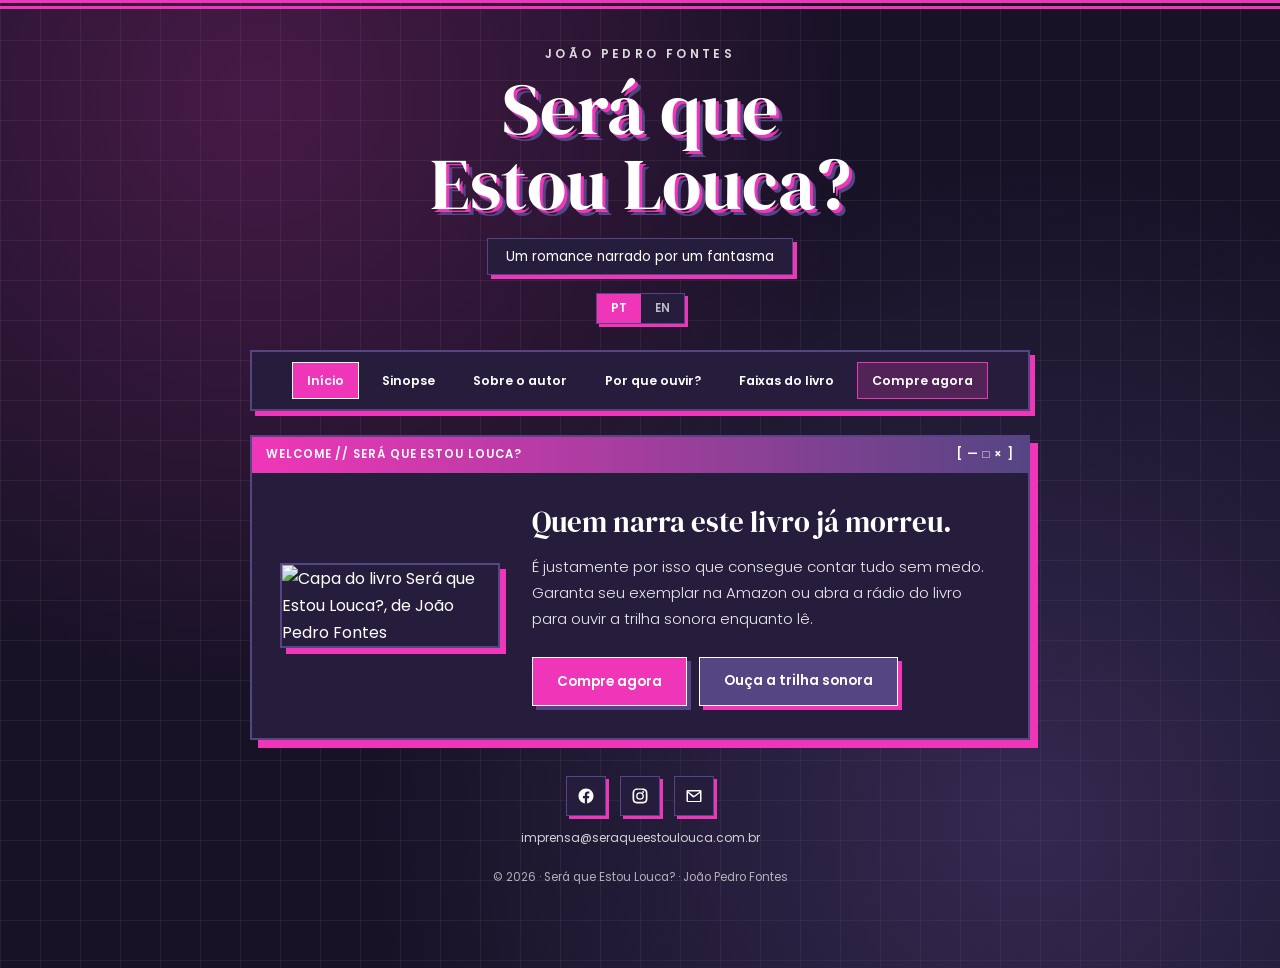
==== commit 3d4a2c8b: "Update index.html" ====
--- a/index.html
+++ b/index.html
@@ -4,17 +4,59 @@
 <meta charset="UTF-8">
 <meta name="viewport" content="width=device-width, initial-scale=1.0">
 <title>Será que Estou Louca? — João Pedro Fontes</title>
-<link rel="stylesheet" href="vapor.css">
+<link href="https://fonts.googleapis.com/css2?family=DM+Serif+Display:ital@0;1&family=Poppins:ital,wght@0,300;0,400;0,500;0,600;0,700;1,300;1,400&display=swap" rel="stylesheet">
 <style>
+:root {
+  --white: #ffffff;
+  --purple: #554583;
+  --purple-dark: #251d3b;
+  --purple-deep: #171226;
+  --pink: #f036b8;
+}
+
+*, *::before, *::after {
+  margin: 0;
+  padding: 0;
+  box-sizing: border-box;
+}
+
+body {
+  background-color: var(--purple-deep);
+  background-image:
+    radial-gradient(circle at 20% 10%, rgba(240, 54, 184, 0.22), transparent 45%),
+    radial-gradient(circle at 80% 85%, rgba(85, 69, 131, 0.45), transparent 50%),
+    linear-gradient(to right, rgba(255, 255, 255, 0.06) 1px, transparent 1px),
+    linear-gradient(to bottom, rgba(255, 255, 255, 0.06) 1px, transparent 1px);
+  background-size: 100% 100%, 100% 100%, 40px 40px, 40px 40px;
+  color: var(--white);
+  font-family: "Poppins", sans-serif;
+  min-height: 100vh;
+  overflow-x: hidden;
+  line-height: 1.7;
+}
+
+body::after {
+  content: "";
+  position: fixed;
+  top: 0; left: 0; right: 0;
+  height: 12px;
+  background: repeating-linear-gradient(
+    to bottom,
+    var(--pink) 0px, var(--pink) 3px,
+    transparent 3px, transparent 6px
+  );
+  z-index: 90;
+  pointer-events: none;
+}
+
 .hc-container {
-  max-width: 780px;
+  max-width: 820px;
   margin: 0 auto;
-  padding: 40px 20px 64px;
+  padding: 44px 20px 80px;
   position: relative;
   z-index: 1;
 }
 
-/* Cabeçalho Limpo e Marcante */
 .hc-hero {
   text-align: center;
   margin-bottom: 24px;
@@ -25,67 +67,99 @@
   font-weight: 600;
   letter-spacing: 0.28em;
   text-transform: uppercase;
-  color: var(--steel);
+  color: var(--white);
+  opacity: 0.85;
   margin-bottom: 8px;
 }
 
 .hc-main-title {
-  font-family: "DM Serif Display", serif !important;
-  font-size: clamp(2.6rem, 7vw, 4.6rem) !important;
-  line-height: 1.02 !important;
-  color: #fff !important;
+  font-family: "DM Serif Display", serif;
+  font-size: clamp(2.6rem, 7vw, 4.5rem);
+  font-weight: 400;
+  line-height: 1.04;
+  color: var(--white);
   text-shadow:
     3px 3px 0px var(--pink),
-    6px 6px 0px var(--purple) !important;
-  margin-bottom: 14px !important;
+    6px 6px 0px var(--purple);
+  margin-bottom: 16px;
 }
 
 .hc-sub-tag {
   display: inline-block;
-  background: var(--win-bg);
+  background: var(--purple-dark);
+  color: var(--white);
   border: 1px solid var(--purple);
   box-shadow: 4px 4px 0 var(--pink);
-  padding: 6px 16px;
+  padding: 6px 18px;
   font-size: 0.85rem;
-  color: var(--muted);
-}
-
-/* Barra de Navegação Estilo Portal Retrô */
+}
+
+.lang-toggle {
+  display: flex;
+  margin: 18px auto 0;
+  width: fit-content;
+  border: 1px solid var(--purple);
+  background: var(--purple-dark);
+  box-shadow: 3px 3px 0 var(--pink);
+}
+.lang-btn {
+  background: none;
+  border: none;
+  color: var(--white);
+  opacity: 0.7;
+  font-family: "Poppins", sans-serif;
+  font-size: 0.72rem;
+  font-weight: 600;
+  padding: 6px 14px;
+  cursor: pointer;
+}
+.lang-btn.active {
+  background: var(--pink);
+  opacity: 1;
+}
+
 .hc-nav {
-  background: var(--win-bg);
+  background: var(--purple-dark);
   border: 2px solid var(--purple);
   box-shadow: 5px 5px 0 var(--pink);
   padding: 10px 14px;
-  margin: 26px auto 18px;
+  margin: 26px auto 24px;
   display: flex;
   flex-wrap: wrap;
   justify-content: center;
   gap: 8px;
 }
 
-.hc-nav a {
-  color: var(--text);
+.hc-nav button, .hc-nav a {
+  background: transparent;
+  border: 1px solid transparent;
+  color: var(--white);
   text-decoration: none;
+  font-family: "Poppins", sans-serif;
   font-size: 0.78rem;
   font-weight: 600;
   padding: 7px 14px;
-  border: 1px solid transparent;
+  cursor: pointer;
   transition: all 0.15s;
 }
 
-.hc-nav a.active,
+.hc-nav button.active,
+.hc-nav button:hover,
 .hc-nav a:hover {
   background: var(--pink);
-  color: #fff;
-  border-color: #ff85d8;
-}
-
-/* Janela Principal com Capa + Ação Imediata */
+  color: var(--white);
+  border-color: var(--white);
+}
+
+.hc-nav a.nav-buy-btn {
+  border: 1px solid var(--pink);
+  background: rgba(240, 54, 184, 0.22);
+}
+
 .hc-window {
-  background: var(--win-bg);
+  background: var(--purple-dark);
   border: 2px solid var(--purple);
   box-shadow: 8px 8px 0 var(--pink);
-  margin-top: 24px;
 }
 
 .hc-win-bar {
@@ -97,39 +171,45 @@
   font-size: 0.72rem;
   font-weight: 600;
   letter-spacing: 0.08em;
-  color: #fff;
-}
+  color: var(--white);
+}
+
+.tab-view { display: none; }
+.tab-view.active { display: block; }
 
 .hc-win-body {
   padding: 32px 28px;
   display: grid;
-  grid-template-columns: 210px 1fr;
+  grid-template-columns: 220px 1fr;
   gap: 32px;
   align-items: center;
 }
 
-.hc-win-body .cover-img {
+.cover-img {
   width: 100%;
-  max-width: 210px;
+  max-width: 220px;
   display: block;
   margin: 0 auto;
+  border: 2px solid var(--purple);
+  box-shadow: 6px 6px 0 var(--pink);
 }
 
 .hc-win-content h2 {
   font-family: "DM Serif Display", serif;
-  font-size: 1.75rem;
+  font-size: 1.8rem;
   font-weight: 400;
-  color: #fff;
+  color: var(--white);
   line-height: 1.2;
-  margin-bottom: 12px;
+  margin-bottom: 14px;
 }
 
 .hc-win-content p {
-  color: var(--muted);
-  font-size: 0.92rem;
+  color: var(--white);
+  opacity: 0.9;
+  font-size: 0.94rem;
   font-weight: 300;
   line-height: 1.75;
-  margin-bottom: 22px;
+  margin-bottom: 24px;
 }
 
 .hc-actions {
@@ -138,50 +218,325 @@
   gap: 12px;
 }
 
-/* Atalhos Rápidos (Estilo Selos Retrô Legíveis) */
-.quick-links {
+.btn-primary {
+  background: var(--pink);
+  color: var(--white);
+  font-family: "Poppins", sans-serif;
+  font-size: 0.85rem;
+  font-weight: 600;
+  border: 1px solid var(--white);
+  box-shadow: 4px 4px 0 var(--purple);
+  padding: 12px 24px;
+  text-decoration: none;
+  display: inline-block;
+  cursor: pointer;
+  transition: transform 0.15s, box-shadow 0.15s;
+}
+.btn-primary:hover {
+  transform: translate(2px, 2px);
+  box-shadow: 2px 2px 0 var(--purple);
+}
+
+.btn-secondary {
+  background: var(--purple);
+  color: var(--white);
+  font-family: "Poppins", sans-serif;
+  font-size: 0.85rem;
+  font-weight: 600;
+  border: 1px solid var(--white);
+  box-shadow: 4px 4px 0 var(--pink);
+  padding: 12px 24px;
+  text-decoration: none;
+  display: inline-block;
+  cursor: pointer;
+  transition: transform 0.15s, box-shadow 0.15s;
+}
+.btn-secondary:hover {
+  transform: translate(2px, 2px);
+  box-shadow: 2px 2px 0 var(--pink);
+}
+
+.inner-pad {
+  padding: 32px 28px;
+}
+.inner-pad h2 {
+  font-family: "DM Serif Display", serif;
+  font-size: 1.9rem;
+  font-weight: 400;
+  margin-bottom: 6px;
+}
+.inner-role {
+  font-size: 0.78rem;
+  text-transform: uppercase;
+  letter-spacing: 0.14em;
+  color: var(--pink);
+  font-weight: 600;
+  margin-bottom: 22px;
+}
+.inner-pad p {
+  font-size: 0.95rem;
+  font-weight: 300;
+  margin-bottom: 16px;
+  opacity: 0.92;
+}
+.pull-quote {
+  background: var(--purple-deep);
+  border-left: 4px solid var(--pink);
+  border-top: 1px solid var(--purple);
+  border-right: 1px solid var(--purple);
+  border-bottom: 1px solid var(--purple);
+  padding: 16px 20px;
+  margin: 24px 0;
+  font-style: italic;
+}
+
+.author-layout {
   display: grid;
-  grid-template-columns: repeat(3, 1fr);
+  grid-template-columns: 150px 1fr;
+  gap: 24px;
+  align-items: start;
+}
+.author-photo {
+  width: 100%;
+  aspect-ratio: 1;
+  object-fit: cover;
+  border: 2px solid var(--purple);
+  box-shadow: 5px 5px 0 var(--pink);
+}
+
+.disc-tabs {
+  display: flex;
+  gap: 6px;
+  margin-bottom: 18px;
+  flex-wrap: wrap;
+}
+.disc-tab {
+  background: var(--purple-deep);
+  color: var(--white);
+  border: 1px solid var(--purple);
+  font-family: "DM Serif Display", serif;
+  font-size: 1rem;
+  padding: 8px 16px;
+  cursor: pointer;
+}
+.disc-tab.active {
+  background: var(--pink);
+  border-color: var(--white);
+}
+.track-item {
+  border-bottom: 1px solid rgba(255, 255, 255, 0.12);
+  padding: 12px 8px;
+  cursor: pointer;
+}
+.track-item:hover { background: rgba(240, 54, 184, 0.1); }
+.track-row {
+  display: flex;
+  align-items: center;
+  justify-content: space-between;
+  gap: 12px;
+}
+.track-meta { min-width: 0; }
+.track-num {
+  font-family: "DM Serif Display", serif;
+  color: var(--pink);
+  margin-right: 8px;
+}
+.track-name { font-weight: 600; font-size: 0.92rem; }
+.track-art { font-size: 0.78rem; opacity: 0.75; }
+.track-note {
+  display: none;
+  margin-top: 10px;
+  padding: 12px;
+  background: var(--purple-deep);
+  border-left: 3px solid var(--pink);
+  font-size: 0.85rem;
+  font-weight: 300;
+}
+.track-item.open .track-note { display: block; }
+.mini-play {
+  background: var(--pink);
+  color: var(--white);
+  border: 1px solid var(--white);
+  width: 32px;
+  height: 32px;
+  flex-shrink: 0;
+  cursor: pointer;
+  font-weight: 700;
+}
+
+/* POP-UP PLAYER FLUTUANTE NO INDEX */
+.radio-popup {
+  position: fixed;
+  bottom: 24px;
+  right: 24px;
+  width: 290px;
+  background: var(--purple-dark);
+  border: 2px solid var(--purple);
+  box-shadow: 7px 7px 0 var(--pink);
+  z-index: 9999;
+  display: none;
+  flex-direction: column;
+  user-select: none;
+}
+.radio-popup.open { display: flex; }
+
+.rp-bar {
+  background: linear-gradient(90deg, var(--pink), var(--purple));
+  padding: 7px 10px;
+  display: flex;
+  justify-content: space-between;
+  align-items: center;
+  font-size: 0.68rem;
+  font-weight: 700;
+  letter-spacing: 0.08em;
+  cursor: grab;
+}
+.rp-bar:active { cursor: grabbing; }
+.rp-win-btns { display: flex; gap: 4px; }
+.rp-win-btn {
+  background: var(--purple-deep);
+  color: var(--white);
+  border: 1px solid var(--white);
+  width: 18px;
+  height: 18px;
+  font-size: 11px;
+  line-height: 14px;
+  text-align: center;
+  cursor: pointer;
+}
+
+.rp-body { padding: 14px; display: flex; flex-direction: column; gap: 10px; }
+
+.rp-login-box {
+  background: var(--purple-deep);
+  border: 1px solid var(--purple);
+  padding: 16px 12px;
+  text-align: center;
+}
+.rp-login-box p {
+  font-size: 0.8rem;
+  margin-bottom: 12px;
+  line-height: 1.5;
+}
+
+.rp-player-box { display: none; flex-direction: column; gap: 10px; }
+.rp-player-box.active { display: flex; }
+
+.rp-status {
+  display: flex;
+  justify-content: space-between;
+  font-size: 0.68rem;
+  font-weight: 600;
+  color: var(--pink);
+  letter-spacing: 0.06em;
+}
+.rp-lcd {
+  background: var(--purple-deep);
+  border: 1px solid var(--purple);
+  padding: 8px 10px;
+}
+.rp-title {
+  font-family: "DM Serif Display", serif;
+  font-size: 1.05rem;
+  white-space: nowrap;
+  overflow: hidden;
+  text-overflow: ellipsis;
+}
+.rp-artist {
+  font-size: 0.74rem;
+  opacity: 0.8;
+}
+.rp-ctrls {
+  display: grid;
+  grid-template-columns: 1fr 1.2fr 1fr 1.2fr;
+  gap: 5px;
+}
+.rp-btn {
+  background: var(--purple);
+  color: var(--white);
+  border: 1px solid var(--white);
+  font-family: "Poppins", sans-serif;
+  font-size: 0.68rem;
+  font-weight: 600;
+  padding: 7px 4px;
+  cursor: pointer;
+}
+.rp-btn:hover, .rp-btn.pink { background: var(--pink); }
+
+.rp-cover-wrap {
+  position: relative;
+  width: 100%;
+  aspect-ratio: 1;
+  background: var(--purple-deep);
+  border: 1px solid var(--purple);
+  overflow: hidden;
+}
+.rp-cover-wrap img {
+  width: 100%;
+  height: 100%;
+  object-fit: cover;
+  display: block;
+}
+.rp-cover-tag {
+  position: absolute;
+  bottom: 0; left: 0; right: 0;
+  background: rgba(23, 18, 38, 0.9);
+  border-top: 1px solid var(--pink);
+  padding: 5px;
+  text-align: center;
+  font-size: 0.65rem;
+  font-weight: 600;
+  letter-spacing: 0.08em;
+}
+
+.rp-vol {
+  display: flex;
+  align-items: center;
+  gap: 8px;
+  font-size: 0.68rem;
+  font-weight: 600;
+}
+.rp-vol input { flex: 1; accent-color: var(--pink); cursor: pointer; }
+
+.rp-drag-tip {
+  background: var(--purple-deep);
+  border-top: 1px solid var(--purple);
+  text-align: center;
+  font-size: 0.62rem;
+  opacity: 0.75;
+  padding: 4px;
+}
+
+.radio-popup.minimized .rp-cover-wrap,
+.radio-popup.minimized .rp-vol { display: none; }
+
+.social-row {
+  display: flex;
+  justify-content: center;
   gap: 14px;
-  margin-top: 24px;
-}
-
-.q-card {
-  background: var(--win-bg);
+  margin-top: 36px;
+}
+.social-btn {
+  width: 40px;
+  height: 40px;
+  background: var(--purple-dark);
   border: 1px solid var(--purple);
-  box-shadow: 4px 4px 0 var(--blue);
-  padding: 16px;
+  box-shadow: 3px 3px 0 var(--pink);
+  color: var(--white);
+  display: flex;
+  align-items: center;
+  justify-content: center;
   text-decoration: none;
-  color: #fff;
-  transition: transform 0.15s, border-color 0.15s;
-}
-.q-card:hover {
-  border-color: var(--pink);
-  box-shadow: 4px 4px 0 var(--pink);
-  transform: translateY(-2px);
-}
-.q-card b {
-  display: block;
-  font-family: "DM Serif Display", serif;
-  font-size: 1.1rem;
-  font-weight: 400;
-  color: #fff;
-  margin-bottom: 4px;
-}
-.q-card span {
-  font-size: 0.78rem;
-  color: var(--muted);
-  display: block;
-}
+}
+.social-btn:hover { background: var(--pink); }
 
 @media (max-width: 640px) {
-  .hc-win-body {
-    grid-template-columns: 1fr;
-    text-align: center;
-    padding: 24px 20px;
-  }
+  .hc-win-body { grid-template-columns: 1fr; text-align: center; padding: 24px 18px; }
   .hc-actions { justify-content: center; }
-  .quick-links { grid-template-columns: 1fr; }
+  .author-layout { grid-template-columns: 1fr; }
+  .author-photo { max-width: 140px; }
+  .radio-popup { left: 12px; right: 12px; bottom: 12px; width: auto; }
+  .rp-cover-wrap { display: none; }
 }
 </style>
 </head>
@@ -191,60 +546,111 @@
   <header class="hc-hero">
     <p class="hc-kicker">João Pedro Fontes</p>
     <h1 class="hc-main-title" data-i18n="title">Será que<br>Estou Louca?</h1>
-    <p class="hc-sub-tag" data-key="home_hero_sub">Um romance narrado por um fantasma</p>
+    <p class="hc-sub-tag" data-i18n="hero_sub">Um romance narrado por um fantasma</p>
 
     <div class="lang-toggle">
-      <button class="lang-btn active" id="btn-pt" onclick="setLang('pt')">PT</button>
-      <button class="lang-btn" id="btn-en" onclick="setLang('en')">EN</button>
+      <button type="button" class="lang-btn active" id="btn-pt" onclick="setLang('pt')">PT</button>
+      <button type="button" class="lang-btn" id="btn-en" onclick="setLang('en')">EN</button>
     </div>
   </header>
 
   <nav class="hc-nav">
-    <a href="/" class="active">Início</a>
-    <a href="sinopse" data-i18n="nav_synopsis">Sinopse</a>
-    <a href="sobre-o-autor" data-i18n="nav_author">Sobre o autor</a>
-    <a href="por-que-ouvir" data-i18n="nav_why">Por que ouvir?</a>
-    <a href="escute" data-i18n="nav_listen">Ouça enquanto lê</a>
-    <a href="compre-agora" data-i18n="nav_buy">Compre agora</a>
+    <button type="button" class="active" onclick="showTab('inicio', this)" data-i18n="nav_home">Início</button>
+    <button type="button" onclick="showTab('sinopse', this)" data-i18n="nav_synopsis">Sinopse</button>
+    <button type="button" onclick="showTab('autor', this)" data-i18n="nav_author">Sobre o autor</button>
+    <button type="button" onclick="showTab('porque', this)" data-i18n="nav_why">Por que ouvir?</button>
+    <button type="button" onclick="showTab('trilha', this)" data-i18n="nav_listen">Faixas do livro</button>
+    <a class="nav-buy-btn" href="https://a.co/d/0guFeMn5" target="_blank" rel="noopener" data-i18n="nav_buy">Compre agora</a>
   </nav>
 
-  <!-- JANELA PRINCIPAL -->
   <section class="hc-window">
     <div class="hc-win-bar">
-      <span>WELCOME // SERÁ QUE ESTOU LOUCA?</span>
+      <span id="winBarTitle">WELCOME // SERÁ QUE ESTOU LOUCA?</span>
       <span>[ — □ × ]</span>
     </div>
-    <div class="hc-win-body">
-      <img class="cover-img" src="https://i.postimg.cc/QNkmfV7R/capa-png.png" alt="Capa do livro Será que Estou Louca?, de João Pedro Fontes">
-      <div class="hc-win-content">
-        <h2 data-i18n="welcome_h2">Quem narra este livro já morreu.</h2>
-        <p data-key="home_presale_txt">É justamente por isso que consegue contar tudo sem medo. O livro já está em pré-venda — garanta o seu exemplar ou explore a trilha sonora oficial.</p>
+
+    <!-- INÍCIO -->
+    <div class="tab-view active" id="view-inicio">
+      <div class="hc-win-body">
+        <img class="cover-img" src="https://i.imgur.com/dgWxjNX.jpeg" alt="Capa do livro Será que Estou Louca?, de João Pedro Fontes">
+        <div class="hc-win-content">
+          <h2 data-i18n="welcome_h2">Quem narra este livro já morreu.</h2>
+          <p data-i18n="welcome_p">É justamente por isso que consegue contar tudo sem medo. Garanta seu exemplar na Amazon ou abra a rádio do livro para ouvir a trilha sonora enquanto lê.</p>
+          <div class="hc-actions">
+            <a class="btn-primary" href="https://a.co/d/0guFeMn5" target="_blank" rel="noopener" data-i18n="buy_btn">Compre agora</a>
+            <button type="button" class="btn-secondary" onclick="openRadioPopup()" data-i18n="listen_cta">Ouça a trilha sonora</button>
+          </div>
+        </div>
+      </div>
+    </div>
+
+    <!-- SINOPSE -->
+    <div class="tab-view" id="view-sinopse">
+      <div class="inner-pad">
+        <h2 data-i18n="sin_h2">Sinopse</h2>
+        <p class="inner-role" data-i18n="sin_role">Autoficção · Português · Impresso e Digital</p>
+        <p>Quem narra este livro já morreu. E é justamente por isso que consegue contar tudo sem medo.</p>
+        <p>"Será que estou louca?" acompanha uma relação que começou como paixão e foi virando, capítulo a capítulo, um exercício silencioso de duvidar da própria percepção. A pessoa que narra revisita cada fase: a euforia do início, os primeiros sinais ignorados, as frases que reescreviam a realidade até fazer a vítima se sentir a culpada, a terapia que devolveu palavras para nomear o que estava acontecendo, e a saída, que não teve nada de cinematográfica.</p>
+        <p>No fundo da história corre outra pergunta, menos falada mas igual de urgente: o que fazer com o tempo quando o corpo pode acabar antes do previsto. A narradora convive com PFIC, doença hepática rara, e é não binária num mundo que ainda insiste em pedir explicações para as duas coisas.</p>
+        <div class="pull-quote">"Será que estou louca?" pergunta o título. O livro inteiro responde: não, você só duvidou de si mesma tempo demais.</div>
         <div class="hc-actions">
-          <a class="btn-presale" href="compre-agora" data-i18n="presale_btn">Garantir exemplar</a>
-          <a class="btn-secondary" href="escute" data-i18n="listen_cta">Ouça a trilha sonora</a>
+          <a class="btn-primary" href="https://a.co/d/0guFeMn5" target="_blank" rel="noopener" data-i18n="buy_btn">Compre agora</a>
+          <button type="button" class="btn-secondary" onclick="openRadioPopup()" data-i18n="listen_cta">Ouça a trilha sonora</button>
         </div>
       </div>
     </div>
+
+    <!-- SOBRE O AUTOR -->
+    <div class="tab-view" id="view-autor">
+      <div class="inner-pad">
+        <div class="author-layout">
+          <img class="author-photo" src="https://i.imgur.com/w3ccKR2.jpeg" alt="João Pedro Fontes">
+          <div>
+            <h2>João Pedro Fontes</h2>
+            <p class="inner-role">Natal, RN · Autoficção · PFIC</p>
+            <p>João Pedro Fontes nasceu e mora em Natal. Formado em Comunicação Social, passou anos escrevendo para marcas antes de escrever para si mesmo. "Será que estou louca?" é o primeiro livro.</p>
+            <p>É uma pessoa não binária vivendo com PFIC, uma doença hepática rara. Essa convivência com um corpo que pode falhar antes da hora aparece no livro sem pedir licença: é o motivo pelo qual a história é contada por um fantasma, alguém que já sabe como tudo termina e ainda assim insiste em voltar para contar do começo.</p>
+            <div class="pull-quote">"Escrevo porque um fantasma não tem mais nada a perder ao dizer a verdade."</div>
+            <a class="btn-primary" href="https://a.co/d/0guFeMn5" target="_blank" rel="noopener" data-i18n="buy_btn">Compre agora</a>
+          </div>
+        </div>
+      </div>
+    </div>
+
+    <!-- POR QUE OUVIR -->
+    <div class="tab-view" id="view-porque">
+      <div class="inner-pad">
+        <h2>Por que ouvir antes de ler?</h2>
+        <p class="inner-role">Uma música por capítulo, na ordem exata do livro</p>
+        <p>Cada capítulo de "Será que estou louca?" nasceu com uma música tocando ao lado. Não como trilha decorativa colocada depois, pronta para dar clima. As dezenove faixas vieram primeiro. O texto se ajustou a elas, não o contrário.</p>
+        <p>Ler o livro sem a playlist funciona. Ler com ela funciona diferente: o corpo chega ao capítulo já sabendo alguma coisa que a cabeça só vai entender duas páginas depois. É essa defasagem proposital, entre sentir e entender, que a trilha sonora entrega.</p>
+        <div class="pull-quote">Não é trilha sonora de fundo. É a temperatura emocional de cada capítulo, entregue três minutos antes de você chegar nele.</div>
+        <div class="hc-actions">
+          <button type="button" class="btn-primary" onclick="openRadioPopup()" data-i18n="listen_cta">Ouça a trilha sonora</button>
+          <a class="btn-secondary" href="https://a.co/d/0guFeMn5" target="_blank" rel="noopener" data-i18n="buy_btn">Compre agora</a>
+        </div>
+      </div>
+    </div>
+
+    <!-- FAIXAS DO LIVRO -->
+    <div class="tab-view" id="view-trilha">
+      <div class="inner-pad">
+        <h2>Biblioteca Musical</h2>
+        <p class="inner-role">Clique na faixa para ler a história ou dê play para ouvir no player flutuante</p>
+        <div class="disc-tabs">
+          <button type="button" class="disc-tab active" onclick="filterDisc('all', this)">Todas (20)</button>
+          <button type="button" class="disc-tab" onclick="filterDisc('A', this)">Lado A (I–V)</button>
+          <button type="button" class="disc-tab" onclick="filterDisc('B', this)">Lado B (VI–X)</button>
+          <button type="button" class="disc-tab" onclick="filterDisc('C', this)">Lado C (XI–XV)</button>
+          <button type="button" class="disc-tab" onclick="filterDisc('BONUS', this)">Bônus</button>
+        </div>
+        <div id="trackListContainer"></div>
+      </div>
+    </div>
   </section>
 
-  <!-- ATALHOS RÁPIDOS -->
-  <div class="quick-links">
-    <a class="q-card" href="sinopse">
-      <b data-i18n="card_sin_t">A História</b>
-      <span data-i18n="card_sin_s">Leia a sinopse completa do romance</span>
-    </a>
-    <a class="q-card" href="escute">
-      <b data-i18n="card_mus_t">19 Faixas</b>
-      <span data-i18n="card_mus_s">Ouça o disco capítulo por capítulo no Spotify</span>
-    </a>
-    <a class="q-card" href="sobre-o-autor">
-      <b data-i18n="card_aut_t">O Autor</b>
-      <span data-i18n="card_aut_s">Conheça João Pedro Fontes</span>
-    </a>
-  </div>
-
   <!-- REDES E RODAPÉ -->
-  <div class="social-row" style="margin-top:36px;">
+  <div class="social-row">
     <a class="social-btn" href="https://facebook.com/seraqueestoulouca" target="_blank" rel="noopener" aria-label="Facebook">
       <svg viewBox="0 0 24 24" width="18" height="18" fill="currentColor"><path d="M22 12.06C22 6.51 17.52 2 12 2S2 6.51 2 12.06c0 5 3.66 9.15 8.44 9.94v-7.03H7.9v-2.9h2.54V9.85c0-2.5 1.49-3.89 3.77-3.89 1.09 0 2.23.2 2.23.2v2.46h-1.26c-1.24 0-1.63.77-1.63 1.56v1.88h2.78l-.44 2.9h-2.34V22c4.78-.8 8.44-4.95 8.44-9.94Z"/></svg>
     </a>
@@ -255,69 +661,74 @@
       <svg viewBox="0 0 24 24" width="18" height="18" fill="currentColor"><path d="M2 5.5A1.5 1.5 0 0 1 3.5 4h17A1.5 1.5 0 0 1 22 5.5v13a1.5 1.5 0 0 1-1.5 1.5h-17A1.5 1.5 0 0 1 2 18.5v-13Zm2.2.5 7.3 5.47a.8.8 0 0 0 .96 0L19.8 6H4.2ZM4 8.1v10.4h16V8.1l-7.02 5.26a2.6 2.6 0 0 1-3.06 0L4 8.1Z"/></svg>
     </a>
   </div>
-  <p class="social-note" style="text-align:center; font-size:0.75rem; margin-top:10px;"><a href="mailto:imprensa@seraqueestoulouca.com.br" style="color:var(--muted);">imprensa@seraqueestoulouca.com.br</a></p>
-  <footer style="margin-top:24px; text-align:center; font-size:0.72rem; color:var(--muted);"><p>© 2026 · Será que Estou Louca? · João Pedro Fontes</p></footer>
+  <p style="text-align:center; font-size:0.75rem; margin-top:12px;"><a href="mailto:imprensa@seraqueestoulouca.com.br" style="color:var(--white); opacity:0.8; text-decoration:none;">imprensa@seraqueestoulouca.com.br</a></p>
+  <footer style="margin-top:20px; text-align:center; font-size:0.72rem; opacity:0.65;"><p>© 2026 · Será que Estou Louca? · João Pedro Fontes</p></footer>
 </div>
 
+<!-- PLAYER POP-UP FLUTUANTE -->
+<div class="radio-popup" id="radioPopup">
+  <div class="rp-bar" id="rpDragHandle">
+    <span>● LOUCA RADIO // SPOTIFY</span>
+    <div class="rp-win-btns">
+      <button type="button" class="rp-win-btn" onclick="toggleMinPopup()" title="Minimizar">_</button>
+      <button type="button" class="rp-win-btn" onclick="closeRadioPopup()" title="Fechar">×</button>
+    </div>
+  </div>
+
+  <div class="rp-body">
+    <div class="rp-login-box" id="rpLoginView">
+      <p data-i18n="sp_login_msg">Conecte sua conta Spotify Premium para ouvir a trilha sonora completa do livro.</p>
+      <button type="button" class="btn-primary" style="width:100%; padding:10px;" onclick="loginSpotify()" data-i18n="sp_login_btn">Entrar com Spotify</button>
+    </div>
+
+    <div class="rp-player-box" id="rpPlayerView">
+      <div class="rp-status">
+        <span id="rpState">CONECTANDO...</span>
+        <span id="rpTrackNum">TRACK 01/20</span>
+      </div>
+      <div class="rp-lcd">
+        <div class="rp-title" id="rpTitle">Carregando trilha...</div>
+        <div class="rp-artist" id="rpArtist">Será que Estou Louca?</div>
+      </div>
+      <div class="rp-ctrls">
+        <button type="button" class="rp-btn" onclick="prevTrack()" title="Anterior">◀◀</button>
+        <button type="button" class="rp-btn pink" onclick="togglePlay()" id="rpPlayBtn">▶ / ❚❚</button>
+        <button type="button" class="rp-btn" onclick="nextTrack()" title="Próxima">▶▶</button>
+        <button type="button" class="rp-btn" onclick="toggleMute()" id="rpMuteBtn">MUTE</button>
+      </div>
+      <div class="rp-cover-wrap">
+        <img id="rpCover" src="https://i.imgur.com/dgWxjNX.jpeg" alt="Capa">
+        <div class="rp-cover-tag" id="rpCapTag">TRILHA OFICIAL DO LIVRO</div>
+      </div>
+      <div class="rp-vol">
+        <span>VOL</span>
+        <input type="range" id="rpVolSlider" min="0" max="1" step="0.05" value="0.8" oninput="setVol(this.value)">
+      </div>
+    </div>
+  </div>
+  <div class="rp-drag-tip">ARRASTE A BARRA SUPERIOR PARA MOVER</div>
+</div>
+
+<script src="https://sdk.scdn.co/spotify-player.js"></script>
 <script>
-const LANG_DATA = {
-  pt: {
-    title: "Será que<br>Estou Louca?",
-    nav_author: "Sobre o autor",
-    nav_synopsis: "Sinopse",
-    nav_why: "Por que ouvir?",
-    nav_listen: "Ouça enquanto lê",
-    nav_buy: "Compre agora",
-    welcome_h2: "Quem narra este livro já morreu.",
-    presale_btn: "Garantir exemplar",
-    listen_cta: "Ouça a trilha sonora",
-    card_sin_t: "A História",
-    card_sin_s: "Leia a sinopse completa do romance",
-    card_mus_t: "19 Faixas",
-    card_mus_s: "Ouça o disco capítulo por capítulo no Spotify",
-    card_aut_t: "O Autor",
-    card_aut_s: "Conheça João Pedro Fontes",
-    home_hero_sub: "Um romance narrado por um fantasma",
-    home_presale_txt: "É justamente por isso que consegue contar tudo sem medo. O livro já está em pré-venda — garanta o seu exemplar ou explore a trilha sonora oficial."
-  },
-  en: {
-    title: "Am I<br>Going Crazy?",
-    nav_author: "About the author",
-    nav_synopsis: "Synopsis",
-    nav_why: "Why listen?",
-    nav_listen: "Listen while reading",
-    nav_buy: "Buy now",
-    welcome_h2: "The narrator of this book is already dead.",
-    presale_btn: "Get your copy",
-    listen_cta: "Listen to soundtrack",
-    card_sin_t: "The Story",
-    card_sin_s: "Read the full novel synopsis",
-    card_mus_t: "19 Tracks",
-    card_mus_s: "Listen chapter by chapter on Spotify",
-    card_aut_t: "The Author",
-    card_aut_s: "Meet João Pedro Fontes",
-    home_hero_sub: "A novel narrated by a ghost",
-    home_presale_txt: "That is precisely why they can tell everything without fear. Pre-sale is live — get your copy or explore the official soundtrack."
-  }
-};
-
-let currentLang = localStorage.getItem("sq_lang") || "pt";
-function setLang(lang) {
-  currentLang = lang;
-  localStorage.setItem("sq_lang", lang);
-  document.getElementById("btn-pt").classList.toggle("active", lang === "pt");
-  document.getElementById("btn-en").classList.toggle("active", lang === "en");
-  const t = LANG_DATA[lang];
-  document.querySelectorAll("[data-i18n]").forEach(el => {
-    const key = el.dataset.i18n;
-    if (t[key] != null) el.innerHTML = t[key];
-  });
-  document.querySelectorAll("[data-key]").forEach(el => {
-    const key = el.dataset.key;
-    if (t[key] != null) el.textContent = t[key];
-  });
-}
-if (currentLang === "en") setLang("en");
-</script>
-</body>
-</html>
+const TRACKS = [
+  { disc:"A", cap:"I", title:"Out Of Mind", artist:"Tove Lo", uri:"spotify:track:1duoEJxM4GBEICofJAh9Im", desc:"Out Of Mind é sobre negar que alguém tomou conta da sua cabeça. Você se convence de que está bem, que o tempo vai curar, que está seguindo em frente. A música é o momento em que essa mentira racha." },
+  { disc:"A", cap:"II", title:"Let's Not Fall In Love", artist:"BigBang", uri:"spotify:track:6UgkB0xM45TR3Zjqm3GQ6T", desc:"Let's Not Fall In Love é sobre dois que se gostam e sabem que aprofundar vai doer. O pedido é simples: fica essa noite, mas não promete nada. É o aviso que veio antes de tudo." },
+  { disc:"A", cap:"III", title:"Casanova", artist:"Allie X", uri:"spotify:track:1fN3fH8Wcx7SJJwlVFrO5t", desc:"Casanova é sobre saber que alguém é perigoso e ficar mesmo assim. Você vê a má reputação, sente o perigo nos lábios e continua." },
+  { disc:"A", cap:"IV", title:"Nicotine", artist:"Panic! At The Disco", uri:"spotify:track:5Q4H1XkVHxQjnrHCUpS61d", desc:"Nicotine é sobre querer parar e não conseguir. Você sabe que é ruim, corta os laços, e ainda precisa." },
+  { disc:"A", cap:"V", title:"hey you got drugs?", artist:"Tove Lo", uri:"spotify:track:73kadnv7SduzhApfRUv5C0", desc:"hey you got drugs? é sobre usar a noite e as substâncias para não sentir. Só mostra como é quando a festa é o único lugar onde você consegue respirar." },
+  { disc:"B", cap:"VI", title:"Doi D+", artist:"Jaloo", uri:"spotify:track:1CD7hXuEjiUsoqOhleyKb7", desc:"Doi D+ é sobre uma dor que não passa nem quando você tenta se afastar. Só a honestidade de quem ficou no naufrágio sabendo que o mar é a mesma pessoa que afunda." },
+  { disc:"B", cap:"VII", title:"Get Outta My Way", artist:"Kylie Minogue", uri:"spotify:track:2VZ5Vtjn16RThAvaFz3sJZ", desc:"Get Outta My Way é sobre decidir ir embora e já estar indo. Não tem hesitação, não tem última conversa." },
+  { disc:"B", cap:"VIII", title:"Circle The Drain", artist:"Katy Perry", uri:"spotify:track:7s0YfJE6hNNYq9BV26iCw6", desc:"Circle The Drain é sobre perceber que você virou responsável por alguém que não quer ser salvo." },
+  { disc:"B", cap:"IX", title:"Godless", artist:"Banks", uri:"spotify:track:1eTL8yocTmire9gpOn2H2g", desc:"Godless é sobre idolatrar alguém que não acredita em nada. Quando ela vai embora, sobra o vazio de quem perdeu a própria religião." },
+  { disc:"B", cap:"X", title:"Sangrando", artist:"Gaby Amarantos & Potyguara Bardo", uri:"spotify:track:2ArW2y4HFzz1VjGtl7f4xm", desc:"Sangrando é sobre olhar para o lado e perceber que a pessoa sumiu sem explicação. A cura não vem depois da dor. Vem durante." },
+  { disc:"C", cap:"XI", title:"Espumas ao Vento", artist:"Elza Soares", uri:"spotify:track:7KiLniGRlvAHpoxMLYp32P", desc:"Espumas ao Vento é sobre saber que o amor foi real e não conseguir aceitar que acabou." },
+  { disc:"C", cap:"XII", title:"Supercut", artist:"Lorde", uri:"spotify:track:6K8VQ84MqhsoakN5MjrnVR", desc:"Supercut é sobre a versão editada que você guarda de alguém. A compilação é bonita porque você escolheu o que ficou." },
+  { disc:"C", cap:"XIII", title:"Not Cute Anymore", artist:"ILLIT", uri:"spotify:track:1k0JAiH11gHL9dc5dfQjQr", desc:"Not Cute Anymore é sobre parar de se encaixar no que o outro esperava. É só alguém que cansou de ser o que não é." },
+  { disc:"C", cap:"XIV", title:"It's Alright, It's Ok", artist:"Ashley Tisdale", uri:"spotify:track:1bYtKF2sY2wLU6xdVaqIqD", desc:"It's Alright, It's Ok é sobre fechar a porta sem drama. A ponte queimou e tá tudo bem assim." },
+  { disc:"C", cap:"XV", title:"You're On Your Own, Kid", artist:"Taylor Swift", uri:"spotify:track:4D7BCuvgdJlYvlX5QlSQoE", desc:"You're On Your Own, Kid é sobre fechar uma conta que nunca vai ser paga pelo outro. Você sempre esteve por conta própria." },
+  { disc:"BONUS", cap:"★", title:"Who's Afraid of Little Old Me?", artist:"Taylor Swift", uri:"spotify:track:2d8UxVNhJinc8uat9PoM9y", desc:"Sobre alguém que foi tratado como ameaça, como instável. A música apenas confirma: você deveria ter medo mesmo." },
+  { disc:"BONUS", cap:"B1", title:"Amor pra Recordar", artist:"Gaby Amarantos & Liniker", uri:"spotify:track:2olfjOvAFAIaQ8mJp1TFo0", desc:"Ficou nas bônus porque esse sentimento é real: apesar de tudo, houve amor." },
+  { disc:"BONUS", cap:"B2", title:"Strangers", artist:"Halsey ft. Lauren Jauregui", uri:"spotify:track:11EDhDAVDtGPoSar6ootYA", desc:"O diagnóstico mais preciso do que aquela relação era antes de ter nome." },
+  { disc:"BONUS", cap:"B3", title:"Propaganda", artist:"Banks", uri:"spotify:track:3XMBVIWJ19LcePSuM0VLEX", desc:"A frase I can’t save myself é o que o texto inteiro tenta não dizer em voz alta." },
+  { disc:"BONUS", cap:"B4", title:"Não Me Cutuca", artist:"Anitta, Alceu Valença", uri:"spotify:track:
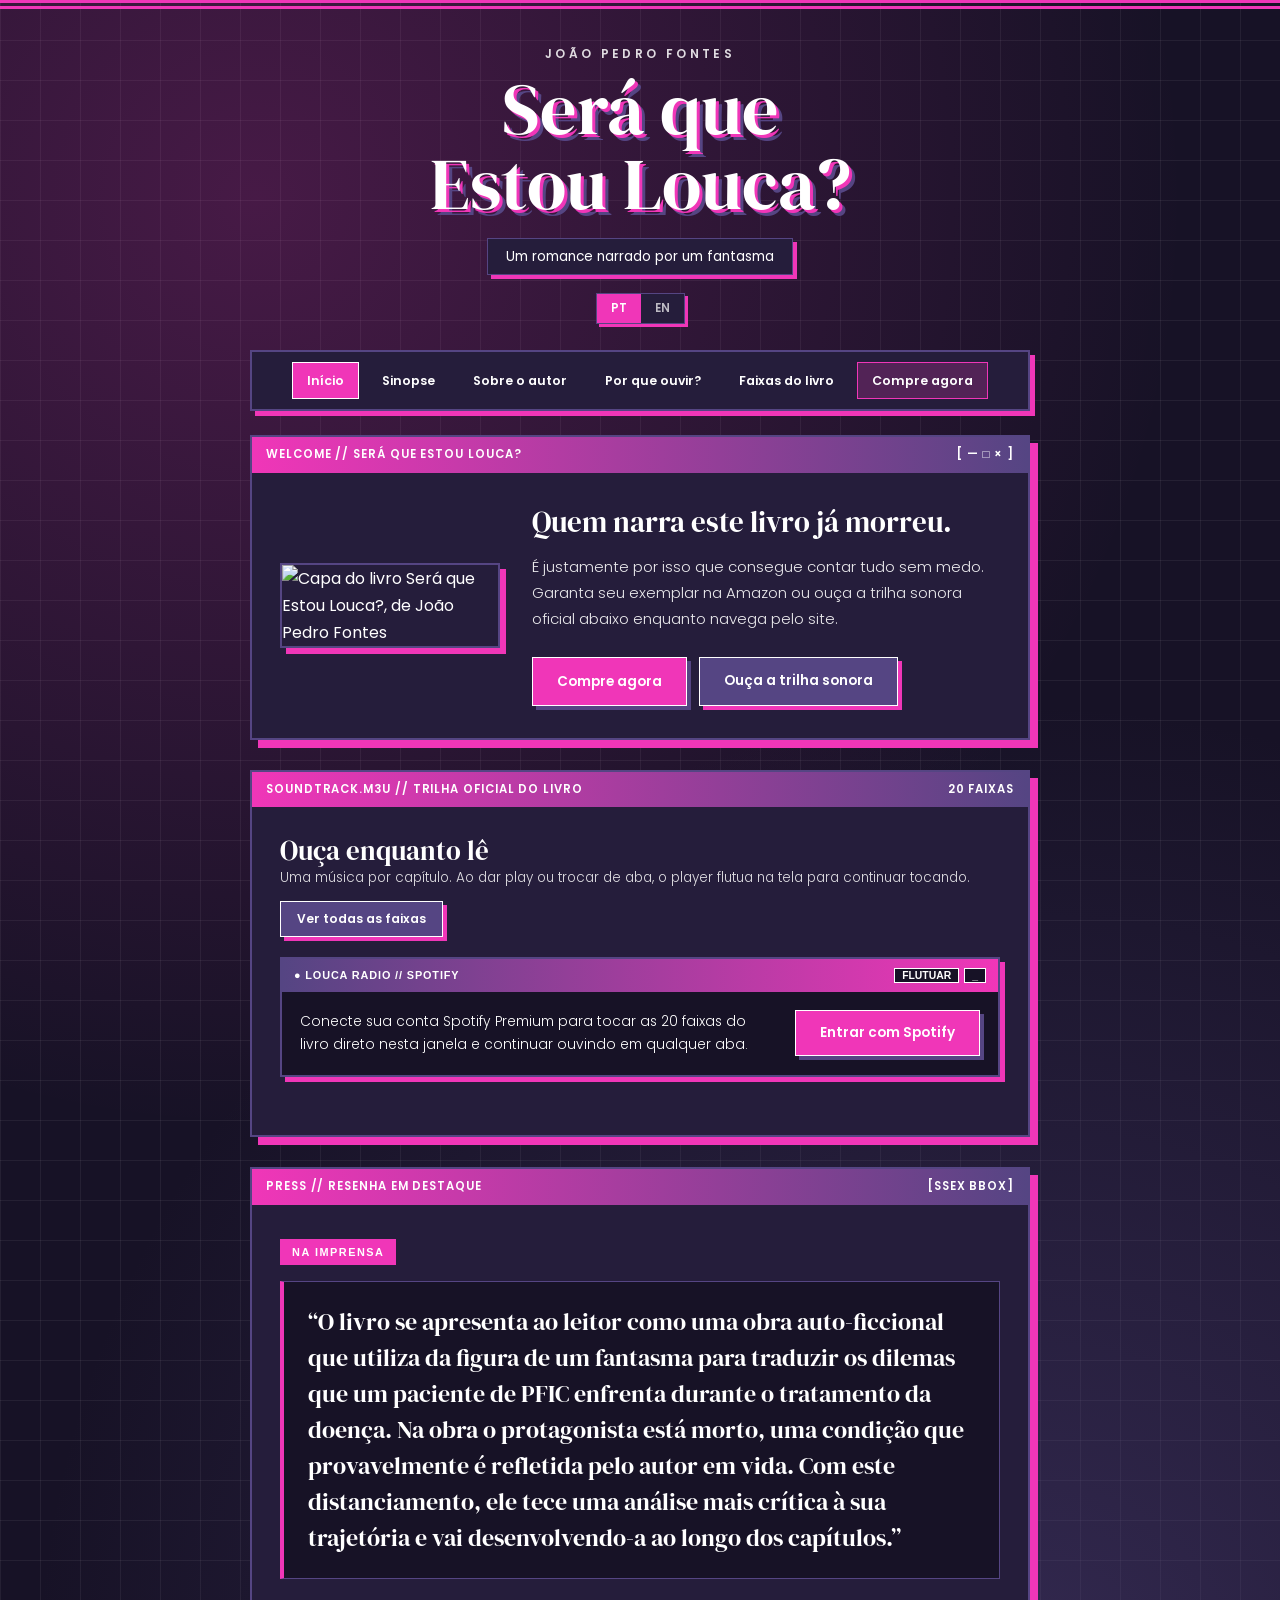
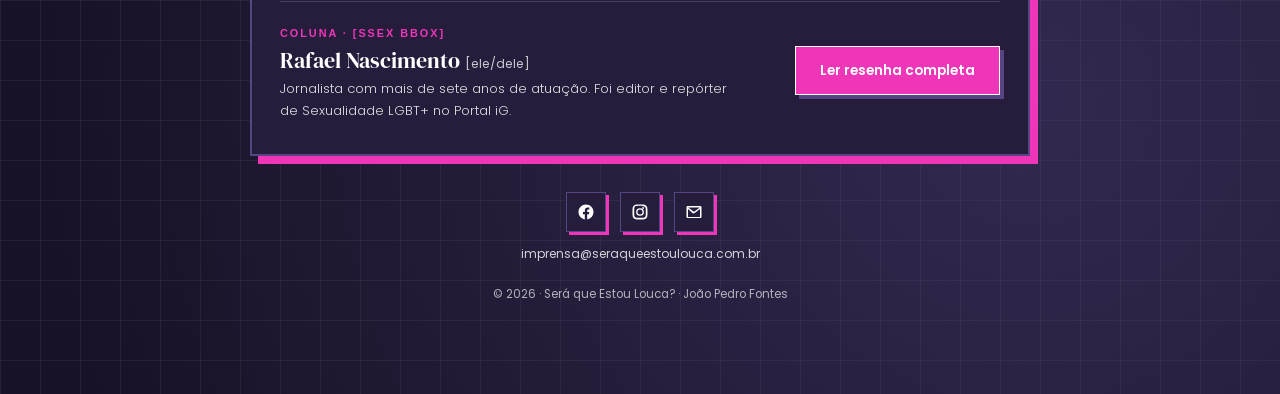
==== commit 7ac798c0: "Update index.html" ====
--- a/index.html
+++ b/index.html
@@ -52,7 +52,7 @@
 .hc-container {
   max-width: 820px;
   margin: 0 auto;
-  padding: 44px 20px 80px;
+  padding: 44px 20px 90px;
   position: relative;
   z-index: 1;
 }
@@ -156,10 +156,12 @@
   background: rgba(240, 54, 184, 0.22);
 }
 
+/* Janelas Estilo Hotline Cafe */
 .hc-window {
   background: var(--purple-dark);
   border: 2px solid var(--purple);
   box-shadow: 8px 8px 0 var(--pink);
+  margin-bottom: 30px;
 }
 
 .hc-win-bar {
@@ -256,9 +258,281 @@
   box-shadow: 2px 2px 0 var(--pink);
 }
 
-.inner-pad {
+/* SEÇÃO DA TRILHA SONORA NA HOME (PLAYER EMBUTIDO QUE VIRA FLUTUANTE) */
+.soundtrack-dock {
+  padding: 28px;
+}
+.sd-header {
+  display: flex;
+  justify-content: space-between;
+  align-items: flex-end;
+  flex-wrap: wrap;
+  gap: 12px;
+  margin-bottom: 20px;
+}
+.sd-header h2 {
+  font-family: "DM Serif Display", serif;
+  font-size: 1.7rem;
+  font-weight: 400;
+  line-height: 1.15;
+}
+.sd-header p {
+  font-size: 0.84rem;
+  opacity: 0.85;
+  font-weight: 300;
+}
+
+/* Placeholder que mantém o espaço na seção quando o player flutua */
+.player-slot {
+  min-height: 150px;
+}
+.floating-notice {
+  display: none;
+  background: var(--purple-deep);
+  border: 1px dashed var(--pink);
+  padding: 22px;
+  text-align: center;
+  font-size: 0.85rem;
+}
+.floating-notice.vis {
+  display: flex;
+  flex-direction: column;
+  align-items: center;
+  gap: 12px;
+}
+
+/* O PLAYER (ESTADO 1: EMBUTIDO NA SEÇÃO DA HOME) */
+.radio-widget {
+  background: var(--purple-deep);
+  border: 2px solid var(--purple);
+  box-shadow: 5px 5px 0 var(--pink);
+  display: flex;
+  flex-direction: column;
+  user-select: none;
+  transition: box-shadow 0.2s;
+}
+
+.rw-topbar {
+  background: linear-gradient(90deg, var(--purple), var(--pink));
+  padding: 7px 12px;
+  display: flex;
+  justify-content: space-between;
+  align-items: center;
+  font-size: 0.68rem;
+  font-weight: 700;
+  letter-spacing: 0.08em;
+}
+.rw-win-btns { display: flex; gap: 5px; }
+.rw-win-btn {
+  background: var(--purple-deep);
+  color: var(--white);
+  border: 1px solid var(--white);
+  padding: 1px 7px;
+  font-size: 0.65rem;
+  font-weight: 600;
+  cursor: pointer;
+}
+.rw-win-btn:hover { background: var(--pink); }
+
+.rw-content {
+  padding: 18px;
+}
+
+.rw-login-box {
+  display: flex;
+  align-items: center;
+  justify-content: space-between;
+  flex-wrap: wrap;
+  gap: 16px;
+}
+.rw-login-box p {
+  font-size: 0.86rem;
+  max-width: 470px;
+  font-weight: 300;
+}
+
+.rw-player-grid {
+  display: none;
+  grid-template-columns: 110px 1fr;
+  gap: 18px;
+  align-items: center;
+}
+.rw-player-grid.active {
+  display: grid;
+}
+
+.rw-cover-box {
+  position: relative;
+  width: 110px;
+  height: 110px;
+  border: 1px solid var(--purple);
+  overflow: hidden;
+  flex-shrink: 0;
+}
+.rw-cover-box img {
+  width: 100%;
+  height: 100%;
+  object-fit: cover;
+  display: block;
+}
+
+.rw-info-col {
+  display: flex;
+  flex-direction: column;
+  gap: 10px;
+  min-width: 0;
+}
+.rw-status-line {
+  display: flex;
+  justify-content: space-between;
+  font-size: 0.68rem;
+  font-weight: 600;
+  color: var(--pink);
+  letter-spacing: 0.06em;
+}
+.rw-lcd {
+  background: var(--purple-dark);
+  border: 1px solid var(--purple);
+  padding: 8px 12px;
+}
+.rw-title {
+  font-family: "DM Serif Display", serif;
+  font-size: 1.15rem;
+  white-space: nowrap;
+  overflow: hidden;
+  text-overflow: ellipsis;
+}
+.rw-artist {
+  font-size: 0.78rem;
+  opacity: 0.82;
+}
+.rw-controls-row {
+  display: flex;
+  flex-wrap: wrap;
+  align-items: center;
+  gap: 8px;
+}
+.rw-btn {
+  background: var(--purple);
+  color: var(--white);
+  border: 1px solid var(--white);
+  font-family: "Poppins", sans-serif;
+  font-size: 0.72rem;
+  font-weight: 600;
+  padding: 7px 12px;
+  cursor: pointer;
+}
+.rw-btn:hover, .rw-btn.pink { background: var(--pink); }
+
+.rw-vol-box {
+  display: flex;
+  align-items: center;
+  gap: 6px;
+  font-size: 0.68rem;
+  font-weight: 600;
+  margin-left: auto;
+}
+.rw-vol-box input {
+  width: 80px;
+  accent-color: var(--pink);
+  cursor: pointer;
+}
+
+/* O PLAYER (ESTADO 2: FLUTUANTE ENTRE TODAS AS PÁGINAS/ABAS) */
+.radio-widget.floating {
+  position: fixed;
+  bottom: 22px;
+  right: 22px;
+  width: 310px;
+  background: var(--purple-dark);
+  box-shadow: 7px 7px 0 var(--pink);
+  z-index: 9999;
+}
+.radio-widget.floating .rw-topbar {
+  cursor: grab;
+}
+.radio-widget.floating .rw-topbar:active {
+  cursor: grabbing;
+}
+.radio-widget.floating .rw-player-grid {
+  grid-template-columns: 1fr;
+}
+.radio-widget.floating .rw-cover-box {
+  width: 100%;
+  height: 150px;
+}
+.radio-widget.floating.minimized .rw-cover-box,
+.radio-widget.floating.minimized .rw-vol-box {
+  display: none;
+}
+
+/* SEÇÃO DA RESENHA (RAFAEL NASCIMENTO / SSEX BBOX) */
+.review-box {
   padding: 32px 28px;
 }
+.review-badge {
+  display: inline-block;
+  background: var(--pink);
+  color: var(--white);
+  font-size: 0.68rem;
+  font-weight: 700;
+  letter-spacing: 0.14em;
+  text-transform: uppercase;
+  padding: 4px 12px;
+  margin-bottom: 16px;
+}
+.review-quote {
+  font-family: "DM Serif Display", serif;
+  font-size: clamp(1.2rem, 2.8vw, 1.5rem);
+  font-weight: 400;
+  line-height: 1.5;
+  color: var(--white);
+  background: var(--purple-deep);
+  border-left: 4px solid var(--pink);
+  border-top: 1px solid var(--purple);
+  border-right: 1px solid var(--purple);
+  border-bottom: 1px solid var(--purple);
+  padding: 22px 24px;
+  margin-bottom: 22px;
+}
+.reviewer-footer {
+  display: flex;
+  justify-content: space-between;
+  align-items: center;
+  flex-wrap: wrap;
+  gap: 18px;
+  padding-top: 16px;
+  border-top: 1px solid rgba(255, 255, 255, 0.14);
+}
+.reviewer-info .col-tag {
+  font-size: 0.68rem;
+  font-weight: 700;
+  letter-spacing: 0.18em;
+  text-transform: uppercase;
+  color: var(--pink);
+}
+.reviewer-info h3 {
+  font-family: "DM Serif Display", serif;
+  font-size: 1.35rem;
+  font-weight: 400;
+  line-height: 1.2;
+  margin: 2px 0 4px;
+}
+.reviewer-info h3 span {
+  font-family: "Poppins", sans-serif;
+  font-size: 0.78rem;
+  font-weight: 400;
+  opacity: 0.75;
+}
+.reviewer-info p {
+  font-size: 0.82rem;
+  font-weight: 300;
+  opacity: 0.85;
+  max-width: 460px;
+}
+
+/* Conteúdo das outras abas internas */
+.inner-pad { padding: 32px 28px; }
 .inner-pad h2 {
   font-family: "DM Serif Display", serif;
   font-size: 1.9rem;
@@ -364,152 +638,6 @@
   font-weight: 700;
 }
 
-/* POP-UP PLAYER FLUTUANTE NO INDEX */
-.radio-popup {
-  position: fixed;
-  bottom: 24px;
-  right: 24px;
-  width: 290px;
-  background: var(--purple-dark);
-  border: 2px solid var(--purple);
-  box-shadow: 7px 7px 0 var(--pink);
-  z-index: 9999;
-  display: none;
-  flex-direction: column;
-  user-select: none;
-}
-.radio-popup.open { display: flex; }
-
-.rp-bar {
-  background: linear-gradient(90deg, var(--pink), var(--purple));
-  padding: 7px 10px;
-  display: flex;
-  justify-content: space-between;
-  align-items: center;
-  font-size: 0.68rem;
-  font-weight: 700;
-  letter-spacing: 0.08em;
-  cursor: grab;
-}
-.rp-bar:active { cursor: grabbing; }
-.rp-win-btns { display: flex; gap: 4px; }
-.rp-win-btn {
-  background: var(--purple-deep);
-  color: var(--white);
-  border: 1px solid var(--white);
-  width: 18px;
-  height: 18px;
-  font-size: 11px;
-  line-height: 14px;
-  text-align: center;
-  cursor: pointer;
-}
-
-.rp-body { padding: 14px; display: flex; flex-direction: column; gap: 10px; }
-
-.rp-login-box {
-  background: var(--purple-deep);
-  border: 1px solid var(--purple);
-  padding: 16px 12px;
-  text-align: center;
-}
-.rp-login-box p {
-  font-size: 0.8rem;
-  margin-bottom: 12px;
-  line-height: 1.5;
-}
-
-.rp-player-box { display: none; flex-direction: column; gap: 10px; }
-.rp-player-box.active { display: flex; }
-
-.rp-status {
-  display: flex;
-  justify-content: space-between;
-  font-size: 0.68rem;
-  font-weight: 600;
-  color: var(--pink);
-  letter-spacing: 0.06em;
-}
-.rp-lcd {
-  background: var(--purple-deep);
-  border: 1px solid var(--purple);
-  padding: 8px 10px;
-}
-.rp-title {
-  font-family: "DM Serif Display", serif;
-  font-size: 1.05rem;
-  white-space: nowrap;
-  overflow: hidden;
-  text-overflow: ellipsis;
-}
-.rp-artist {
-  font-size: 0.74rem;
-  opacity: 0.8;
-}
-.rp-ctrls {
-  display: grid;
-  grid-template-columns: 1fr 1.2fr 1fr 1.2fr;
-  gap: 5px;
-}
-.rp-btn {
-  background: var(--purple);
-  color: var(--white);
-  border: 1px solid var(--white);
-  font-family: "Poppins", sans-serif;
-  font-size: 0.68rem;
-  font-weight: 600;
-  padding: 7px 4px;
-  cursor: pointer;
-}
-.rp-btn:hover, .rp-btn.pink { background: var(--pink); }
-
-.rp-cover-wrap {
-  position: relative;
-  width: 100%;
-  aspect-ratio: 1;
-  background: var(--purple-deep);
-  border: 1px solid var(--purple);
-  overflow: hidden;
-}
-.rp-cover-wrap img {
-  width: 100%;
-  height: 100%;
-  object-fit: cover;
-  display: block;
-}
-.rp-cover-tag {
-  position: absolute;
-  bottom: 0; left: 0; right: 0;
-  background: rgba(23, 18, 38, 0.9);
-  border-top: 1px solid var(--pink);
-  padding: 5px;
-  text-align: center;
-  font-size: 0.65rem;
-  font-weight: 600;
-  letter-spacing: 0.08em;
-}
-
-.rp-vol {
-  display: flex;
-  align-items: center;
-  gap: 8px;
-  font-size: 0.68rem;
-  font-weight: 600;
-}
-.rp-vol input { flex: 1; accent-color: var(--pink); cursor: pointer; }
-
-.rp-drag-tip {
-  background: var(--purple-deep);
-  border-top: 1px solid var(--purple);
-  text-align: center;
-  font-size: 0.62rem;
-  opacity: 0.75;
-  padding: 4px;
-}
-
-.radio-popup.minimized .rp-cover-wrap,
-.radio-popup.minimized .rp-vol { display: none; }
-
 .social-row {
   display: flex;
   justify-content: center;
@@ -535,8 +663,10 @@
   .hc-actions { justify-content: center; }
   .author-layout { grid-template-columns: 1fr; }
   .author-photo { max-width: 140px; }
-  .radio-popup { left: 12px; right: 12px; bottom: 12px; width: auto; }
-  .rp-cover-wrap { display: none; }
+  .rw-player-grid { grid-template-columns: 1fr; }
+  .rw-cover-box { width: 100%; height: 180px; }
+  .radio-widget.floating { left: 12px; right: 12px; bottom: 12px; width: auto; }
+  .radio-widget.floating .rw-cover-box { display: none; }
 }
 </style>
 </head>
@@ -563,45 +693,145 @@
     <a class="nav-buy-btn" href="https://a.co/d/0guFeMn5" target="_blank" rel="noopener" data-i18n="nav_buy">Compre agora</a>
   </nav>
 
-  <section class="hc-window">
-    <div class="hc-win-bar">
-      <span id="winBarTitle">WELCOME // SERÁ QUE ESTOU LOUCA?</span>
-      <span>[ — □ × ]</span>
-    </div>
-
-    <!-- INÍCIO -->
-    <div class="tab-view active" id="view-inicio">
+  <!-- ABA 1: INÍCIO (COM LIVRO + SEÇÃO TRILHA SONORA + SEÇÃO RESENHA) -->
+  <div class="tab-view active" id="view-inicio">
+
+    <!-- 1. BLOCO DO LIVRO -->
+    <section class="hc-window">
+      <div class="hc-win-bar">
+        <span>WELCOME // SERÁ QUE ESTOU LOUCA?</span>
+        <span>[ — □ × ]</span>
+      </div>
       <div class="hc-win-body">
         <img class="cover-img" src="https://i.imgur.com/dgWxjNX.jpeg" alt="Capa do livro Será que Estou Louca?, de João Pedro Fontes">
         <div class="hc-win-content">
           <h2 data-i18n="welcome_h2">Quem narra este livro já morreu.</h2>
-          <p data-i18n="welcome_p">É justamente por isso que consegue contar tudo sem medo. Garanta seu exemplar na Amazon ou abra a rádio do livro para ouvir a trilha sonora enquanto lê.</p>
+          <p data-i18n="welcome_p">É justamente por isso que consegue contar tudo sem medo. Garanta seu exemplar na Amazon ou ouça a trilha sonora oficial abaixo enquanto navega pelo site.</p>
           <div class="hc-actions">
             <a class="btn-primary" href="https://a.co/d/0guFeMn5" target="_blank" rel="noopener" data-i18n="buy_btn">Compre agora</a>
-            <button type="button" class="btn-secondary" onclick="openRadioPopup()" data-i18n="listen_cta">Ouça a trilha sonora</button>
+            <button type="button" class="btn-secondary" onclick="scrollToOrFloatPlayer()" data-i18n="listen_cta">Ouça a trilha sonora</button>
           </div>
         </div>
       </div>
-    </div>
-
-    <!-- SINOPSE -->
-    <div class="tab-view" id="view-sinopse">
+    </section>
+
+    <!-- 2. SEÇÃO DA TRILHA SONORA (PLAYER EMBUTIDO QUE VIRA FLUTUANTE) -->
+    <section class="hc-window" id="secao-trilha">
+      <div class="hc-win-bar">
+        <span>SOUNDTRACK.M3U // TRILHA OFICIAL DO LIVRO</span>
+        <span>20 FAIXAS</span>
+      </div>
+      <div class="soundtrack-dock">
+        <div class="sd-header">
+          <div>
+            <h2>Ouça enquanto lê</h2>
+            <p>Uma música por capítulo. Ao dar play ou trocar de aba, o player flutua na tela para continuar tocando.</p>
+          </div>
+          <button type="button" class="btn-secondary" style="padding:8px 16px; font-size:0.76rem;" onclick="showTab('trilha', document.querySelectorAll('.hc-nav button')[4])">Ver todas as faixas</button>
+        </div>
+
+        <div class="player-slot" id="playerSlot">
+          <div class="floating-notice" id="floatingNotice">
+            <span>O player está flutuando no canto da tela para você ouvir enquanto navega.</span>
+            <button type="button" class="btn-secondary" style="padding:7px 16px; font-size:0.75rem;" onclick="dockPlayer()">Encaixar player aqui novamente</button>
+          </div>
+
+          <!-- WIDGET DO PLAYER -->
+          <div class="radio-widget" id="radioWidget">
+            <div class="rw-topbar" id="rwDragHandle">
+              <span>● LOUCA RADIO // SPOTIFY</span>
+              <div class="rw-win-btns">
+                <button type="button" class="rw-win-btn" id="btnFloatToggle" onclick="toggleFloatMode()" title="Destacar / Encaixar">FLUTUAR</button>
+                <button type="button" class="rw-win-btn" onclick="toggleMinimizePlayer()" title="Minimizar">_</button>
+              </div>
+            </div>
+
+            <div class="rw-content">
+              <!-- TELA DE LOGIN SPOTIFY -->
+              <div class="rw-login-box" id="rwLoginView">
+                <p>Conecte sua conta Spotify Premium para tocar as 20 faixas do livro direto nesta janela e continuar ouvindo em qualquer aba.</p>
+                <button type="button" class="btn-primary" onclick="loginSpotify()">Entrar com Spotify</button>
+              </div>
+
+              <!-- PLAYER ATIVO -->
+              <div class="rw-player-grid" id="rwPlayerView">
+                <div class="rw-cover-box">
+                  <img id="rwCover" src="https://i.imgur.com/dgWxjNX.jpeg" alt="Capa">
+                </div>
+                <div class="rw-info-col">
+                  <div class="rw-status-line">
+                    <span id="rwState">PRONTO PARA TOCAR</span>
+                    <span id="rwTrackNum">CAP. I (1/20)</span>
+                  </div>
+                  <div class="rw-lcd">
+                    <div class="rw-title" id="rwTitle">Out Of Mind</div>
+                    <div class="rw-artist" id="rwArtist">Tove Lo</div>
+                  </div>
+                  <div class="rw-controls-row">
+                    <button type="button" class="rw-btn" onclick="prevTrack()" title="Anterior">◀◀</button>
+                    <button type="button" class="rw-btn pink" onclick="togglePlay()" id="rwPlayBtn">▶ PLAY / PAUSE</button>
+                    <button type="button" class="rw-btn" onclick="nextTrack()" title="Próxima">▶▶</button>
+                    <button type="button" class="rw-btn" onclick="toggleMute()" id="rwMuteBtn">MUTE</button>
+                    <div class="rw-vol-box">
+                      <span>VOL</span>
+                      <input type="range" id="rwVolSlider" min="0" max="1" step="0.05" value="0.8" oninput="setVol(this.value)">
+                    </div>
+                  </div>
+                </div>
+              </div>
+            </div>
+          </div>
+        </div>
+      </div>
+    </section>
+
+    <!-- 3. SEÇÃO DA RESENHA (RAFAEL NASCIMENTO / SSEX BBOX) -->
+    <section class="hc-window">
+      <div class="hc-win-bar">
+        <span>PRESS // RESENHA EM DESTAQUE</span>
+        <span>[SSEX BBOX]</span>
+      </div>
+      <div class="review-box">
+        <span class="review-badge">Na Imprensa</span>
+        <blockquote class="review-quote">
+          “O livro se apresenta ao leitor como uma obra auto-ficcional que utiliza da figura de um fantasma para traduzir os dilemas que um paciente de PFIC enfrenta durante o tratamento da doença. Na obra o protagonista está morto, uma condição que provavelmente é refletida pelo autor em vida. Com este distanciamento, ele tece uma análise mais crítica à sua trajetória e vai desenvolvendo-a ao longo dos capítulos.”
+        </blockquote>
+        <div class="reviewer-footer">
+          <div class="reviewer-info">
+            <span class="col-tag">COLUNA · [SSEX BBOX]</span>
+            <h3>Rafael Nascimento <span>[ele/dele]</span></h3>
+            <p>Jornalista com mais de sete anos de atuação. Foi editor e repórter de Sexualidade LGBT+ no Portal iG.</p>
+          </div>
+          <a class="btn-primary" href="https://ssexbbox.com/sera-que-estou-louca-e-um-livro-jovem-e-pop/" target="_blank" rel="noopener">Ler resenha completa</a>
+        </div>
+      </div>
+    </section>
+
+  </div>
+
+  <!-- ABA 2: SINOPSE -->
+  <div class="tab-view" id="view-sinopse">
+    <section class="hc-window">
+      <div class="hc-win-bar"><span>SINOPSE.TXT // O LIVRO</span><span>[ — □ × ]</span></div>
       <div class="inner-pad">
-        <h2 data-i18n="sin_h2">Sinopse</h2>
-        <p class="inner-role" data-i18n="sin_role">Autoficção · Português · Impresso e Digital</p>
+        <h2>Sinopse</h2>
+        <p class="inner-role">Autoficção · Português · Impresso e Digital</p>
         <p>Quem narra este livro já morreu. E é justamente por isso que consegue contar tudo sem medo.</p>
         <p>"Será que estou louca?" acompanha uma relação que começou como paixão e foi virando, capítulo a capítulo, um exercício silencioso de duvidar da própria percepção. A pessoa que narra revisita cada fase: a euforia do início, os primeiros sinais ignorados, as frases que reescreviam a realidade até fazer a vítima se sentir a culpada, a terapia que devolveu palavras para nomear o que estava acontecendo, e a saída, que não teve nada de cinematográfica.</p>
         <p>No fundo da história corre outra pergunta, menos falada mas igual de urgente: o que fazer com o tempo quando o corpo pode acabar antes do previsto. A narradora convive com PFIC, doença hepática rara, e é não binária num mundo que ainda insiste em pedir explicações para as duas coisas.</p>
         <div class="pull-quote">"Será que estou louca?" pergunta o título. O livro inteiro responde: não, você só duvidou de si mesma tempo demais.</div>
         <div class="hc-actions">
-          <a class="btn-primary" href="https://a.co/d/0guFeMn5" target="_blank" rel="noopener" data-i18n="buy_btn">Compre agora</a>
-          <button type="button" class="btn-secondary" onclick="openRadioPopup()" data-i18n="listen_cta">Ouça a trilha sonora</button>
+          <a class="btn-primary" href="https://a.co/d/0guFeMn5" target="_blank" rel="noopener">Compre agora</a>
+          <button type="button" class="btn-secondary" onclick="floatPlayerAndPlay()">Ouvir trilha enquanto lê</button>
         </div>
       </div>
-    </div>
-
-    <!-- SOBRE O AUTOR -->
-    <div class="tab-view" id="view-autor">
+    </section>
+  </div>
+
+  <!-- ABA 3: SOBRE O AUTOR -->
+  <div class="tab-view" id="view-autor">
+    <section class="hc-window">
+      <div class="hc-win-bar"><span>AUTOR.BIO // JOÃO PEDRO FONTES</span><span>[ — □ × ]</span></div>
       <div class="inner-pad">
         <div class="author-layout">
           <img class="author-photo" src="https://i.imgur.com/w3ccKR2.jpeg" alt="João Pedro Fontes">
@@ -611,14 +841,17 @@
             <p>João Pedro Fontes nasceu e mora em Natal. Formado em Comunicação Social, passou anos escrevendo para marcas antes de escrever para si mesmo. "Será que estou louca?" é o primeiro livro.</p>
             <p>É uma pessoa não binária vivendo com PFIC, uma doença hepática rara. Essa convivência com um corpo que pode falhar antes da hora aparece no livro sem pedir licença: é o motivo pelo qual a história é contada por um fantasma, alguém que já sabe como tudo termina e ainda assim insiste em voltar para contar do começo.</p>
             <div class="pull-quote">"Escrevo porque um fantasma não tem mais nada a perder ao dizer a verdade."</div>
-            <a class="btn-primary" href="https://a.co/d/0guFeMn5" target="_blank" rel="noopener" data-i18n="buy_btn">Compre agora</a>
+            <a class="btn-primary" href="https://a.co/d/0guFeMn5" target="_blank" rel="noopener">Compre agora</a>
           </div>
         </div>
       </div>
-    </div>
-
-    <!-- POR QUE OUVIR -->
-    <div class="tab-view" id="view-porque">
+    </section>
+  </div>
+
+  <!-- ABA 4: POR QUE OUVIR -->
+  <div class="tab-view" id="view-porque">
+    <section class="hc-window">
+      <div class="hc-win-bar"><span>TRILHA.LOG // POR QUE OUVIR?</span><span>[ — □ × ]</span></div>
       <div class="inner-pad">
         <h2>Por que ouvir antes de ler?</h2>
         <p class="inner-role">Uma música por capítulo, na ordem exata do livro</p>
@@ -626,14 +859,17 @@
         <p>Ler o livro sem a playlist funciona. Ler com ela funciona diferente: o corpo chega ao capítulo já sabendo alguma coisa que a cabeça só vai entender duas páginas depois. É essa defasagem proposital, entre sentir e entender, que a trilha sonora entrega.</p>
         <div class="pull-quote">Não é trilha sonora de fundo. É a temperatura emocional de cada capítulo, entregue três minutos antes de você chegar nele.</div>
         <div class="hc-actions">
-          <button type="button" class="btn-primary" onclick="openRadioPopup()" data-i18n="listen_cta">Ouça a trilha sonora</button>
-          <a class="btn-secondary" href="https://a.co/d/0guFeMn5" target="_blank" rel="noopener" data-i18n="buy_btn">Compre agora</a>
+          <button type="button" class="btn-primary" onclick="floatPlayerAndPlay()">Ouvir trilha sonora</button>
+          <a class="btn-secondary" href="https://a.co/d/0guFeMn5" target="_blank" rel="noopener">Compre agora</a>
         </div>
       </div>
-    </div>
-
-    <!-- FAIXAS DO LIVRO -->
-    <div class="tab-view" id="view-trilha">
+    </section>
+  </div>
+
+  <!-- ABA 5: FAIXAS DO LIVRO -->
+  <div class="tab-view" id="view-trilha">
+    <section class="hc-window">
+      <div class="hc-win-bar"><span>PLAYLIST.M3U // 20 FAIXAS</span><span>[ — □ × ]</span></div>
       <div class="inner-pad">
         <h2>Biblioteca Musical</h2>
         <p class="inner-role">Clique na faixa para ler a história ou dê play para ouvir no player flutuante</p>
@@ -646,8 +882,8 @@
         </div>
         <div id="trackListContainer"></div>
       </div>
-    </div>
-  </section>
+    </section>
+  </div>
 
   <!-- REDES E RODAPÉ -->
   <div class="social-row">
@@ -663,50 +899,6 @@
   </div>
   <p style="text-align:center; font-size:0.75rem; margin-top:12px;"><a href="mailto:imprensa@seraqueestoulouca.com.br" style="color:var(--white); opacity:0.8; text-decoration:none;">imprensa@seraqueestoulouca.com.br</a></p>
   <footer style="margin-top:20px; text-align:center; font-size:0.72rem; opacity:0.65;"><p>© 2026 · Será que Estou Louca? · João Pedro Fontes</p></footer>
-</div>
-
-<!-- PLAYER POP-UP FLUTUANTE -->
-<div class="radio-popup" id="radioPopup">
-  <div class="rp-bar" id="rpDragHandle">
-    <span>● LOUCA RADIO // SPOTIFY</span>
-    <div class="rp-win-btns">
-      <button type="button" class="rp-win-btn" onclick="toggleMinPopup()" title="Minimizar">_</button>
-      <button type="button" class="rp-win-btn" onclick="closeRadioPopup()" title="Fechar">×</button>
-    </div>
-  </div>
-
-  <div class="rp-body">
-    <div class="rp-login-box" id="rpLoginView">
-      <p data-i18n="sp_login_msg">Conecte sua conta Spotify Premium para ouvir a trilha sonora completa do livro.</p>
-      <button type="button" class="btn-primary" style="width:100%; padding:10px;" onclick="loginSpotify()" data-i18n="sp_login_btn">Entrar com Spotify</button>
-    </div>
-
-    <div class="rp-player-box" id="rpPlayerView">
-      <div class="rp-status">
-        <span id="rpState">CONECTANDO...</span>
-        <span id="rpTrackNum">TRACK 01/20</span>
-      </div>
-      <div class="rp-lcd">
-        <div class="rp-title" id="rpTitle">Carregando trilha...</div>
-        <div class="rp-artist" id="rpArtist">Será que Estou Louca?</div>
-      </div>
-      <div class="rp-ctrls">
-        <button type="button" class="rp-btn" onclick="prevTrack()" title="Anterior">◀◀</button>
-        <button type="button" class="rp-btn pink" onclick="togglePlay()" id="rpPlayBtn">▶ / ❚❚</button>
-        <button type="button" class="rp-btn" onclick="nextTrack()" title="Próxima">▶▶</button>
-        <button type="button" class="rp-btn" onclick="toggleMute()" id="rpMuteBtn">MUTE</button>
-      </div>
-      <div class="rp-cover-wrap">
-        <img id="rpCover" src="https://i.imgur.com/dgWxjNX.jpeg" alt="Capa">
-        <div class="rp-cover-tag" id="rpCapTag">TRILHA OFICIAL DO LIVRO</div>
-      </div>
-      <div class="rp-vol">
-        <span>VOL</span>
-        <input type="range" id="rpVolSlider" min="0" max="1" step="0.05" value="0.8" oninput="setVol(this.value)">
-      </div>
-    </div>
-  </div>
-  <div class="rp-drag-tip">ARRASTE A BARRA SUPERIOR PARA MOVER</div>
 </div>
 
 <script src="https://sdk.scdn.co/spotify-player.js"></script>
@@ -731,4 +923,315 @@
   { disc:"BONUS", cap:"B1", title:"Amor pra Recordar", artist:"Gaby Amarantos & Liniker", uri:"spotify:track:2olfjOvAFAIaQ8mJp1TFo0", desc:"Ficou nas bônus porque esse sentimento é real: apesar de tudo, houve amor." },
   { disc:"BONUS", cap:"B2", title:"Strangers", artist:"Halsey ft. Lauren Jauregui", uri:"spotify:track:11EDhDAVDtGPoSar6ootYA", desc:"O diagnóstico mais preciso do que aquela relação era antes de ter nome." },
   { disc:"BONUS", cap:"B3", title:"Propaganda", artist:"Banks", uri:"spotify:track:3XMBVIWJ19LcePSuM0VLEX", desc:"A frase I can’t save myself é o que o texto inteiro tenta não dizer em voz alta." },
-  { disc:"BONUS", cap:"B4", title:"Não Me Cutuca", artist:"Anitta, Alceu Valença", uri:"spotify:track:
+  { disc:"BONUS", cap:"B4", title:"Não Me Cutuca", artist:"Anitta, Alceu Valença", uri:"spotify:track:02BhbpQKWCVjqVBUsvOL7i", desc:"Devolve a palavra do título pra quem foi chamada assim." }
+];
+
+function renderTracks(filter = "all") {
+  const box = document.getElementById("trackListContainer");
+  box.innerHTML = "";
+  TRACKS.forEach((t, idx) => {
+    if (filter !== "all" && t.disc !== filter) return;
+    const div = document.createElement("div");
+    div.className = "track-item";
+    div.innerHTML = `
+      <div class="track-row" onclick="this.parentElement.classList.toggle('open')">
+        <div class="track-meta">
+          <div><span class="track-num">${t.cap}</span><span class="track-name">${t.title}</span></div>
+          <div class="track-art">${t.artist}</div>
+        </div>
+        <button type="button" class="mini-play" onclick="event.stopPropagation(); playSpecificTrack(${idx})" title="Ouvir no player">▶</button>
+      </div>
+      <div class="track-note">${t.desc}</div>
+    `;
+    box.appendChild(div);
+  });
+}
+renderTracks();
+
+function filterDisc(disc, btn) {
+  document.querySelectorAll(".disc-tab").forEach(b => b.classList.remove("active"));
+  btn.classList.add("active");
+  renderTracks(disc);
+}
+
+/* CONTROLE DE MODO EMBUTIDO VS FLUTUANTE DO PLAYER */
+let isFloating = false;
+
+function floatPlayer() {
+  if (isFloating) return;
+  const widget = document.getElementById("radioWidget");
+  const notice = document.getElementById("floatingNotice");
+  const btn = document.getElementById("btnFloatToggle");
+  document.body.appendChild(widget);
+  widget.classList.add("floating");
+  notice.classList.add("vis");
+  btn.textContent = "ENCAIXAR";
+  isFloating = true;
+}
+
+function dockPlayer() {
+  if (!isFloating) return;
+  const widget = document.getElementById("radioWidget");
+  const slot = document.getElementById("playerSlot");
+  const notice = document.getElementById("floatingNotice");
+  const btn = document.getElementById("btnFloatToggle");
+  widget.classList.remove("floating", "minimized");
+  widget.style.left = "";
+  widget.style.top = "";
+  widget.style.right = "";
+  widget.style.bottom = "";
+  slot.appendChild(widget);
+  notice.classList.remove("vis");
+  btn.textContent = "FLUTUAR";
+  isFloating = false;
+}
+
+function toggleFloatMode() {
+  if (isFloating) dockPlayer();
+  else floatPlayer();
+}
+
+function toggleMinimizePlayer() {
+  if (!isFloating) floatPlayer();
+  document.getElementById("radioWidget").classList.toggle("minimized");
+}
+
+function scrollToOrFloatPlayer() {
+  const sec = document.getElementById("secao-trilha");
+  if (sec && document.getElementById("view-inicio").classList.contains("active")) {
+    sec.scrollIntoView({ behavior: "smooth", block: "center" });
+  }
+  if (accessToken && deviceId) {
+    floatPlayer();
+    if (!isPlaying) playSpecificTrack(currentIdx);
+  }
+}
+
+function floatPlayerAndPlay() {
+  floatPlayer();
+  if (accessToken && deviceId) {
+    if (!isPlaying) playSpecificTrack(currentIdx);
+  }
+}
+
+/* NAVEGAÇÃO ENTRE ABAS (MANTÉM O PLAYER FLUTUANDO QUANDO VOCÊ ALTERNA) */
+function showTab(tabId, btn) {
+  if (tabId !== "inicio" && (isPlaying || accessToken)) {
+    floatPlayer();
+  }
+  document.querySelectorAll(".hc-nav button").forEach(b => b.classList.remove("active"));
+  if (btn) btn.classList.add("active");
+  document.querySelectorAll(".tab-view").forEach(v => v.classList.remove("active"));
+  document.getElementById("view-" + tabId).classList.add("active");
+  window.scrollTo({ top: 0, behavior: "smooth" });
+}
+
+/* SPOTIFY WEB PLAYBACK SDK */
+const CLIENT_ID    = "6b17b314279f41ca800c603bd7db0326";
+const REDIRECT_URI = location.origin + location.pathname;
+const SCOPES       = "streaming user-read-email user-read-private user-modify-playback-state user-read-playback-state";
+
+let accessToken = null, player = null, deviceId = null;
+let currentIdx = 0, isPlaying = false, isMuted = false, savedVol = 0.8;
+
+function genVerifier(n) {
+  const c = "ABCDEFGHIJKLMNOPQRSTUVWXYZabcdefghijklmnopqrstuvwxyz0123456789";
+  return Array.from(crypto.getRandomValues(new Uint8Array(n))).map(x => c[x % c.length]).join("");
+}
+async function genChallenge(v) {
+  const d = await crypto.subtle.digest("SHA-256", new TextEncoder().encode(v));
+  return btoa(String.fromCharCode(...new Uint8Array(d))).replace(/\+/g,"-").replace(/\//g,"_").replace(/=+$/,"");
+}
+async function loginSpotify() {
+  const v = genVerifier(128), ch = await genChallenge(v);
+  localStorage.setItem("sp_v", v);
+  localStorage.setItem("sp_auto_open", "1");
+  location.href = "https://accounts.spotify.com/authorize?client_id=" + CLIENT_ID +
+    "&response_type=code&redirect_uri=" + encodeURIComponent(REDIRECT_URI) +
+    "&scope=" + encodeURIComponent(SCOPES) + "&code_challenge_method=S256&code_challenge=" + ch;
+}
+async function exchangeCode(code) {
+  const v = localStorage.getItem("sp_v");
+  const r = await fetch("https://accounts.spotify.com/api/token", {
+    method:"POST", headers:{"Content-Type":"application/x-www-form-urlencoded"},
+    body: new URLSearchParams({client_id:CLIENT_ID,grant_type:"authorization_code",code,redirect_uri:REDIRECT_URI,code_verifier:v})
+  });
+  const d = await r.json();
+  if (d.access_token) {
+    localStorage.setItem("sp_t", d.access_token);
+    localStorage.setItem("sp_e", Date.now() + d.expires_in * 1000);
+    localStorage.removeItem("sp_v");
+    history.replaceState(null, null, location.pathname);
+    return d.access_token;
+  }
+  return null;
+}
+function getSavedToken() {
+  const t = localStorage.getItem("sp_t"), e = +localStorage.getItem("sp_e");
+  return t && Date.now() < e ? t : null;
+}
+
+window.onSpotifyWebPlaybackSDKReady = async () => {
+  const params = new URLSearchParams(location.search);
+  const code = params.get("code");
+  if (code) accessToken = await exchangeCode(code);
+  else accessToken = getSavedToken();
+
+  if (!accessToken) return;
+
+  document.getElementById("rwLoginView").style.display = "none";
+  document.getElementById("rwPlayerView").classList.add("active");
+
+  const shouldAutoPlay = localStorage.getItem("sp_auto_open") === "1";
+  if (shouldAutoPlay) {
+    localStorage.removeItem("sp_auto_open");
+    floatPlayer();
+  }
+
+  player = new Spotify.Player({
+    name: "Será que Estou Louca? Radio",
+    getOAuthToken: cb => cb(accessToken),
+    volume: 0.8
+  });
+
+  player.addListener("ready", ({ device_id }) => {
+    deviceId = device_id;
+    document.getElementById("rwState").textContent = "CONECTADO";
+    if (shouldAutoPlay) {
+      playSpecificTrack(0);
+    }
+  });
+
+  player.addListener("player_state_changed", s => {
+    if (!s) return;
+    isPlaying = !s.paused;
+    document.getElementById("rwState").textContent = isPlaying ? "TOCANDO ▶" : "PAUSADO";
+    if (isPlaying) floatPlayer();
+    const t = s.track_window.current_track;
+    if (t) {
+      document.getElementById("rwTitle").textContent = t.name;
+      document.getElementById("rwArtist").textContent = t.artists.map(a => a.name).join(", ");
+      if (t.album.images[0]?.url) document.getElementById("rwCover").src = t.album.images[0].url;
+    }
+  });
+
+  player.connect();
+};
+
+async function playSpecificTrack(idx) {
+  floatPlayer();
+  if (!accessToken) {
+    loginSpotify();
+    return;
+  }
+  if (!deviceId) {
+    document.getElementById("rwState").textContent = "CARREGANDO...";
+    return;
+  }
+  currentIdx = idx;
+  const trk = TRACKS[idx];
+  document.getElementById("rwTrackNum").textContent = `CAP. ${trk.cap} (${idx + 1}/20)`;
+  document.getElementById("rwTitle").textContent = trk.title;
+  document.getElementById("rwArtist").textContent = trk.artist;
+
+  await fetch("https://api.spotify.com/v1/me/player/play?device_id=" + deviceId, {
+    method: "PUT",
+    headers: { Authorization: "Bearer " + accessToken, "Content-Type": "application/json" },
+    body: JSON.stringify({ uris: TRACKS.map(x => x.uri), offset: { position: idx } })
+  });
+}
+
+async function togglePlay() {
+  if (!accessToken) { loginSpotify(); return; }
+  floatPlayer();
+  if (!isPlaying && deviceId) {
+    await playSpecificTrack(currentIdx);
+  } else if (player) {
+    await player.togglePlay();
+  }
+}
+async function nextTrack() { await playSpecificTrack((currentIdx + 1) % TRACKS.length); }
+async function prevTrack() { await playSpecificTrack((currentIdx - 1 + TRACKS.length) % TRACKS.length); }
+function setVol(v) {
+  savedVol = parseFloat(v);
+  isMuted = savedVol === 0;
+  if (player) player.setVolume(savedVol);
+}
+function toggleMute() {
+  isMuted = !isMuted;
+  const target = isMuted ? 0 : (savedVol || 0.8);
+  document.getElementById("rwVolSlider").value = target;
+  document.getElementById("rwMuteBtn").classList.toggle("pink", isMuted);
+  if (player) player.setVolume(target);
+}
+
+/* Arrastar quando estiver flutuando */
+(function dragFloatingWidget() {
+  const widget = document.getElementById("radioWidget");
+  const bar = document.getElementById("rwDragHandle");
+  let drag = false, dx = 0, dy = 0;
+  bar.addEventListener("mousedown", e => {
+    if (!isFloating || window.innerWidth <= 640 || e.target.tagName === "BUTTON") return;
+    drag = true;
+    const r = widget.getBoundingClientRect();
+    dx = e.clientX - r.left;
+    dy = e.clientY - r.top;
+    widget.style.bottom = "auto";
+    widget.style.right = "auto";
+    widget.style.left = r.left + "px";
+    widget.style.top = r.top + "px";
+  });
+  document.addEventListener("mousemove", e => {
+    if (!drag) return;
+    widget.style.left = (e.clientX - dx) + "px";
+    widget.style.top = (e.clientY - dy) + "px";
+  });
+  document.addEventListener("mouseup", () => { drag = false; });
+})();
+
+/* Tradução PT/EN */
+const I18N = {
+  pt: {
+    title: "Será que<br>Estou Louca?",
+    hero_sub: "Um romance narrado por um fantasma",
+    nav_home: "Início",
+    nav_synopsis: "Sinopse",
+    nav_author: "Sobre o autor",
+    nav_why: "Por que ouvir?",
+    nav_listen: "Faixas do livro",
+    nav_buy: "Compre agora",
+    welcome_h2: "Quem narra este livro já morreu.",
+    welcome_p: "É justamente por isso que consegue contar tudo sem medo. Garanta seu exemplar na Amazon ou ouça a trilha sonora oficial abaixo enquanto navega pelo site.",
+    buy_btn: "Compre agora",
+    listen_cta: "Ouça a trilha sonora"
+  },
+  en: {
+    title: "Am I<br>Going Crazy?",
+    hero_sub: "A novel narrated by a ghost",
+    nav_home: "Home",
+    nav_synopsis: "Synopsis",
+    nav_author: "About the author",
+    nav_why: "Why listen?",
+    nav_listen: "Tracklist",
+    nav_buy: "Buy now",
+    welcome_h2: "The narrator of this book is already dead.",
+    welcome_p: "That is precisely why they can tell everything without fear. Get your copy on Amazon or listen to the official soundtrack below as you browse.",
+    buy_btn: "Buy now",
+    listen_cta: "Listen to soundtrack"
+  }
+};
+
+function setLang(lang) {
+  localStorage.setItem("sq_lang", lang);
+  document.getElementById("btn-pt").classList.toggle("active", lang === "pt");
+  document.getElementById("btn-en").classList.toggle("active", lang === "en");
+  const dict = I18N[lang];
+  document.querySelectorAll("[data-i18n]").forEach(el => {
+    const k = el.dataset.i18n;
+    if (dict[k]) el.innerHTML = dict[k];
+  });
+}
+if (localStorage.getItem("sq_lang") === "en") setLang("en");
+</script>
+</body>
+</html>
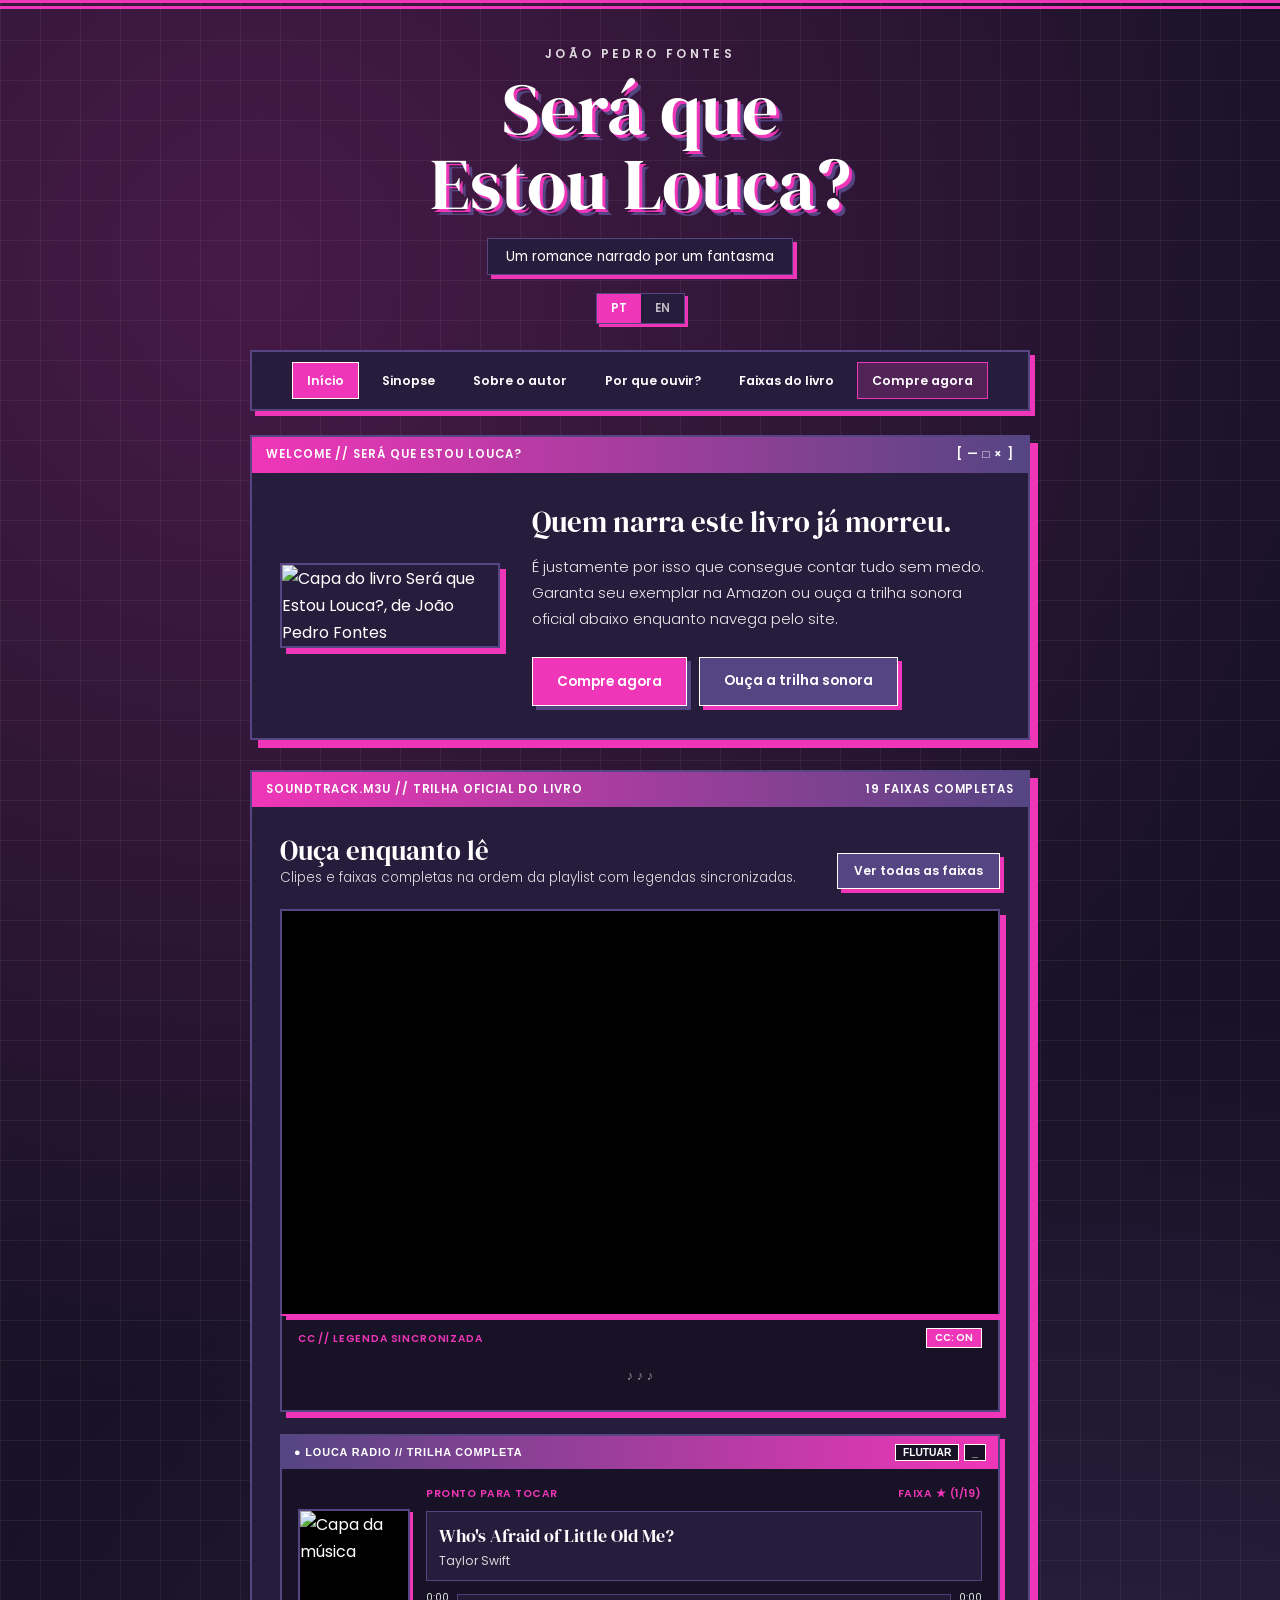
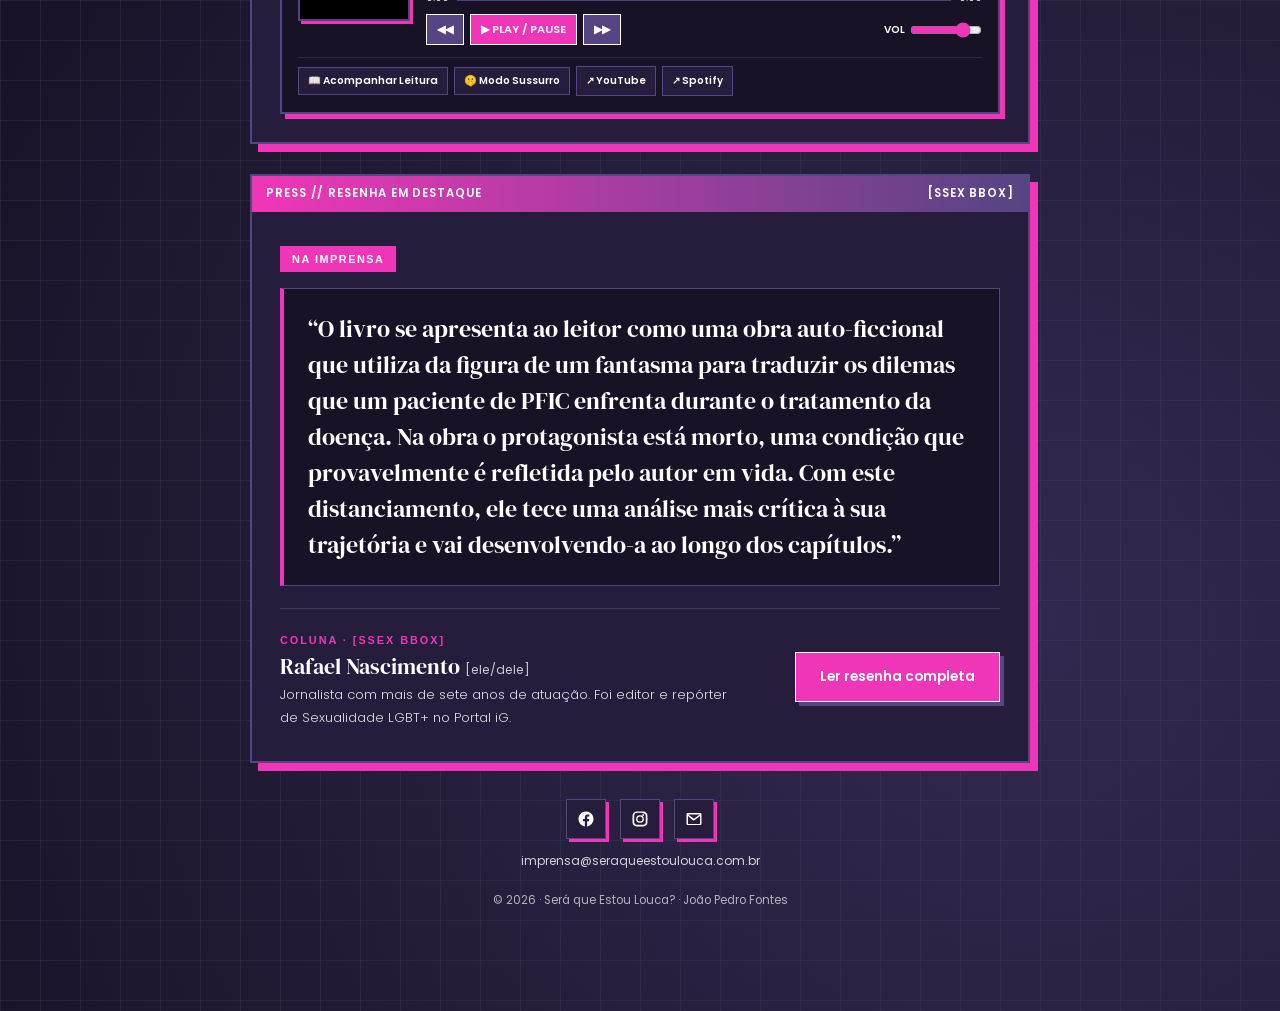
==== commit 661746e2: "Add files via upload" ====
--- a/index.html
+++ b/index.html
@@ -52,7 +52,7 @@
 .hc-container {
   max-width: 820px;
   margin: 0 auto;
-  padding: 44px 20px 90px;
+  padding: 44px 20px 100px;
   position: relative;
   z-index: 1;
 }
@@ -156,7 +156,7 @@
   background: rgba(240, 54, 184, 0.22);
 }
 
-/* Janelas Estilo Hotline Cafe */
+/* Janelas */
 .hc-window {
   background: var(--purple-dark);
   border: 2px solid var(--purple);
@@ -258,7 +258,7 @@
   box-shadow: 2px 2px 0 var(--pink);
 }
 
-/* SEÇÃO DA TRILHA SONORA NA HOME (PLAYER EMBUTIDO QUE VIRA FLUTUANTE) */
+/* SEÇÃO DA TRILHA SONORA NA HOME */
 .soundtrack-dock {
   padding: 28px;
 }
@@ -282,26 +282,104 @@
   font-weight: 300;
 }
 
-/* Placeholder que mantém o espaço na seção quando o player flutua */
+/* BLOCO DE VÍDEO + LEGENDA SINCRONIZADA */
+.video-stage-bundle {
+  margin-bottom: 22px;
+}
+
+.video-stage-wrap {
+  width: 100%;
+  aspect-ratio: 16 / 9;
+  background: #000;
+  border: 2px solid var(--purple);
+  border-bottom: none;
+  box-shadow: 6px 6px 0 var(--pink);
+  position: relative;
+  overflow: hidden;
+}
+.video-stage-wrap iframe,
+.video-stage-wrap #yt-player-engine {
+  position: absolute;
+  inset: 0;
+  width: 100%;
+  height: 100%;
+  border: 0;
+  display: block;
+}
+
+/* VISOR DE LEGENDA ABAIXO DO VÍDEO */
+.subtitle-stage-box {
+  background: var(--purple-deep);
+  border: 2px solid var(--purple);
+  border-top: 2px solid var(--pink);
+  box-shadow: 6px 6px 0 var(--pink);
+  padding: 12px 16px;
+  display: flex;
+  flex-direction: column;
+  gap: 6px;
+}
+.sub-top-bar {
+  display: flex;
+  justify-content: space-between;
+  align-items: center;
+  gap: 8px;
+  font-size: 0.65rem;
+  font-weight: 600;
+  letter-spacing: 0.08em;
+  color: var(--pink);
+}
+.sub-mini-btn {
+  background: var(--purple-dark);
+  color: var(--white);
+  border: 1px solid var(--purple);
+  font-family: "Poppins", sans-serif;
+  font-size: 0.62rem;
+  font-weight: 600;
+  padding: 2px 8px;
+  cursor: pointer;
+}
+.sub-mini-btn:hover, .sub-mini-btn.active {
+  background: var(--pink);
+  border-color: var(--white);
+}
+.sub-text-display {
+  min-height: 44px;
+  display: flex;
+  align-items: center;
+  justify-content: center;
+  text-align: center;
+  font-size: 0.96rem;
+  font-weight: 500;
+  line-height: 1.45;
+  color: var(--white);
+  padding: 4px 8px;
+}
+.sub-text-display.muted {
+  opacity: 0.55;
+  font-size: 0.8rem;
+  font-weight: 300;
+  font-style: italic;
+}
+
 .player-slot {
-  min-height: 150px;
+  min-height: 170px;
 }
 .floating-notice {
   display: none;
   background: var(--purple-deep);
   border: 1px dashed var(--pink);
-  padding: 22px;
+  padding: 18px;
   text-align: center;
-  font-size: 0.85rem;
+  font-size: 0.84rem;
 }
 .floating-notice.vis {
   display: flex;
   flex-direction: column;
   align-items: center;
-  gap: 12px;
-}
-
-/* O PLAYER (ESTADO 1: EMBUTIDO NA SEÇÃO DA HOME) */
+  gap: 10px;
+}
+
+/* WIDGET DO PLAYER ABAIXO DO VÍDEO (COM CAPA DA MÚSICA) */
 .radio-widget {
   background: var(--purple-deep);
   border: 2px solid var(--purple);
@@ -309,7 +387,6 @@
   display: flex;
   flex-direction: column;
   user-select: none;
-  transition: box-shadow 0.2s;
 }
 
 .rw-topbar {
@@ -327,47 +404,37 @@
   background: var(--purple-deep);
   color: var(--white);
   border: 1px solid var(--white);
-  padding: 1px 7px;
-  font-size: 0.65rem;
+  padding: 2px 7px;
+  font-size: 0.64rem;
   font-weight: 600;
   cursor: pointer;
 }
-.rw-win-btn:hover { background: var(--pink); }
+.rw-win-btn:hover, .rw-win-btn.active { background: var(--pink); }
 
 .rw-content {
-  padding: 18px;
-}
-
-.rw-login-box {
-  display: flex;
-  align-items: center;
-  justify-content: space-between;
-  flex-wrap: wrap;
+  padding: 16px;
+  display: flex;
+  flex-direction: column;
+  gap: 12px;
+}
+
+.rw-main-grid {
+  display: grid;
+  grid-template-columns: 112px 1fr;
   gap: 16px;
-}
-.rw-login-box p {
-  font-size: 0.86rem;
-  max-width: 470px;
-  font-weight: 300;
-}
-
-.rw-player-grid {
-  display: none;
-  grid-template-columns: 110px 1fr;
-  gap: 18px;
-  align-items: center;
-}
-.rw-player-grid.active {
-  display: grid;
-}
-
+  align-items: center;
+}
+
+/* CAPA DA MÚSICA NO PLAYER */
 .rw-cover-box {
   position: relative;
-  width: 110px;
-  height: 110px;
-  border: 1px solid var(--purple);
+  width: 112px;
+  height: 112px;
+  border: 2px solid var(--purple);
+  box-shadow: 3px 3px 0 var(--pink);
   overflow: hidden;
   flex-shrink: 0;
+  background: #000;
 }
 .rw-cover-box img {
   width: 100%;
@@ -379,16 +446,17 @@
 .rw-info-col {
   display: flex;
   flex-direction: column;
-  gap: 10px;
+  gap: 8px;
   min-width: 0;
 }
 .rw-status-line {
   display: flex;
   justify-content: space-between;
-  font-size: 0.68rem;
+  align-items: center;
+  font-size: 0.66rem;
   font-weight: 600;
   color: var(--pink);
-  letter-spacing: 0.06em;
+  letter-spacing: 0.05em;
 }
 .rw-lcd {
   background: var(--purple-dark);
@@ -403,23 +471,49 @@
   text-overflow: ellipsis;
 }
 .rw-artist {
-  font-size: 0.78rem;
+  font-size: 0.76rem;
   opacity: 0.82;
 }
+
+/* Barra de Progresso Interativa (Scrubbing) */
+.rw-progress-wrap {
+  display: flex;
+  align-items: center;
+  gap: 8px;
+  font-size: 0.65rem;
+  font-variant-numeric: tabular-nums;
+  opacity: 0.9;
+}
+.rw-progress-bar {
+  flex: 1;
+  height: 7px;
+  background: var(--purple-dark);
+  border: 1px solid var(--purple);
+  cursor: pointer;
+  position: relative;
+}
+.rw-progress-fill {
+  height: 100%;
+  width: 0%;
+  background: var(--pink);
+  transition: width 0.2s linear;
+}
+
+/* Controles Principais */
 .rw-controls-row {
   display: flex;
   flex-wrap: wrap;
   align-items: center;
-  gap: 8px;
+  gap: 6px;
 }
 .rw-btn {
   background: var(--purple);
   color: var(--white);
   border: 1px solid var(--white);
   font-family: "Poppins", sans-serif;
-  font-size: 0.72rem;
+  font-size: 0.7rem;
   font-weight: 600;
-  padding: 7px 12px;
+  padding: 6px 10px;
   cursor: pointer;
 }
 .rw-btn:hover, .rw-btn.pink { background: var(--pink); }
@@ -427,43 +521,104 @@
 .rw-vol-box {
   display: flex;
   align-items: center;
-  gap: 6px;
-  font-size: 0.68rem;
+  gap: 5px;
+  font-size: 0.65rem;
   font-weight: 600;
   margin-left: auto;
 }
 .rw-vol-box input {
-  width: 80px;
+  width: 72px;
   accent-color: var(--pink);
   cursor: pointer;
 }
 
-/* O PLAYER (ESTADO 2: FLUTUANTE ENTRE TODAS AS PÁGINAS/ABAS) */
+/* Barra de Ferramentas de Leitura */
+.rw-tools-row {
+  display: flex;
+  flex-wrap: wrap;
+  align-items: center;
+  gap: 6px;
+  padding-top: 8px;
+  border-top: 1px solid rgba(255, 255, 255, 0.1);
+}
+.rw-tool-btn {
+  background: var(--purple-dark);
+  color: var(--white);
+  border: 1px solid var(--purple);
+  font-family: "Poppins", sans-serif;
+  font-size: 0.65rem;
+  font-weight: 600;
+  padding: 5px 9px;
+  text-decoration: none;
+  cursor: pointer;
+}
+.rw-tool-btn:hover, .rw-tool-btn.on {
+  background: var(--pink);
+  border-color: var(--white);
+}
+
+/* Painel Expansível: Acompanhar Leitura + Timer + Nota do Capítulo */
+.rw-reading-drawer {
+  display: none;
+  background: var(--purple-dark);
+  border: 1px solid var(--pink);
+  padding: 12px;
+  font-size: 0.8rem;
+}
+.rw-reading-drawer.open { display: block; }
+.rw-reading-head {
+  display: flex;
+  justify-content: space-between;
+  align-items: center;
+  flex-wrap: wrap;
+  gap: 6px;
+  margin-bottom: 6px;
+  font-size: 0.7rem;
+  font-weight: 700;
+  color: var(--pink);
+}
+.rw-timer-controls {
+  display: flex;
+  align-items: center;
+  gap: 6px;
+}
+.rw-mini-timer-btn {
+  background: var(--purple);
+  color: var(--white);
+  border: 1px solid var(--white);
+  font-size: 0.6rem;
+  font-weight: 600;
+  padding: 1px 6px;
+  cursor: pointer;
+}
+.rw-mini-timer-btn:hover { background: var(--pink); }
+.rw-reading-text {
+  font-weight: 300;
+  line-height: 1.55;
+}
+
+/* ESTADO FLUTUANTE DO PLAYER ENTRE AS ABAS */
 .radio-widget.floating {
   position: fixed;
-  bottom: 22px;
-  right: 22px;
-  width: 310px;
+  bottom: 20px;
+  right: 20px;
+  width: 345px;
   background: var(--purple-dark);
   box-shadow: 7px 7px 0 var(--pink);
   z-index: 9999;
 }
-.radio-widget.floating .rw-topbar {
-  cursor: grab;
-}
-.radio-widget.floating .rw-topbar:active {
-  cursor: grabbing;
-}
-.radio-widget.floating .rw-player-grid {
+.radio-widget.floating .rw-topbar { cursor: grab; }
+.radio-widget.floating .rw-topbar:active { cursor: grabbing; }
+.radio-widget.floating .rw-main-grid { grid-template-columns: 76px 1fr; gap: 12px; }
+.radio-widget.floating .rw-cover-box { width: 76px; height: 76px; }
+.radio-widget.floating.minimized .rw-tools-row,
+.radio-widget.floating.minimized .rw-reading-drawer,
+.radio-widget.floating.minimized .rw-vol-box,
+.radio-widget.floating.minimized .rw-cover-box {
+  display: none !important;
+}
+.radio-widget.floating.minimized .rw-main-grid {
   grid-template-columns: 1fr;
-}
-.radio-widget.floating .rw-cover-box {
-  width: 100%;
-  height: 150px;
-}
-.radio-widget.floating.minimized .rw-cover-box,
-.radio-widget.floating.minimized .rw-vol-box {
-  display: none;
 }
 
 /* SEÇÃO DA RESENHA (RAFAEL NASCIMENTO / SSEX BBOX) */
@@ -603,6 +758,10 @@
   cursor: pointer;
 }
 .track-item:hover { background: rgba(240, 54, 184, 0.1); }
+.track-item.now-playing {
+  background: rgba(240, 54, 184, 0.15);
+  border-left: 3px solid var(--pink);
+}
 .track-row {
   display: flex;
   align-items: center;
@@ -663,8 +822,8 @@
   .hc-actions { justify-content: center; }
   .author-layout { grid-template-columns: 1fr; }
   .author-photo { max-width: 140px; }
-  .rw-player-grid { grid-template-columns: 1fr; }
-  .rw-cover-box { width: 100%; height: 180px; }
+  .rw-main-grid { grid-template-columns: 1fr; }
+  .rw-cover-box { width: 100%; height: 160px; }
   .radio-widget.floating { left: 12px; right: 12px; bottom: 12px; width: auto; }
   .radio-widget.floating .rw-cover-box { display: none; }
 }
@@ -693,7 +852,7 @@
     <a class="nav-buy-btn" href="https://a.co/d/0guFeMn5" target="_blank" rel="noopener" data-i18n="nav_buy">Compre agora</a>
   </nav>
 
-  <!-- ABA 1: INÍCIO (COM LIVRO + SEÇÃO TRILHA SONORA + SEÇÃO RESENHA) -->
+  <!-- ABA 1: INÍCIO -->
   <div class="tab-view active" id="view-inicio">
 
     <!-- 1. BLOCO DO LIVRO -->
@@ -715,31 +874,47 @@
       </div>
     </section>
 
-    <!-- 2. SEÇÃO DA TRILHA SONORA (PLAYER EMBUTIDO QUE VIRA FLUTUANTE) -->
+    <!-- 2. SEÇÃO DA TRILHA SONORA (VÍDEO GRANDE + LEGENDA .SRT + PLAYER) -->
     <section class="hc-window" id="secao-trilha">
       <div class="hc-win-bar">
         <span>SOUNDTRACK.M3U // TRILHA OFICIAL DO LIVRO</span>
-        <span>20 FAIXAS</span>
+        <span>19 FAIXAS COMPLETAS</span>
       </div>
       <div class="soundtrack-dock">
         <div class="sd-header">
           <div>
             <h2>Ouça enquanto lê</h2>
-            <p>Uma música por capítulo. Ao dar play ou trocar de aba, o player flutua na tela para continuar tocando.</p>
+            <p>Clipes e faixas completas na ordem da playlist com legendas sincronizadas.</p>
           </div>
           <button type="button" class="btn-secondary" style="padding:8px 16px; font-size:0.76rem;" onclick="showTab('trilha', document.querySelectorAll('.hc-nav button')[4])">Ver todas as faixas</button>
         </div>
 
+        <!-- SLOT DO VÍDEO + LEGENDA (VIAJA ENTRE INÍCIO E BIBLIOTECA MUSICAL) -->
+        <div id="homeVideoHost">
+          <div class="video-stage-bundle" id="sharedVideoStage">
+            <div class="video-stage-wrap">
+              <div id="yt-player-engine"></div>
+            </div>
+            <div class="subtitle-stage-box" id="subtitleStageBox">
+              <div class="sub-top-bar">
+                <span id="subStatusLabel">CC // LEGENDA SINCRONIZADA</span>
+                <button type="button" class="sub-mini-btn active" id="btnToggleSub" onclick="toggleSubtitles()">CC: ON</button>
+              </div>
+              <div class="sub-text-display muted" id="subTextDisplay">♪ ♪ ♪</div>
+            </div>
+          </div>
+        </div>
+
+        <!-- PLAYER ABAIXO DO VÍDEO COM A CAPA DA MÚSICA -->
         <div class="player-slot" id="playerSlot">
           <div class="floating-notice" id="floatingNotice">
-            <span>O player está flutuando no canto da tela para você ouvir enquanto navega.</span>
-            <button type="button" class="btn-secondary" style="padding:7px 16px; font-size:0.75rem;" onclick="dockPlayer()">Encaixar player aqui novamente</button>
+            <span>O player está flutuando no canto da tela para você controlar enquanto navega pelas abas.</span>
+            <button type="button" class="btn-secondary" style="padding:7px 16px; font-size:0.75rem;" onclick="dockPlayer()">Encaixar player abaixo do vídeo</button>
           </div>
 
-          <!-- WIDGET DO PLAYER -->
           <div class="radio-widget" id="radioWidget">
             <div class="rw-topbar" id="rwDragHandle">
-              <span>● LOUCA RADIO // SPOTIFY</span>
+              <span>● LOUCA RADIO // TRILHA COMPLETA</span>
               <div class="rw-win-btns">
                 <button type="button" class="rw-win-btn" id="btnFloatToggle" onclick="toggleFloatMode()" title="Destacar / Encaixar">FLUTUAR</button>
                 <button type="button" class="rw-win-btn" onclick="toggleMinimizePlayer()" title="Minimizar">_</button>
@@ -747,37 +922,58 @@
             </div>
 
             <div class="rw-content">
-              <!-- TELA DE LOGIN SPOTIFY -->
-              <div class="rw-login-box" id="rwLoginView">
-                <p>Conecte sua conta Spotify Premium para tocar as 20 faixas do livro direto nesta janela e continuar ouvindo em qualquer aba.</p>
-                <button type="button" class="btn-primary" onclick="loginSpotify()">Entrar com Spotify</button>
-              </div>
-
-              <!-- PLAYER ATIVO -->
-              <div class="rw-player-grid" id="rwPlayerView">
+              <div class="rw-main-grid">
                 <div class="rw-cover-box">
-                  <img id="rwCover" src="https://i.imgur.com/dgWxjNX.jpeg" alt="Capa">
+                  <img id="rwCover" src="https://i.ytimg.com/vi/vOZFiX6hDXQ/hqdefault.jpg" alt="Capa da música">
                 </div>
+
                 <div class="rw-info-col">
                   <div class="rw-status-line">
                     <span id="rwState">PRONTO PARA TOCAR</span>
-                    <span id="rwTrackNum">CAP. I (1/20)</span>
+                    <span id="rwTrackNum">FAIXA ★ (1/19)</span>
                   </div>
                   <div class="rw-lcd">
-                    <div class="rw-title" id="rwTitle">Out Of Mind</div>
-                    <div class="rw-artist" id="rwArtist">Tove Lo</div>
+                    <div class="rw-title" id="rwTitle">Who's Afraid of Little Old Me?</div>
+                    <div class="rw-artist" id="rwArtist">Taylor Swift</div>
                   </div>
+
+                  <div class="rw-progress-wrap">
+                    <span id="rwTimeCur">0:00</span>
+                    <div class="rw-progress-bar" id="rwProgressBar" onclick="seekProgress(event)" title="Clique para avançar ou voltar">
+                      <div class="rw-progress-fill" id="rwProgressFill"></div>
+                    </div>
+                    <span id="rwTimeDur">0:00</span>
+                  </div>
+
                   <div class="rw-controls-row">
                     <button type="button" class="rw-btn" onclick="prevTrack()" title="Anterior">◀◀</button>
                     <button type="button" class="rw-btn pink" onclick="togglePlay()" id="rwPlayBtn">▶ PLAY / PAUSE</button>
                     <button type="button" class="rw-btn" onclick="nextTrack()" title="Próxima">▶▶</button>
-                    <button type="button" class="rw-btn" onclick="toggleMute()" id="rwMuteBtn">MUTE</button>
                     <div class="rw-vol-box">
                       <span>VOL</span>
-                      <input type="range" id="rwVolSlider" min="0" max="1" step="0.05" value="0.8" oninput="setVol(this.value)">
+                      <input type="range" id="rwVolSlider" min="0" max="100" step="5" value="80" oninput="setVol(this.value)">
                     </div>
                   </div>
                 </div>
+              </div>
+
+              <div class="rw-tools-row">
+                <button type="button" class="rw-tool-btn" id="btnReadingMode" onclick="toggleReadingDrawer()">📖 Acompanhar Leitura</button>
+                <button type="button" class="rw-tool-btn" id="btnWhisperMode" onclick="toggleWhisperMode()">🤫 Modo Sussurro</button>
+                <a class="rw-tool-btn" href="https://youtube.com/playlist?list=PLJQ_9cMQGgAI&si=vIx0Vk7OlFIxInQ4" target="_blank" rel="noopener">↗ YouTube</a>
+                <a class="rw-tool-btn" href="https://open.spotify.com/playlist/2nKDeojKmuFvGf6p20WWbt" target="_blank" rel="noopener">↗ Spotify</a>
+              </div>
+
+              <div class="rw-reading-drawer" id="rwReadingDrawer">
+                <div class="rw-reading-head">
+                  <span id="rwReadingCap">NOTAS DA FAIXA ★</span>
+                  <div class="rw-timer-controls">
+                    <span id="rwReadingTimer">⏱ Leitura: 00:00</span>
+                    <button type="button" class="rw-mini-timer-btn" id="btnTimerToggle" onclick="toggleReadingTimer()">Pausar</button>
+                    <button type="button" class="rw-mini-timer-btn" onclick="resetReadingTimer()">Zerar</button>
+                  </div>
+                </div>
+                <p class="rw-reading-text" id="rwReadingNote">Sobre alguém que foi tratado como ameaça, como instável. A música apenas confirma: você deveria ter medo mesmo.</p>
               </div>
             </div>
           </div>
@@ -785,7 +981,7 @@
       </div>
     </section>
 
-    <!-- 3. SEÇÃO DA RESENHA (RAFAEL NASCIMENTO / SSEX BBOX) -->
+    <!-- 3. SEÇÃO DA RESENHA -->
     <section class="hc-window">
       <div class="hc-win-bar">
         <span>PRESS // RESENHA EM DESTAQUE</span>
@@ -869,12 +1065,15 @@
   <!-- ABA 5: FAIXAS DO LIVRO -->
   <div class="tab-view" id="view-trilha">
     <section class="hc-window">
-      <div class="hc-win-bar"><span>PLAYLIST.M3U // 20 FAIXAS</span><span>[ — □ × ]</span></div>
+      <div class="hc-win-bar"><span>PLAYLIST.M3U // 19 FAIXAS</span><span>[ — □ × ]</span></div>
       <div class="inner-pad">
         <h2>Biblioteca Musical</h2>
-        <p class="inner-role">Clique na faixa para ler a história ou dê play para ouvir no player flutuante</p>
+        <p class="inner-role">Clique na faixa para ler a história ou dê play para assistir e ouvir</p>
+
+        <div id="libraryVideoHost"></div>
+
         <div class="disc-tabs">
-          <button type="button" class="disc-tab active" onclick="filterDisc('all', this)">Todas (20)</button>
+          <button type="button" class="disc-tab active" onclick="filterDisc('all', this)">Todas (19)</button>
           <button type="button" class="disc-tab" onclick="filterDisc('A', this)">Lado A (I–V)</button>
           <button type="button" class="disc-tab" onclick="filterDisc('B', this)">Lado B (VI–X)</button>
           <button type="button" class="disc-tab" onclick="filterDisc('C', this)">Lado C (XI–XV)</button>
@@ -901,45 +1100,140 @@
   <footer style="margin-top:20px; text-align:center; font-size:0.72rem; opacity:0.65;"><p>© 2026 · Será que Estou Louca? · João Pedro Fontes</p></footer>
 </div>
 
-<script src="https://sdk.scdn.co/spotify-player.js"></script>
+<script src="https://www.youtube.com/iframe_api"></script>
 <script>
 const TRACKS = [
-  { disc:"A", cap:"I", title:"Out Of Mind", artist:"Tove Lo", uri:"spotify:track:1duoEJxM4GBEICofJAh9Im", desc:"Out Of Mind é sobre negar que alguém tomou conta da sua cabeça. Você se convence de que está bem, que o tempo vai curar, que está seguindo em frente. A música é o momento em que essa mentira racha." },
-  { disc:"A", cap:"II", title:"Let's Not Fall In Love", artist:"BigBang", uri:"spotify:track:6UgkB0xM45TR3Zjqm3GQ6T", desc:"Let's Not Fall In Love é sobre dois que se gostam e sabem que aprofundar vai doer. O pedido é simples: fica essa noite, mas não promete nada. É o aviso que veio antes de tudo." },
-  { disc:"A", cap:"III", title:"Casanova", artist:"Allie X", uri:"spotify:track:1fN3fH8Wcx7SJJwlVFrO5t", desc:"Casanova é sobre saber que alguém é perigoso e ficar mesmo assim. Você vê a má reputação, sente o perigo nos lábios e continua." },
-  { disc:"A", cap:"IV", title:"Nicotine", artist:"Panic! At The Disco", uri:"spotify:track:5Q4H1XkVHxQjnrHCUpS61d", desc:"Nicotine é sobre querer parar e não conseguir. Você sabe que é ruim, corta os laços, e ainda precisa." },
-  { disc:"A", cap:"V", title:"hey you got drugs?", artist:"Tove Lo", uri:"spotify:track:73kadnv7SduzhApfRUv5C0", desc:"hey you got drugs? é sobre usar a noite e as substâncias para não sentir. Só mostra como é quando a festa é o único lugar onde você consegue respirar." },
-  { disc:"B", cap:"VI", title:"Doi D+", artist:"Jaloo", uri:"spotify:track:1CD7hXuEjiUsoqOhleyKb7", desc:"Doi D+ é sobre uma dor que não passa nem quando você tenta se afastar. Só a honestidade de quem ficou no naufrágio sabendo que o mar é a mesma pessoa que afunda." },
-  { disc:"B", cap:"VII", title:"Get Outta My Way", artist:"Kylie Minogue", uri:"spotify:track:2VZ5Vtjn16RThAvaFz3sJZ", desc:"Get Outta My Way é sobre decidir ir embora e já estar indo. Não tem hesitação, não tem última conversa." },
-  { disc:"B", cap:"VIII", title:"Circle The Drain", artist:"Katy Perry", uri:"spotify:track:7s0YfJE6hNNYq9BV26iCw6", desc:"Circle The Drain é sobre perceber que você virou responsável por alguém que não quer ser salvo." },
-  { disc:"B", cap:"IX", title:"Godless", artist:"Banks", uri:"spotify:track:1eTL8yocTmire9gpOn2H2g", desc:"Godless é sobre idolatrar alguém que não acredita em nada. Quando ela vai embora, sobra o vazio de quem perdeu a própria religião." },
-  { disc:"B", cap:"X", title:"Sangrando", artist:"Gaby Amarantos & Potyguara Bardo", uri:"spotify:track:2ArW2y4HFzz1VjGtl7f4xm", desc:"Sangrando é sobre olhar para o lado e perceber que a pessoa sumiu sem explicação. A cura não vem depois da dor. Vem durante." },
-  { disc:"C", cap:"XI", title:"Espumas ao Vento", artist:"Elza Soares", uri:"spotify:track:7KiLniGRlvAHpoxMLYp32P", desc:"Espumas ao Vento é sobre saber que o amor foi real e não conseguir aceitar que acabou." },
-  { disc:"C", cap:"XII", title:"Supercut", artist:"Lorde", uri:"spotify:track:6K8VQ84MqhsoakN5MjrnVR", desc:"Supercut é sobre a versão editada que você guarda de alguém. A compilação é bonita porque você escolheu o que ficou." },
-  { disc:"C", cap:"XIII", title:"Not Cute Anymore", artist:"ILLIT", uri:"spotify:track:1k0JAiH11gHL9dc5dfQjQr", desc:"Not Cute Anymore é sobre parar de se encaixar no que o outro esperava. É só alguém que cansou de ser o que não é." },
-  { disc:"C", cap:"XIV", title:"It's Alright, It's Ok", artist:"Ashley Tisdale", uri:"spotify:track:1bYtKF2sY2wLU6xdVaqIqD", desc:"It's Alright, It's Ok é sobre fechar a porta sem drama. A ponte queimou e tá tudo bem assim." },
-  { disc:"C", cap:"XV", title:"You're On Your Own, Kid", artist:"Taylor Swift", uri:"spotify:track:4D7BCuvgdJlYvlX5QlSQoE", desc:"You're On Your Own, Kid é sobre fechar uma conta que nunca vai ser paga pelo outro. Você sempre esteve por conta própria." },
-  { disc:"BONUS", cap:"★", title:"Who's Afraid of Little Old Me?", artist:"Taylor Swift", uri:"spotify:track:2d8UxVNhJinc8uat9PoM9y", desc:"Sobre alguém que foi tratado como ameaça, como instável. A música apenas confirma: você deveria ter medo mesmo." },
-  { disc:"BONUS", cap:"B1", title:"Amor pra Recordar", artist:"Gaby Amarantos & Liniker", uri:"spotify:track:2olfjOvAFAIaQ8mJp1TFo0", desc:"Ficou nas bônus porque esse sentimento é real: apesar de tudo, houve amor." },
-  { disc:"BONUS", cap:"B2", title:"Strangers", artist:"Halsey ft. Lauren Jauregui", uri:"spotify:track:11EDhDAVDtGPoSar6ootYA", desc:"O diagnóstico mais preciso do que aquela relação era antes de ter nome." },
-  { disc:"BONUS", cap:"B3", title:"Propaganda", artist:"Banks", uri:"spotify:track:3XMBVIWJ19LcePSuM0VLEX", desc:"A frase I can’t save myself é o que o texto inteiro tenta não dizer em voz alta." },
-  { disc:"BONUS", cap:"B4", title:"Não Me Cutuca", artist:"Anitta, Alceu Valença", uri:"spotify:track:02BhbpQKWCVjqVBUsvOL7i", desc:"Devolve a palavra do título pra quem foi chamada assim." }
+  { disc:"BONUS", cap:"★", title:"Who's Afraid of Little Old Me?", artist:"Taylor Swift", ytId:"vOZFiX6hDXQ", srtFile:"legendas/01-whos-afraid.srt", desc:"Sobre alguém que foi tratado como ameaça, como instável. A música apenas confirma: você deveria ter medo mesmo." },
+  { disc:"A", cap:"I", title:"Out Of Mind", artist:"Tove Lo", ytId:"_65tLeIWtx0", srtFile:"legendas/02-out-of-mind.srt", desc:"Out Of Mind é sobre negar que alguém tomou conta da sua cabeça. Você se convence de que está bem, que o tempo vai curar, que está seguindo em frente. A música é o momento em que essa mentira racha." },
+{ disc:"A", cap:"II", title:"Let's Not Fall In Love", artist:"BIGBANG", ytId:"9jTo6hTZmiQ", srtFile:"legendas/03-lets-not-fall-in-love.srt", desc:"Let's Not Fall In Love é sobre dois que se gostam e sabem que aprofundar vai doer. O pedido é simples: fica essa noite, mas não promete nada. É o aviso que veio antes de tudo." },
+  { disc:"A", cap:"III", title:"Casanova", artist:"Allie X", ytId:"xThd_r0dqd4", srtFile:"legendas/04-casanova.srt", desc:"Casanova é sobre saber que alguém é perigoso e ficar mesmo assim. Você vê a má reputação, sente o perigo nos lábios e continua." },
+  { disc:"A", cap:"IV", title:"Nicotine", artist:"Panic! At The Disco", ytId:"LkBxcmxWKAA", srtFile:"legendas/05-nicotine.srt", desc:"Nicotine é sobre querer parar e não conseguir. Você sabe que é ruim, corta os laços, e ainda precisa." },
+  { disc:"A", cap:"V", title:"hey you got drugs?", artist:"Tove Lo", ytId:"NCdB-b53bn0", srtFile:"legendas/06-hey-you-got-drugs.srt", desc:"hey you got drugs? é sobre usar a noite e as substâncias para não sentir. Só mostra como é quando a festa é o único lugar onde você consegue respirar." },
+  { disc:"B", cap:"VI", title:"Dói d+", artist:"Jaloo ft. Nave", ytId:"YFmIbWHNp0I", srtFile:"legendas/07-doi-d-mais.srt", desc:"Dói d+ é sobre uma dor que não passa nem quando você tenta se afastar. Só a honestidade de quem ficou no naufrágio sabendo que o mar é a mesma pessoa que afunda." },
+  { disc:"B", cap:"VII", title:"Get Outta My Way", artist:"Kylie Minogue", ytId:"BHGaW8lBlSk", srtFile:"legendas/08-get-outta-my-way.srt", desc:"Get Outta My Way é sobre decidir ir embora e já estar indo. Não tem hesitação, não tem última conversa." },
+ { disc:"B", cap:"VIII", title:"Circle The Drain", artist:"Katy Perry", ytId:"x2T8ED_dmZU", srtFile:"legendas/09-circle-the-drain.srt", desc:"Circle The Drain é sobre perceber que você virou responsável por alguém que não quer ser salvo." },
+   { disc:"B", cap:"IX", title:"Godless", artist:"BANKS", ytId:"Wr94C8vSAV8", srtFile:"legendas/10-godless.srt", desc:"Godless é sobre idolatrar alguém que não acredita em nada. Quando ela vai embora, sobra o vazio de quem perdeu a própria religião." },
+  { disc:"B", cap:"X", title:"Sangrando", artist:"Gaby Amarantos ft. Potyguara Bardo", ytId:"YqxMZUU098s", srtFile:"legendas/11-sangrando.srt", desc:"Sangrando é sobre olhar para o lado e perceber que a pessoa sumiu sem explicação. A cura não vem depois da dor. Vem durante." },
+  { disc:"C", cap:"XI", title:"Espumas ao Vento", artist:"Lisbela e o Prisioneiro", ytId:"39LNUl7vLNM", srtFile:"legendas/12-espumas-ao-vento.srt", desc:"Espumas ao Vento é sobre saber que o amor foi real e não conseguir aceitar que acabou." },
+  { disc:"C", cap:"XII", title:"Supercut", artist:"Lorde", ytId:"4bNZK-zgmUc", srtFile:"legendas/13-supercut.srt", desc:"Supercut é sobre a versão editada que você guarda de alguém. A compilação é bonita porque você escolheu o que ficou." },
+  { disc:"C", cap:"XIII", title:"NOT CUTE ANYMORE", artist:"ILLIT", ytId:"x_RYZsOfpKY", srtFile:"legendas/14-not-cute-anymore.srt", desc:"NOT CUTE ANYMORE é sobre parar de se encaixar no que o outro esperava. É só alguém que cansou de ser o que não é." },
+  { disc:"C", cap:"XIV", title:"It's Alright, It's OK", artist:"Ashley Tisdale", ytId:"On_ZPiDEqkA", srtFile:"legendas/15-its-alright-its-ok.srt", desc:"It's Alright, It's OK é sobre fechar a porta sem drama. A ponte queimou e tá tudo bem assim." },
+  { disc:"C", cap:"XV", title:"You're On Your Own, Kid", artist:"Taylor Swift", ytId:"7Gbg6Z70J7E", srtFile:"legendas/16-youre-on-your-own-kid.srt", desc:"You're On Your Own, Kid é sobre fechar uma conta que nunca vai ser paga pelo outro. Você sempre esteve por conta própria." },
+  { disc:"BONUS", cap:"B1", title:"Amor Pra Recordar", artist:"Gaby Amarantos ft. Liniker", ytId:"qcK5MJEktLc", srtFile:"legendas/17-amor-pra-recordar.srt", desc:"Ficou nas bônus porque esse sentimento é real: apesar de tudo, houve amor." },
+  { disc:"BONUS", cap:"B2", title:"Strangers", artist:"Halsey ft. Lauren Jauregui", ytId:"xMLKIezPOw4", srtFile:"legendas/18-strangers.srt", desc:"O diagnóstico mais preciso do que aquela relação era antes de ter nome." },
+  { disc:"BONUS", cap:"B3", title:"Propaganda", artist:"BANKS", ytId:"gQroY_XO1js", srtFile:"legendas/19-propaganda.srt", desc:"A frase I can’t save myself é o que o texto inteiro tenta não dizer em voz alta." }
 ];
 
-function renderTracks(filter = "all") {
+let ytPlayer = null;
+let ytReady = false;
+let currentIdx = 0;
+let currentFilter = "all";
+let isPlaying = false;
+let isFloating = false;
+let readingOpen = false;
+let readingSeconds = 0;
+let readingTimerRunning = true;
+let whisperActive = false;
+let savedVolume = 80;
+
+/* MOTOR DE LEGENDAS .SRT DO REPOSITÓRIO */
+let subtitlesEnabled = true;
+let currentCues = [];
+
+function srtTimeToSeconds(t) {
+  const parts = t.trim().replace(",", ".").split(":");
+  if (parts.length !== 3) return 0;
+  return parseFloat(parts[0]) * 3600 + parseFloat(parts[1]) * 60 + parseFloat(parts[2]);
+}
+
+function parseSRT(rawText) {
+  const blocks = rawText.replace(/\r/g, "").trim().split(/\n\s*\n/);
+  const cues = [];
+  for (const b of blocks) {
+    const lines = b.split("\n").map(l => l.trim()).filter(Boolean);
+    const timeLineIdx = lines.findIndex(l => l.includes("-->"));
+    if (timeLineIdx === -1) continue;
+    const [startStr, endStr] = lines[timeLineIdx].split("-->");
+    const text = lines.slice(timeLineIdx + 1).join("<br>");
+    cues.push({
+      start: srtTimeToSeconds(startStr),
+      end: srtTimeToSeconds(endStr),
+      text
+    });
+  }
+  return cues;
+}
+
+async function loadTrackSubtitles(idx) {
+  currentCues = [];
+  const trk = TRACKS[idx];
+  const disp = document.getElementById("subTextDisplay");
+  const status = document.getElementById("subStatusLabel");
+
+  if (!trk || !trk.srtFile) {
+    disp.className = "sub-text-display muted";
+    disp.textContent = "♪ ♪ ♪";
+    return;
+  }
+
+  try {
+    const res = await fetch(trk.srtFile);
+    if (!res.ok) throw new Error("not found");
+    const txt = await res.text();
+    currentCues = parseSRT(txt);
+    status.textContent = `CC // ${trk.title.toUpperCase()}`;
+    disp.className = "sub-text-display muted";
+    disp.textContent = "♪ ♪ ♪";
+  } catch (err) {
+    status.textContent = "CC // SEM LEGENDA CADASTRADA";
+    disp.className = "sub-text-display muted";
+    disp.textContent = "♪ ♪ ♪";
+  }
+}
+
+function toggleSubtitles() {
+  subtitlesEnabled = !subtitlesEnabled;
+  const btn = document.getElementById("btnToggleSub");
+  const disp = document.getElementById("subTextDisplay");
+  btn.textContent = subtitlesEnabled ? "CC: ON" : "CC: OFF";
+  btn.classList.toggle("active", subtitlesEnabled);
+  if (!subtitlesEnabled) {
+    disp.className = "sub-text-display muted";
+    disp.textContent = "Legendas ocultas.";
+  }
+}
+
+function syncSubtitles(curTime) {
+  if (!subtitlesEnabled || currentCues.length === 0) return;
+  const disp = document.getElementById("subTextDisplay");
+  const activeCue = currentCues.find(c => curTime >= c.start && curTime <= c.end);
+  if (activeCue) {
+    disp.className = "sub-text-display";
+    if (disp.innerHTML !== activeCue.text) {
+      disp.innerHTML = activeCue.text;
+    }
+  } else {
+    disp.className = "sub-text-display muted";
+    disp.textContent = "♪ ♪ ♪";
+  }
+}
+
+/* Renderiza Lista de Faixas na Aba 5 */
+function renderTracks(filter = currentFilter) {
+  currentFilter = filter;
   const box = document.getElementById("trackListContainer");
   box.innerHTML = "";
   TRACKS.forEach((t, idx) => {
     if (filter !== "all" && t.disc !== filter) return;
     const div = document.createElement("div");
-    div.className = "track-item";
+    div.className = "track-item" + (idx === currentIdx ? " now-playing" : "");
     div.innerHTML = `
       <div class="track-row" onclick="this.parentElement.classList.toggle('open')">
         <div class="track-meta">
           <div><span class="track-num">${t.cap}</span><span class="track-name">${t.title}</span></div>
           <div class="track-art">${t.artist}</div>
         </div>
-        <button type="button" class="mini-play" onclick="event.stopPropagation(); playSpecificTrack(${idx})" title="Ouvir no player">▶</button>
+        <button type="button" class="mini-play" onclick="event.stopPropagation(); playSpecificTrack(${idx})" title="Assistir e ouvir faixa inteira">▶</button>
       </div>
       <div class="track-note">${t.desc}</div>
     `;
@@ -954,8 +1248,169 @@
   renderTracks(disc);
 }
 
-/* CONTROLE DE MODO EMBUTIDO VS FLUTUANTE DO PLAYER */
-let isFloating = false;
+function formatTime(sec) {
+  sec = Math.max(0, Math.floor(sec || 0));
+  const m = Math.floor(sec / 60);
+  const s = sec % 60;
+  return `${m}:${s < 10 ? "0" : ""}${s}`;
+}
+
+function updateTrackUI(idx) {
+  currentIdx = idx;
+  const trk = TRACKS[idx];
+  document.getElementById("rwTrackNum").textContent = `FAIXA ${trk.cap} (${idx + 1}/${TRACKS.length})`;
+  document.getElementById("rwTitle").textContent = trk.title;
+  document.getElementById("rwArtist").textContent = trk.artist;
+  document.getElementById("rwCover").src = `https://i.ytimg.com/vi/${trk.ytId}/hqdefault.jpg`;
+  document.getElementById("rwReadingCap").textContent = `NOTAS DA FAIXA ${trk.cap}`;
+  document.getElementById("rwReadingNote").textContent = trk.desc;
+  renderTracks(currentFilter);
+  loadTrackSubtitles(idx);
+}
+
+/* Inicializa YouTube IFrame API exatamente como na versão funcional */
+function onYouTubeIframeAPIReady() {
+  ytPlayer = new YT.Player("yt-player-engine", {
+    videoId: TRACKS[0].ytId,
+    playerVars: {
+      autoplay: 0,
+      controls: 1,
+      modestbranding: 1,
+      playsinline: 1,
+      rel: 0
+    },
+    events: {
+      onReady: () => {
+        ytReady = true;
+        ytPlayer.setVolume(savedVolume);
+        document.getElementById("rwState").textContent = "PRONTO PARA TOCAR";
+        loadTrackSubtitles(0);
+      },
+      onStateChange: (e) => {
+        if (e.data === YT.PlayerState.PLAYING) {
+          isPlaying = true;
+          document.getElementById("rwState").textContent = "TOCANDO ▶";
+        } else if (e.data === YT.PlayerState.PAUSED) {
+          isPlaying = false;
+          document.getElementById("rwState").textContent = "PAUSADO";
+        } else if (e.data === YT.PlayerState.BUFFERING) {
+          document.getElementById("rwState").textContent = "CARREGANDO...";
+        } else if (e.data === YT.PlayerState.ENDED) {
+          nextTrack();
+        }
+      },
+      onError: () => {
+        nextTrack();
+      }
+    }
+  });
+}
+
+/* Atualiza Barra de Progresso e Sincroniza Legendas a cada 250ms */
+setInterval(() => {
+  if (!ytReady || !ytPlayer || typeof ytPlayer.getCurrentTime !== "function") return;
+  const cur = ytPlayer.getCurrentTime() || 0;
+  const dur = ytPlayer.getDuration() || 0;
+  if (dur > 0) {
+    const pct = Math.min(100, Math.max(0, (cur / dur) * 100));
+    document.getElementById("rwProgressFill").style.width = pct + "%";
+    document.getElementById("rwTimeCur").textContent = formatTime(cur);
+    document.getElementById("rwTimeDur").textContent = formatTime(dur);
+  }
+  syncSubtitles(cur);
+}, 250);
+
+/* Controles do Player */
+function playSpecificTrack(idx) {
+  updateTrackUI(idx);
+  if (ytReady && ytPlayer) {
+    ytPlayer.loadVideoById(TRACKS[idx].ytId);
+    ytPlayer.playVideo();
+  }
+}
+
+function togglePlay() {
+  if (!ytReady || !ytPlayer) return;
+  if (isPlaying) {
+    ytPlayer.pauseVideo();
+  } else {
+    ytPlayer.playVideo();
+  }
+}
+
+function nextTrack() {
+  playSpecificTrack((currentIdx + 1) % TRACKS.length);
+}
+
+function prevTrack() {
+  playSpecificTrack((currentIdx - 1 + TRACKS.length) % TRACKS.length);
+}
+
+function seekProgress(e) {
+  if (!ytReady || !ytPlayer) return;
+  const dur = ytPlayer.getDuration() || 0;
+  if (dur <= 0) return;
+  const bar = document.getElementById("rwProgressBar");
+  const rect = bar.getBoundingClientRect();
+  const ratio = Math.min(1, Math.max(0, (e.clientX - rect.left) / rect.width));
+  const targetSec = ratio * dur;
+  ytPlayer.seekTo(targetSec, true);
+  document.getElementById("rwProgressFill").style.width = (ratio * 100) + "%";
+  document.getElementById("rwTimeCur").textContent = formatTime(targetSec);
+  syncSubtitles(targetSec);
+}
+
+function setVol(v) {
+  const num = parseInt(v, 10);
+  savedVolume = num;
+  whisperActive = false;
+  document.getElementById("btnWhisperMode").classList.remove("on");
+  if (ytReady && ytPlayer) {
+    ytPlayer.setVolume(num);
+  }
+}
+
+function toggleWhisperMode() {
+  whisperActive = !whisperActive;
+  const btn = document.getElementById("btnWhisperMode");
+  const slider = document.getElementById("rwVolSlider");
+  btn.classList.toggle("on", whisperActive);
+
+  if (whisperActive) {
+    slider.value = 20;
+    if (ytReady && ytPlayer) ytPlayer.setVolume(20);
+  } else {
+    const restore = savedVolume > 20 ? savedVolume : 80;
+    slider.value = restore;
+    if (ytReady && ytPlayer) ytPlayer.setVolume(restore);
+  }
+}
+
+function toggleReadingDrawer() {
+  readingOpen = !readingOpen;
+  document.getElementById("rwReadingDrawer").classList.toggle("open", readingOpen);
+  document.getElementById("btnReadingMode").classList.toggle("on", readingOpen);
+}
+
+function toggleReadingTimer() {
+  readingTimerRunning = !readingTimerRunning;
+  document.getElementById("btnTimerToggle").textContent = readingTimerRunning ? "Pausar" : "Retomar";
+}
+
+function resetReadingTimer() {
+  readingSeconds = 0;
+  document.getElementById("rwReadingTimer").textContent = "⏱ Leitura: 00:00";
+}
+
+setInterval(() => {
+  if (readingOpen && readingTimerRunning) {
+    readingSeconds++;
+    const m = Math.floor(readingSeconds / 60);
+    const s = readingSeconds % 60;
+    document.getElementById("rwReadingTimer").textContent =
+      `⏱ Leitura: ${m < 10 ? "0" : ""}${m}:${s < 10 ? "0" : ""}${s}`;
+  }
+}, 1000);
 
 function floatPlayer() {
   if (isFloating) return;
@@ -1001,22 +1456,27 @@
   if (sec && document.getElementById("view-inicio").classList.contains("active")) {
     sec.scrollIntoView({ behavior: "smooth", block: "center" });
   }
-  if (accessToken && deviceId) {
-    floatPlayer();
-    if (!isPlaying) playSpecificTrack(currentIdx);
+  if (ytReady && ytPlayer && !isPlaying) {
+    ytPlayer.playVideo();
   }
 }
 
 function floatPlayerAndPlay() {
   floatPlayer();
-  if (accessToken && deviceId) {
-    if (!isPlaying) playSpecificTrack(currentIdx);
-  }
-}
-
-/* NAVEGAÇÃO ENTRE ABAS (MANTÉM O PLAYER FLUTUANDO QUANDO VOCÊ ALTERNA) */
+  if (ytReady && ytPlayer && !isPlaying) {
+    ytPlayer.playVideo();
+  }
+}
+
 function showTab(tabId, btn) {
-  if (tabId !== "inicio" && (isPlaying || accessToken)) {
+  const videoStage = document.getElementById("sharedVideoStage");
+  if (tabId === "trilha") {
+    document.getElementById("libraryVideoHost").appendChild(videoStage);
+  } else if (tabId === "inicio") {
+    document.getElementById("homeVideoHost").appendChild(videoStage);
+  }
+
+  if (tabId !== "inicio" && isPlaying) {
     floatPlayer();
   }
   document.querySelectorAll(".hc-nav button").forEach(b => b.classList.remove("active"));
@@ -1026,146 +1486,6 @@
   window.scrollTo({ top: 0, behavior: "smooth" });
 }
 
-/* SPOTIFY WEB PLAYBACK SDK */
-const CLIENT_ID    = "6b17b314279f41ca800c603bd7db0326";
-const REDIRECT_URI = location.origin + location.pathname;
-const SCOPES       = "streaming user-read-email user-read-private user-modify-playback-state user-read-playback-state";
-
-let accessToken = null, player = null, deviceId = null;
-let currentIdx = 0, isPlaying = false, isMuted = false, savedVol = 0.8;
-
-function genVerifier(n) {
-  const c = "ABCDEFGHIJKLMNOPQRSTUVWXYZabcdefghijklmnopqrstuvwxyz0123456789";
-  return Array.from(crypto.getRandomValues(new Uint8Array(n))).map(x => c[x % c.length]).join("");
-}
-async function genChallenge(v) {
-  const d = await crypto.subtle.digest("SHA-256", new TextEncoder().encode(v));
-  return btoa(String.fromCharCode(...new Uint8Array(d))).replace(/\+/g,"-").replace(/\//g,"_").replace(/=+$/,"");
-}
-async function loginSpotify() {
-  const v = genVerifier(128), ch = await genChallenge(v);
-  localStorage.setItem("sp_v", v);
-  localStorage.setItem("sp_auto_open", "1");
-  location.href = "https://accounts.spotify.com/authorize?client_id=" + CLIENT_ID +
-    "&response_type=code&redirect_uri=" + encodeURIComponent(REDIRECT_URI) +
-    "&scope=" + encodeURIComponent(SCOPES) + "&code_challenge_method=S256&code_challenge=" + ch;
-}
-async function exchangeCode(code) {
-  const v = localStorage.getItem("sp_v");
-  const r = await fetch("https://accounts.spotify.com/api/token", {
-    method:"POST", headers:{"Content-Type":"application/x-www-form-urlencoded"},
-    body: new URLSearchParams({client_id:CLIENT_ID,grant_type:"authorization_code",code,redirect_uri:REDIRECT_URI,code_verifier:v})
-  });
-  const d = await r.json();
-  if (d.access_token) {
-    localStorage.setItem("sp_t", d.access_token);
-    localStorage.setItem("sp_e", Date.now() + d.expires_in * 1000);
-    localStorage.removeItem("sp_v");
-    history.replaceState(null, null, location.pathname);
-    return d.access_token;
-  }
-  return null;
-}
-function getSavedToken() {
-  const t = localStorage.getItem("sp_t"), e = +localStorage.getItem("sp_e");
-  return t && Date.now() < e ? t : null;
-}
-
-window.onSpotifyWebPlaybackSDKReady = async () => {
-  const params = new URLSearchParams(location.search);
-  const code = params.get("code");
-  if (code) accessToken = await exchangeCode(code);
-  else accessToken = getSavedToken();
-
-  if (!accessToken) return;
-
-  document.getElementById("rwLoginView").style.display = "none";
-  document.getElementById("rwPlayerView").classList.add("active");
-
-  const shouldAutoPlay = localStorage.getItem("sp_auto_open") === "1";
-  if (shouldAutoPlay) {
-    localStorage.removeItem("sp_auto_open");
-    floatPlayer();
-  }
-
-  player = new Spotify.Player({
-    name: "Será que Estou Louca? Radio",
-    getOAuthToken: cb => cb(accessToken),
-    volume: 0.8
-  });
-
-  player.addListener("ready", ({ device_id }) => {
-    deviceId = device_id;
-    document.getElementById("rwState").textContent = "CONECTADO";
-    if (shouldAutoPlay) {
-      playSpecificTrack(0);
-    }
-  });
-
-  player.addListener("player_state_changed", s => {
-    if (!s) return;
-    isPlaying = !s.paused;
-    document.getElementById("rwState").textContent = isPlaying ? "TOCANDO ▶" : "PAUSADO";
-    if (isPlaying) floatPlayer();
-    const t = s.track_window.current_track;
-    if (t) {
-      document.getElementById("rwTitle").textContent = t.name;
-      document.getElementById("rwArtist").textContent = t.artists.map(a => a.name).join(", ");
-      if (t.album.images[0]?.url) document.getElementById("rwCover").src = t.album.images[0].url;
-    }
-  });
-
-  player.connect();
-};
-
-async function playSpecificTrack(idx) {
-  floatPlayer();
-  if (!accessToken) {
-    loginSpotify();
-    return;
-  }
-  if (!deviceId) {
-    document.getElementById("rwState").textContent = "CARREGANDO...";
-    return;
-  }
-  currentIdx = idx;
-  const trk = TRACKS[idx];
-  document.getElementById("rwTrackNum").textContent = `CAP. ${trk.cap} (${idx + 1}/20)`;
-  document.getElementById("rwTitle").textContent = trk.title;
-  document.getElementById("rwArtist").textContent = trk.artist;
-
-  await fetch("https://api.spotify.com/v1/me/player/play?device_id=" + deviceId, {
-    method: "PUT",
-    headers: { Authorization: "Bearer " + accessToken, "Content-Type": "application/json" },
-    body: JSON.stringify({ uris: TRACKS.map(x => x.uri), offset: { position: idx } })
-  });
-}
-
-async function togglePlay() {
-  if (!accessToken) { loginSpotify(); return; }
-  floatPlayer();
-  if (!isPlaying && deviceId) {
-    await playSpecificTrack(currentIdx);
-  } else if (player) {
-    await player.togglePlay();
-  }
-}
-async function nextTrack() { await playSpecificTrack((currentIdx + 1) % TRACKS.length); }
-async function prevTrack() { await playSpecificTrack((currentIdx - 1 + TRACKS.length) % TRACKS.length); }
-function setVol(v) {
-  savedVol = parseFloat(v);
-  isMuted = savedVol === 0;
-  if (player) player.setVolume(savedVol);
-}
-function toggleMute() {
-  isMuted = !isMuted;
-  const target = isMuted ? 0 : (savedVol || 0.8);
-  document.getElementById("rwVolSlider").value = target;
-  document.getElementById("rwMuteBtn").classList.toggle("pink", isMuted);
-  if (player) player.setVolume(target);
-}
-
-/* Arrastar quando estiver flutuando */
 (function dragFloatingWidget() {
   const widget = document.getElementById("radioWidget");
   const bar = document.getElementById("rwDragHandle");
@@ -1189,7 +1509,6 @@
   document.addEventListener("mouseup", () => { drag = false; });
 })();
 
-/* Tradução PT/EN */
 const I18N = {
   pt: {
     title: "Será que<br>Estou Louca?",
